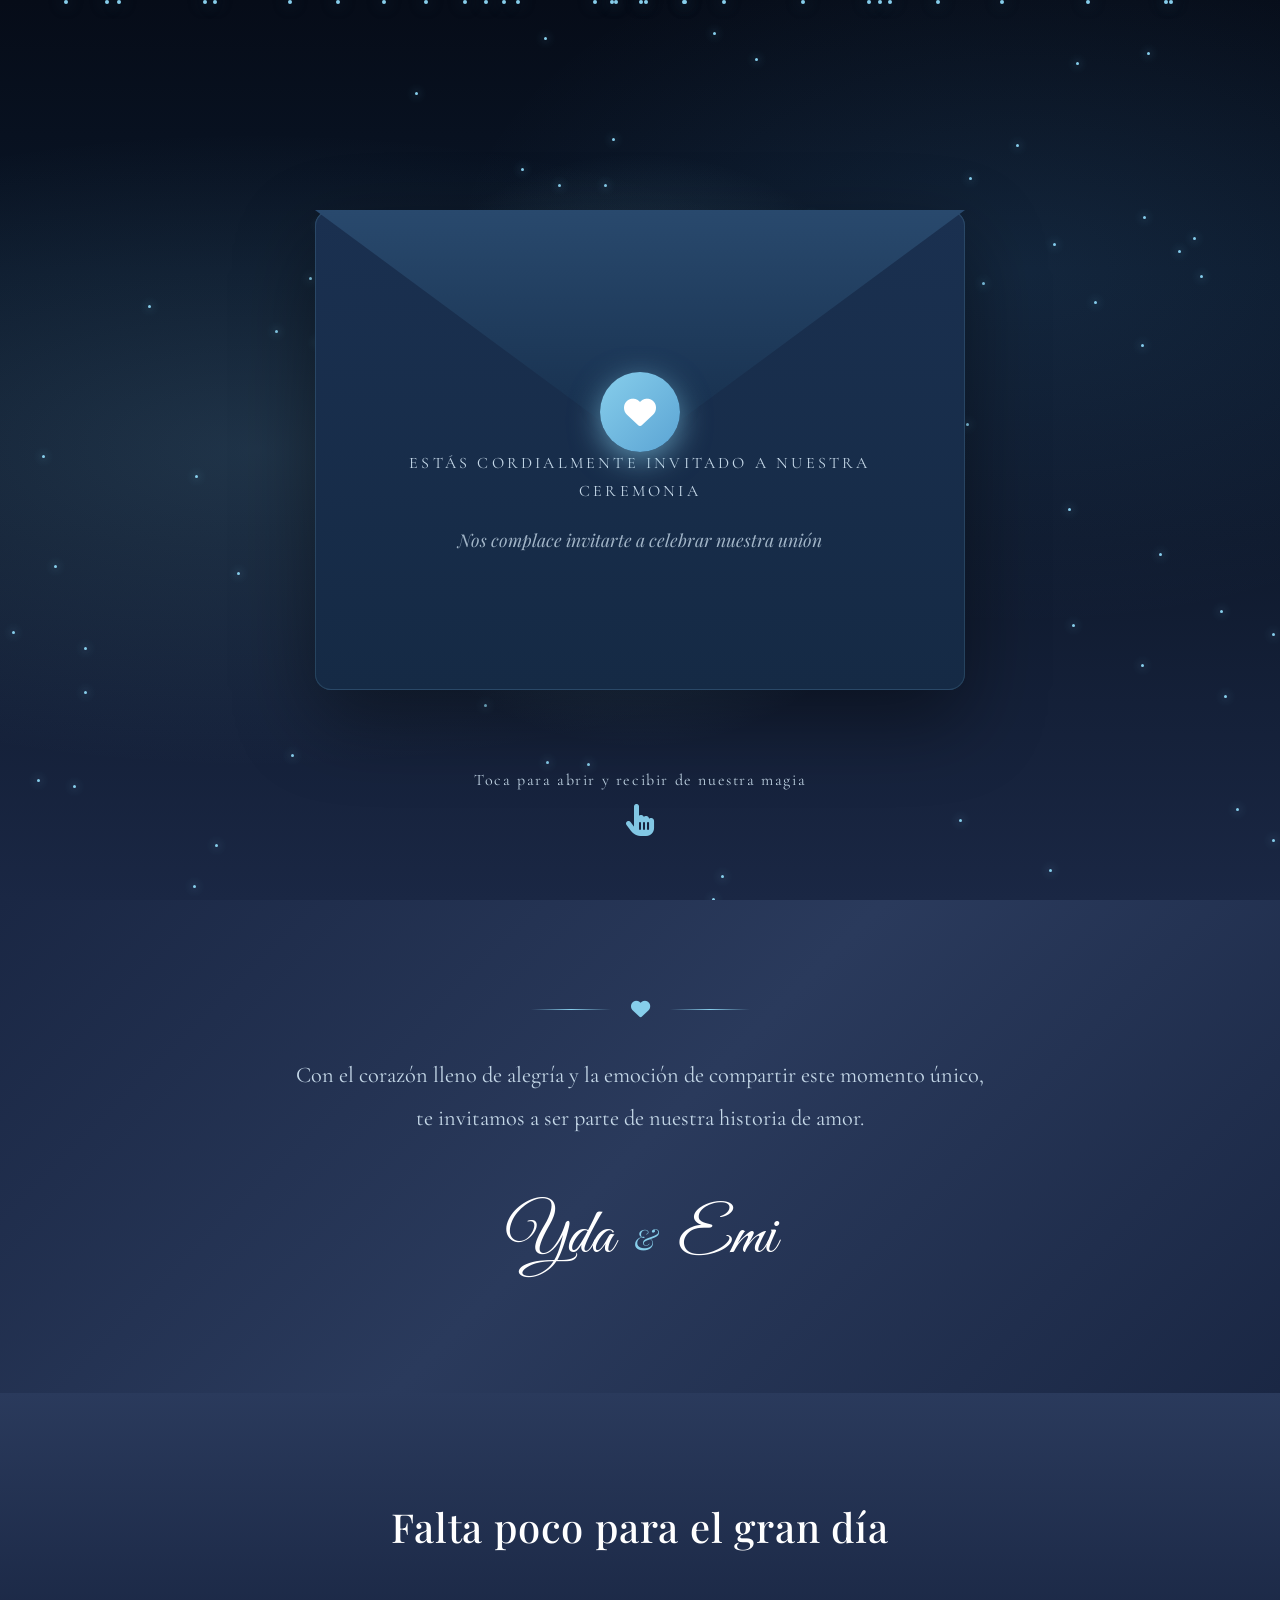
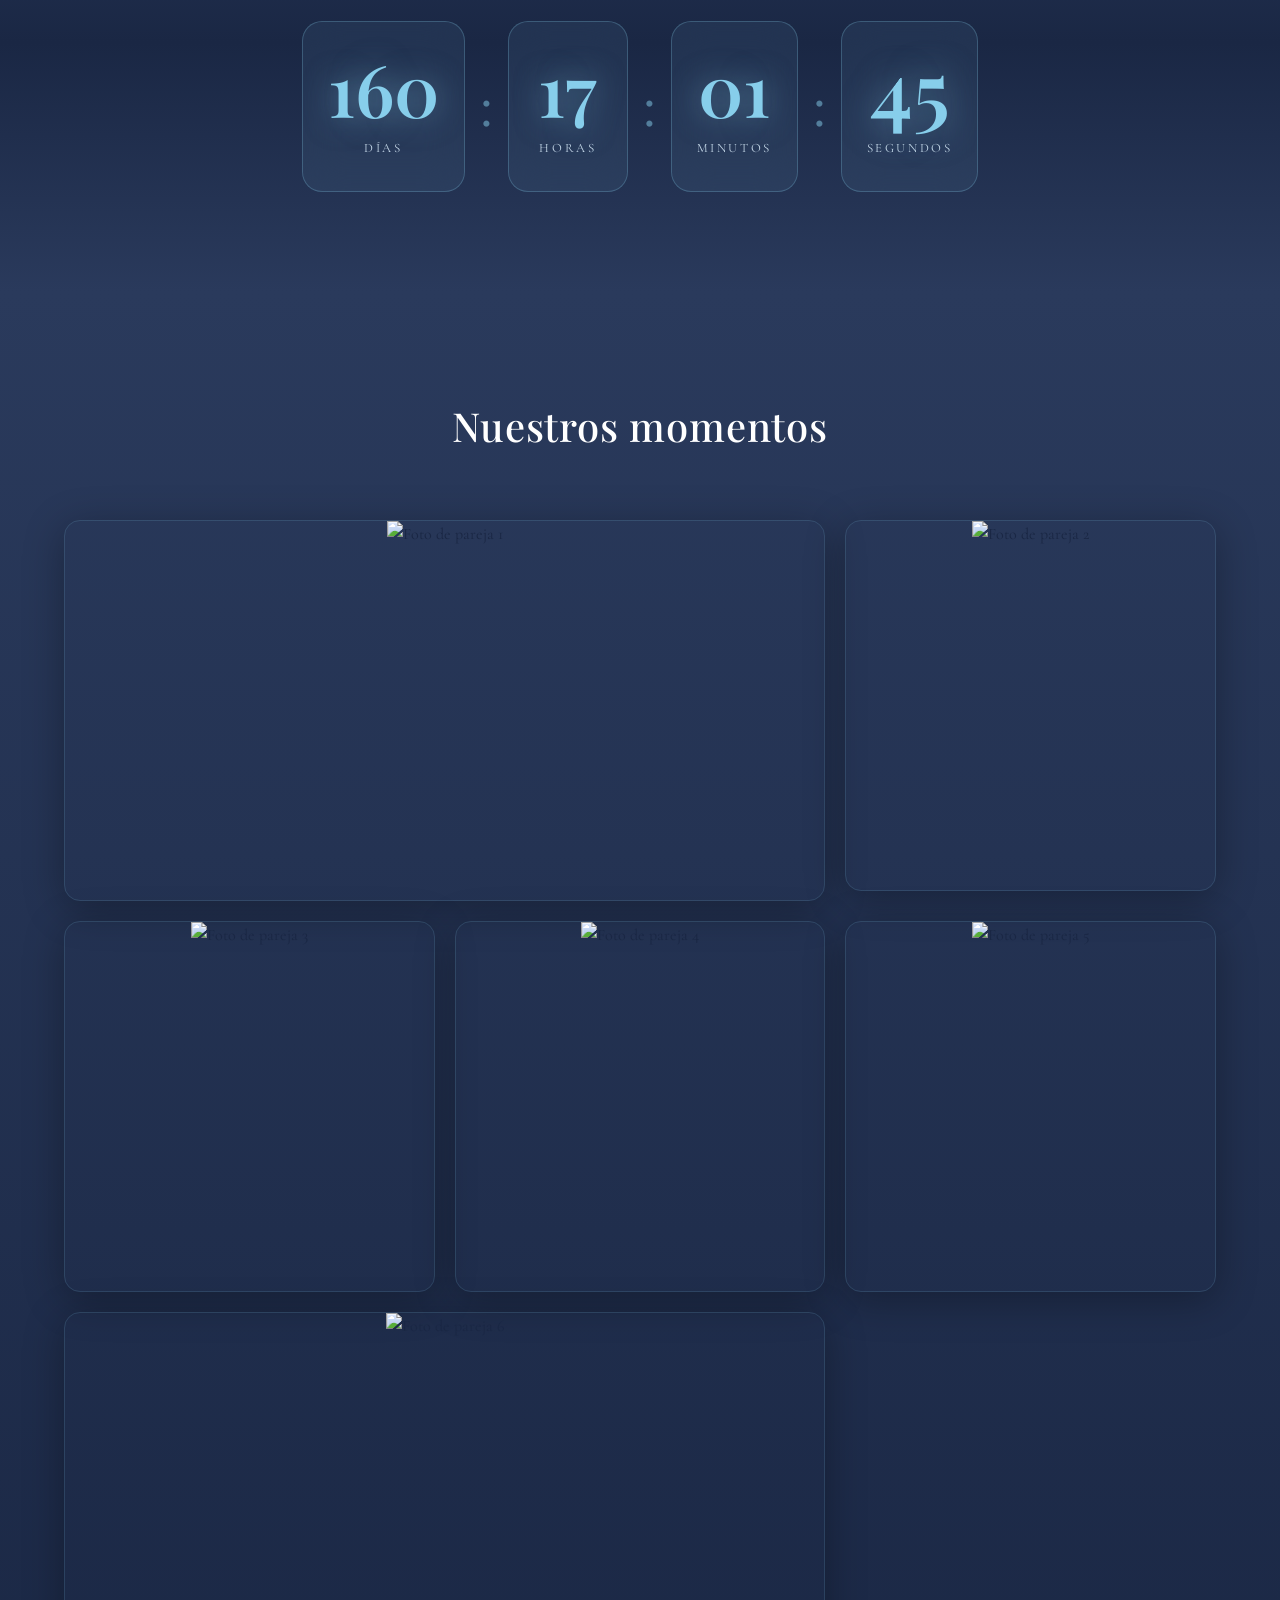
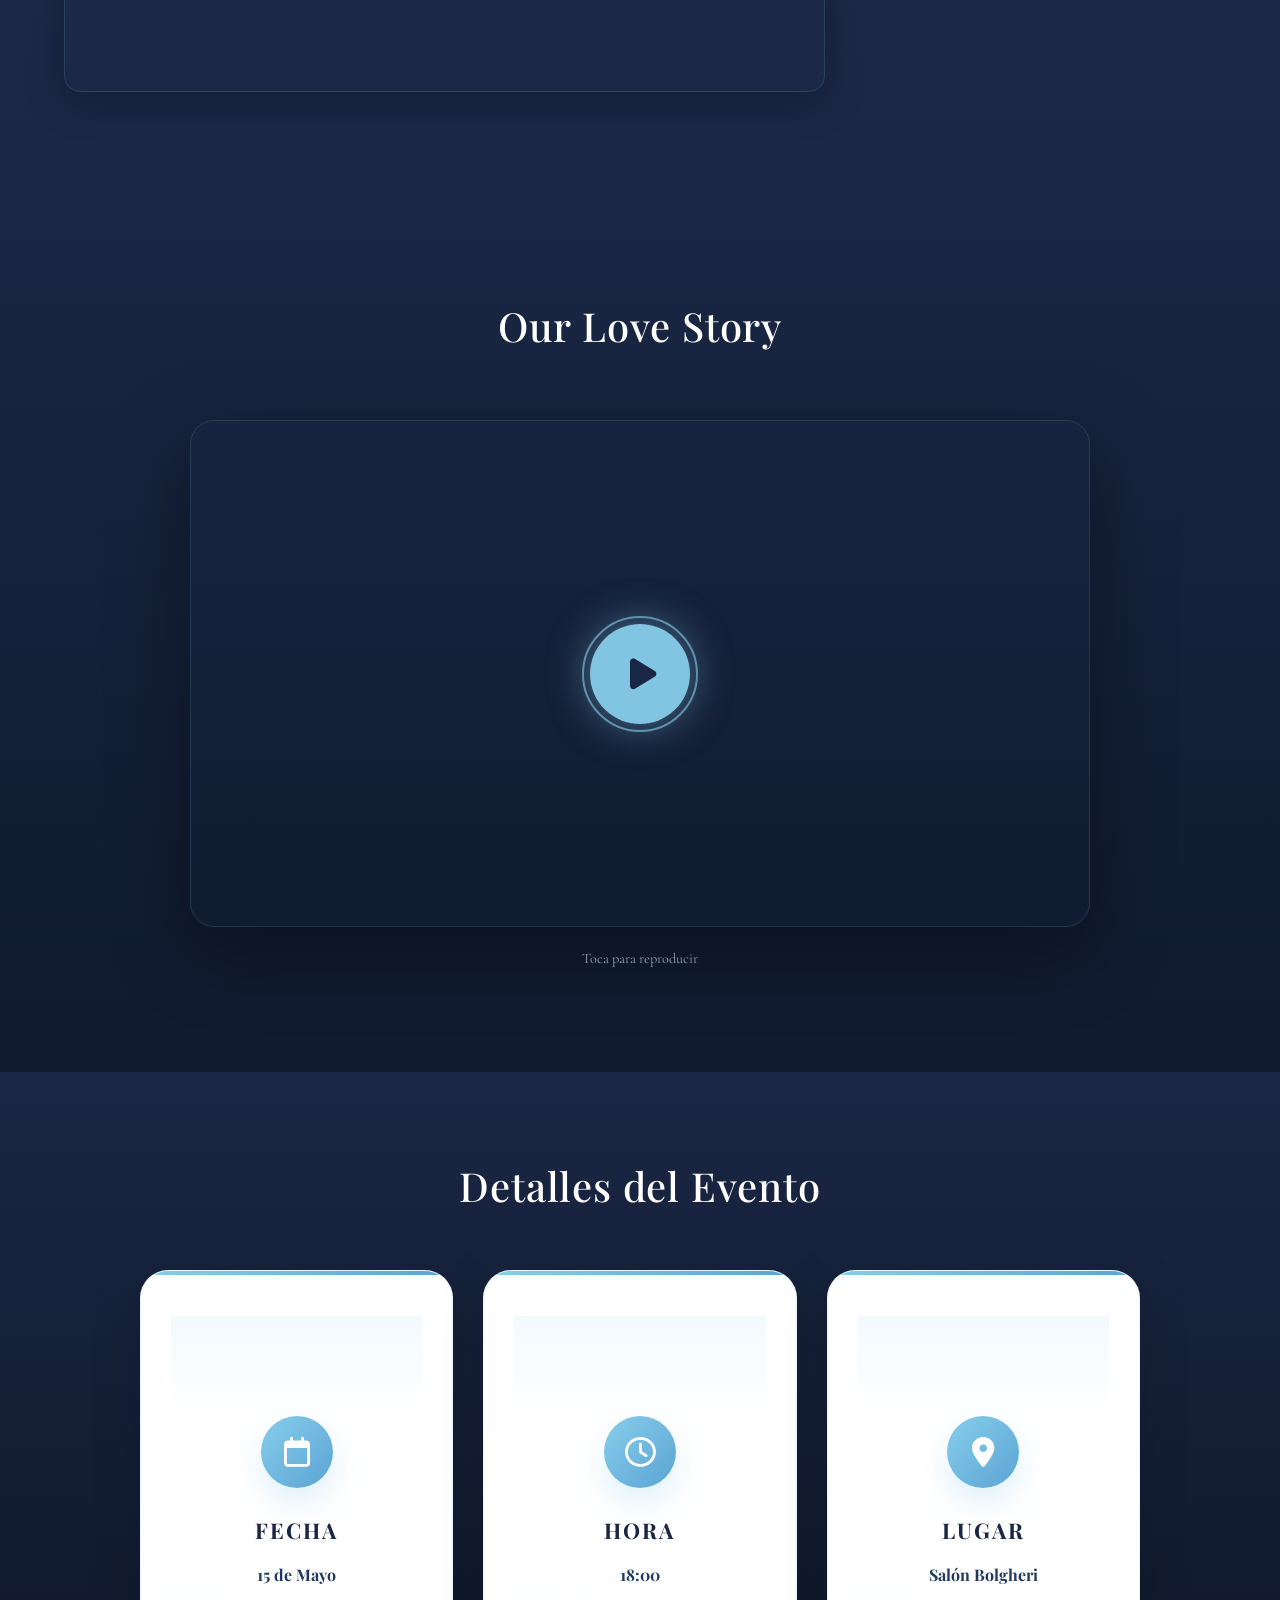
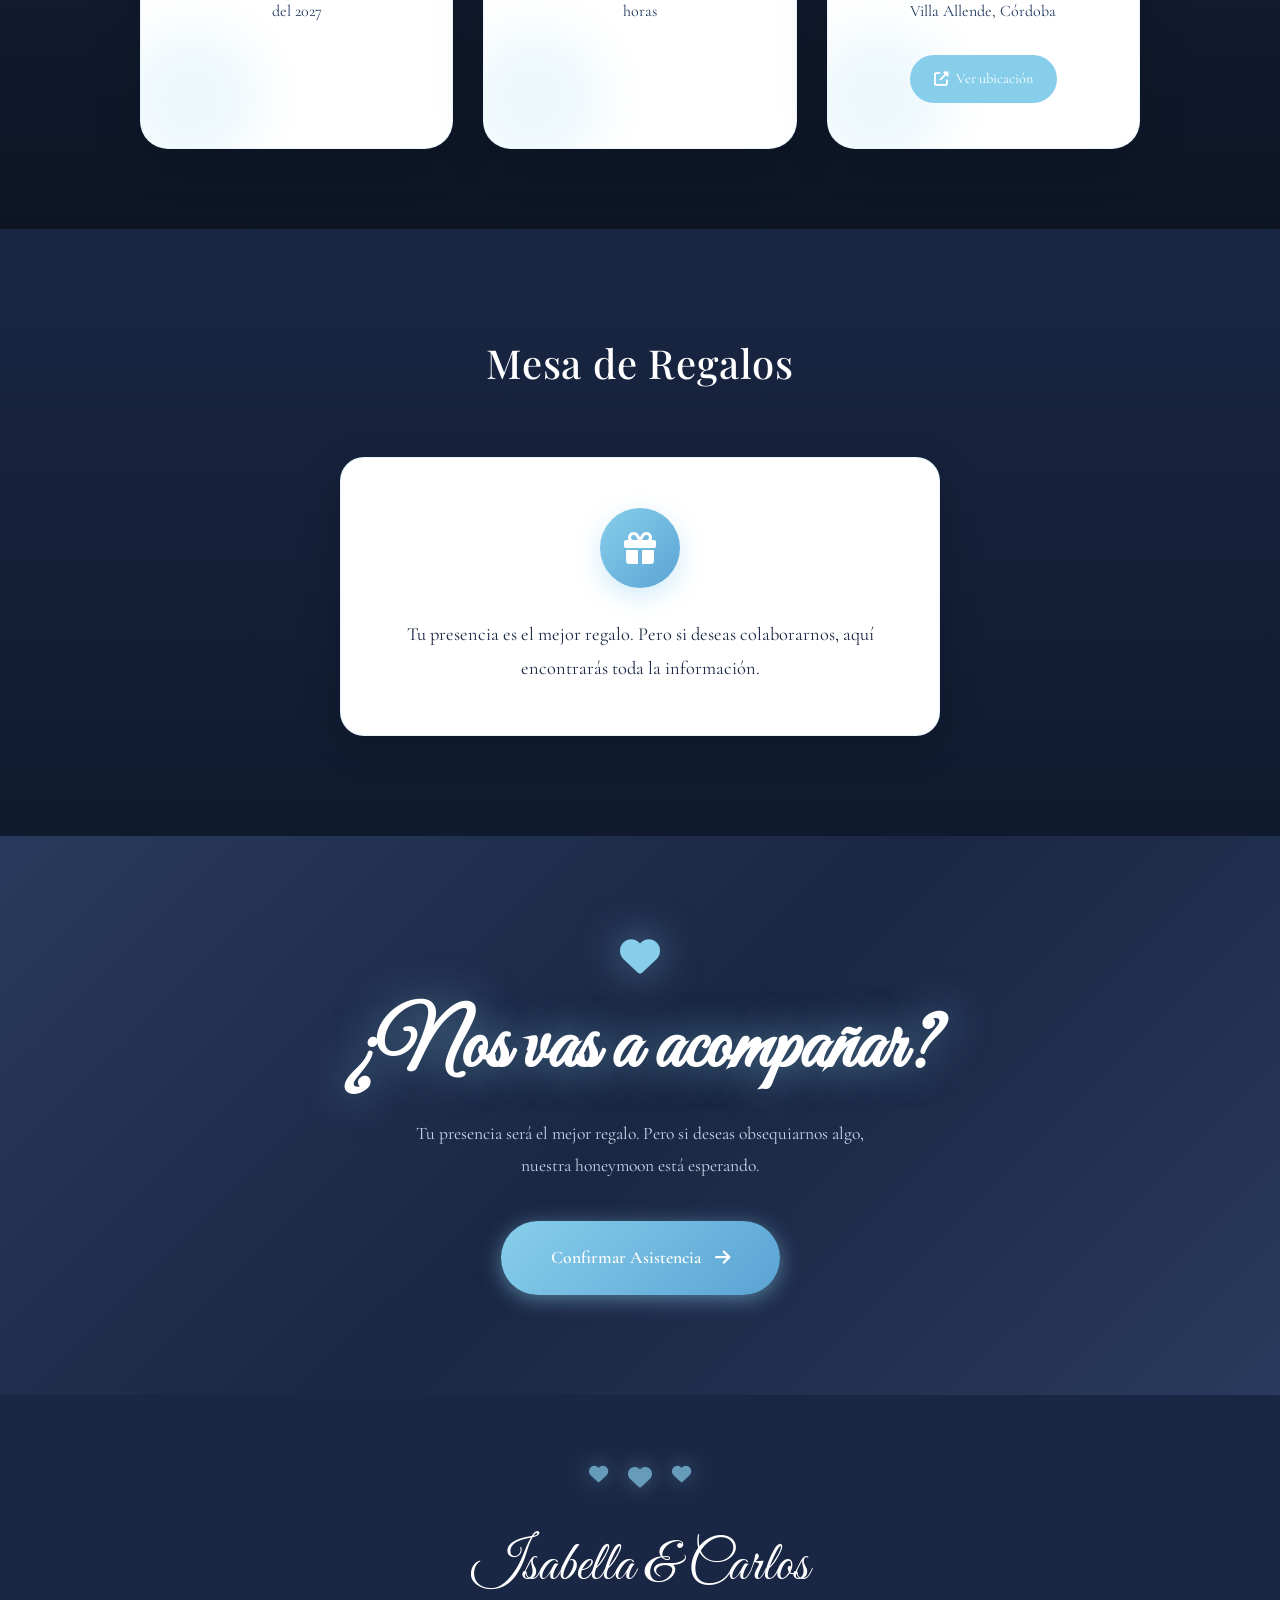
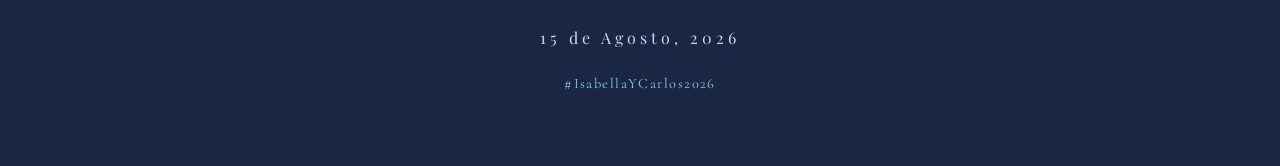
==== index.html @ 6e862e3d "Nueva version Boda" ====
<!DOCTYPE html>
<html lang="es">
<head>
    <meta charset="UTF-8">
    <meta name="viewport" content="width=device-width, initial-scale=1.0">
    <title>Invitación de Boda - Isabella & Carlos</title>
    <link rel="preconnect" href="https://fonts.googleapis.com">
    <link rel="preconnect" href="https://fonts.gstatic.com" crossorigin>
    <link href="https://fonts.googleapis.com/css2?family=Cormorant+Garamond:ital,wght@0,300;0,400;0,500;0,600;1,400&family=Great+Vibes&family=Playfair+Display:ital,wght@0,400;0,500;0,600;0,700;1,400&display=swap" rel="stylesheet">
    <link rel="stylesheet" href="https://cdnjs.cloudflare.com/ajax/libs/font-awesome/6.4.0/css/all.min.css">
    <link rel="stylesheet" href="styles.css">
</head>
<body>
    <audio id="bgMusic" loop>
        <source src="https://www.soundhelix.com/examples/mp3/SoundHelix-Song-1.mp3" type="audio/mpeg">
    </audio>

    <!-- Envelope Screen -->
    <div class="envelope-screen" id="envelopeScreen">
        <div class="env-bg">
            <div class="env-stars" id="envStars"></div>
            <div class="env-particles" id="envParticles"></div>
            <div class="env-aurora"></div>
        </div>

        <div class="envelope-wrapper">
            <div class="env-glow-bg"></div>
            
            <div class="envelope" id="envelope">
                <div class="envelope-body">
                    <div class="envelope-back"></div>
                    <div class="envelope-front">
                        <div class="letter-card" id="letterCard">
                            <div class="letter-header">
                                <div class="letter-icon">
                                    <i class="fas fa-heart"></i>
                                </div>
                                <p class="letter-subtitle">Estás Cordialmente Invitado a Nuestra Ceremonia</p>
                            <!-- </div>
                            <h1 class="letter-title">Isabella <span>&</span> Carlos</h1>
                            <div class="letter-info">
                                <div class="info-item">
                                    <i class="fas fa-calendar-day"></i>
                                    <span>15 de Agosto, 2026</span>
                                </div>
                                <div class="info-item">
                                    <i class="fas fa-map-marker-alt"></i>
                                    <span>Hacienda Los Alpes</span>
                                </div>
                                <div class="info-item">
                                    <i class="fas fa-clock"></i>
                                    <span>3:00 PM</span>
                                </div> -->
                            </div>
                            <p class="letter-message">Nos complace invitarte a celebrar nuestra unión</p>
                        </div>
                    </div>
                    <div class="envelope-flap" id="envelopeFlap"></div>
                    <div class="envelope-seal" id="envelopeSeal">
                        <i class="fas fa-heart"></i>
                    </div>
                </div>
            </div>
        </div>

        <div class="floating-elements" id="floatingElements"></div>

        <div class="tap-hint" id="tapHint">
            <span>Toca para abrir y recibir de nuestra magia</span>
            <i class="fas fa-hand-pointer"></i>
        </div>

        <div class="open-effects" id="openEffects">
            <div class="burst-effect" id="burstEffect"></div>
        </div>
    </div>

    <!-- Loading Screen -->
    <div class="loading-screen" id="loadingScreen">
        <div class="loading-spinner">
            <div class="spinner-ring"></div>
            <div class="spinner-ring"></div>
            <div class="spinner-heart">
                <i class="fas fa-heart"></i>
            </div>
        </div>
        <p class="loading-text">Acompañanos en este Momento Mágico...</p>
    </div>

    <main class="main-content" id="mainContent">
        <!-- Hero Section -->
        <section class="hero" id="hero">
            <div class="hero-bg">
                <div class="hero-overlay"></div>
                <div class="hero-image"></div>
                <div class="hero-particles" id="heroParticles"></div>
                <div class="hero-rays">
                    <div class="ray"></div>
                    <div class="ray"></div>
                    <div class="ray"></div>
                </div>
            </div>
            <div class="hero-content">
                <p class="hero-subtitle">Estamos preparando todo para recibirte</p>
                <div class="hero-names">
                    <span class="name">Yda</span>
                    <span class="amp">&</span>
                    <span class="name">Emi</span>
                </div>
                <div class="hero-date-row">
                    <span class="line"></span>
                    <span class="date">15 de Mayo, 2027</span>
                    <span class="line"></span>
                </div>
                <div class="hero-location">
                    <i class="fas fa-map-marker-alt"></i>
                    <span>Hacienda Los Alpes, Bogotá</span>
                </div>
                <a href="#rsvp" class="hero-btn">
                    <span>Ver Invitación</span>
                    <i class="fas fa-chevron-down"></i>
                </a>
            </div>
            <div class="scroll-hint">
                <div class="scroll-line"></div>
            </div>
        </section>

        <!-- Opening -->
        <section class="section opening" id="opening">
            <div class="section-particles" id="openingParticles"></div>
            <div class="container">
                <div class="opening-inner">
                    <div class="deco-line">
                        <span></span>
                        <i class="fas fa-heart"></i>
                        <span></span>
                    </div>
                    <p class="opening-text">
                        Con el corazón lleno de alegría y la emoción de compartir este momento único,<br>
                        te invitamos a ser parte de nuestra historia de amor.
                    </p>
                    <div class="names-line">
                        <span>Yda</span>
                        <span class="and">&</span>
                        <span>Emi</span>
                    </div>
                </div>
            </div>
        </section>

        <!-- Countdown -->
        <section class="section countdown" id="countdown">
            <div class="countdown-particles" id="countdownParticles"></div>
            <div class="container">
                <h2 class="section-title light">Falta poco para el gran día</h2>
                <div class="countdown-grid">
                    <div class="count-box">
                        <div class="count-glow"></div>
                        <span class="count-num" id="days">00</span>
                        <span class="count-label">Días</span>
                    </div>
                    <span class="count-sep">:</span>
                    <div class="count-box">
                        <div class="count-glow"></div>
                        <span class="count-num" id="hours">00</span>
                        <span class="count-label">Horas</span>
                    </div>
                    <span class="count-sep">:</span>
                    <div class="count-box">
                        <div class="count-glow"></div>
                        <span class="count-num" id="minutes">00</span>
                        <span class="count-label">Minutos</span>
                    </div>
                    <span class="count-sep">:</span>
                    <div class="count-box">
                        <div class="count-glow"></div>
                        <span class="count-num" id="seconds">00</span>
                        <span class="count-label">Segundos</span>
                    </div>
                </div>
            </div>
        </section>

        <!-- Parents -->
        <!-- <section class="section parents" id="parents">
            <div class="container">
                <h2 class="section-title light">Con la bendición de nuestros padres</h2>
                <div class="parents-grid">
                    <div class="parent-card">
                        <span class="parent-label">Padres de la Novia</span>
                        <div class="parent-names">
                            <p>María Elena Gutiérrez</p>
                            <p>Roberto Alejandro Mendoza</p>
                        </div>
                    </div>
                    <div class="parent-heart">
                        <i class="fas fa-heart"></i>
                    </div>
                    <div class="parent-card">
                        <span class="parent-label">Padres del Novio</span>
                        <div class="parent-names">
                            <p>Carmen Lucía Pérez</p>
                            <p>Andrés Felipe Ramírez</p>
                        </div>
                    </div>
                </div>
            </div>
        </section> -->

        <!-- Gallery -->
        <section class="section gallery" id="gallery">
            <div class="container">
                <h2 class="section-title light">Nuestros momentos</h2>
                <div class="gallery-grid">
                    <div class="gallery-item big">
                        <img src="https://images.unsplash.com/photo-1519741497674-611481863552?w=800&q=80" alt="Foto de pareja 1">
                        <div class="gallery-overlay">
                            <i class="fas fa-expand"></i>
                        </div>
                    </div>
                    <div class="gallery-item">
                        <img src="https://images.unsplash.com/photo-1529636798458-92182e662485?w=600&q=80" alt="Foto de pareja 2">
                        <div class="gallery-overlay">
                            <i class="fas fa-expand"></i>
                        </div>
                    </div>
                    <div class="gallery-item">
                        <img src="https://images.unsplash.com/photo-1522673607200-164d1b6ce486?w=600&q=80" alt="Foto de pareja 3">
                        <div class="gallery-overlay">
                            <i class="fas fa-expand"></i>
                        </div>
                    </div>
                    <div class="gallery-item">
                        <img src="https://images.unsplash.com/photo-1511285560929-80b456fea0bc?w=600&q=80" alt="Foto de pareja 4">
                        <div class="gallery-overlay">
                            <i class="fas fa-expand"></i>
                        </div>
                    </div>
                    <div class="gallery-item">
                        <img src="https://images.unsplash.com/photo-1465495976277-4387d4b0b4c6?w=600&q=80" alt="Foto de pareja 5">
                        <div class="gallery-overlay">
                            <i class="fas fa-expand"></i>
                        </div>
                    </div>
                    <div class="gallery-item big">
                        <img src="https://images.unsplash.com/photo-1519225421980-715cb0215aed?w=800&q=80" alt="Foto de pareja 6">
                        <div class="gallery-overlay">
                            <i class="fas fa-expand"></i>
                        </div>
                    </div>
                </div>
            </div>
        </section>

        <!-- Video -->
        <section class="section video-section" id="video">
            <div class="container">
                <h2 class="section-title light">Our Love Story</h2>
                <div class="video-box">
                    <video id="weddingVideo" poster="https://images.unsplash.com/photo-1519741497674-611481863552?w=1200&q=80" muted playsinline>
                        <source src="https://www.w3schools.com/html/mov_bbb.mp4" type="video/mp4">
                    </video>
                    <div class="play-btn" id="playBtn">
                        <div class="play-ring"></div>
                        <i class="fas fa-play"></i>
                    </div>
                </div>
                <p class="video-hint">Toca para reproducir</p>
            </div>
        </section>

        <!-- Details -->
        <!-- <section class="section details" id="details">
            <div class="container">
                <h2 class="section-title light">Detalles del Evento</h2>
                <div class="details-grid">
                    <div class="detail-card">
                        <div class="detail-icon">
                            <i class="fas fa-church"></i>
                        </div>
                        <h3>Ceremonia Religiosa</h3>
                        <div class="detail-time">3:00 PM</div>
                        <div class="detail-place">Capilla San Ignacio</div>
                        <div class="detail-address">Calle 72 #10-07, Bogotá</div>
                        <a href="https://maps.google.com/?q=Capilla+San+Ignacio+Bogota" target="_blank" class="detail-btn">
                            <i class="fas fa-directions"></i>
                            Cómo llegar
                        </a>
                    </div>
                    <div class="detail-card featured">
                        <div class="detail-badge">Principal</div>
                        <div class="detail-icon">
                            <i class="fas fa-champagne-glasses"></i>
                        </div>
                        <h3>Recepción</h3>
                        <div class="detail-time">6:00 PM</div>
                        <div class="detail-place">Hacienda Los Alpes</div>
                        <div class="detail-address">Km 12 Vía La Calera, Bogotá</div>
                        <a href="https://maps.google.com/?q=Hacienda+Los+Alpes+Bogota" target="_blank" class="detail-btn primary">
                            <i class="fas fa-directions"></i>
                            Cómo llegar
                        </a>
                    </div>
                    <div class="detail-card">
                        <div class="detail-icon">
                            <i class="fas fa-utensils"></i>
                        </div>
                        <h3>Cena & Celebración</h3>
                        <div class="detail-time">7:30 PM</div>
                        <div class="detail-place">Salón Principal</div>
                        <div class="detail-address">Traje formal elegante</div>
                        <span class="dress-code">
                            <i class="fas fa-tshirt"></i>
                            Código de vestimenta
                        </span>
                    </div>
                </div>
            </div>
        </section> -->

        <section id="detalles" class="section detalles">
            <div class="detalles-bg">
                <div class="detalles-particles" id="detallesParticles"></div>
            </div>
            <div class="container">
                <h2 class="section-title light reveal-up">Detalles del Evento</h2>
                
                <div class="detalles-grid">
                    <div class="detalle-card reveal-up delay-1">
                        <div class="detalle-icon-bg"></div>
                        <div class="detalle-icon">
                            <i class="far fa-calendar"></i>
                        </div>
                        <h3>Fecha</h3>
                        <p class="detalle-main">15 de Mayo</p>
                        <p class="detalle-sub">del 2027</p>
                    </div>

                    <div class="detalle-card reveal-up delay-2">
                        <div class="detalle-icon-bg"></div>
                        <div class="detalle-icon">
                            <i class="far fa-clock"></i>
                        </div>
                        <h3>Hora</h3>
                        <p class="detalle-main">18:00</p>
                        <p class="detalle-sub">horas</p>
                    </div>

                    <div class="detalle-card reveal-up delay-3">
                        <div class="detalle-icon-bg"></div>
                        <div class="detalle-icon">
                            <i class="fas fa-map-marker-alt"></i>
                        </div>
                        <h3>Lugar</h3>
                        <p class="detalle-main">Salón Bolgheri</p>
                        <p class="detalle-sub">Villa Allende, Córdoba</p>
                        <a href="https://maps.app.goo.gl/gf9b5vFtXw4Xs3hMA" target="_blank" class="detalle-link">
                            <i class="fas fa-external-link-alt"></i>
                            Ver ubicación
                        </a>
                    </div>
                </div>
            </div>
        </section>

        <!-- Regalos -->
        <section id="regalos" class="section regalos">
            <div class="container">
                <h2 class="section-title light">Mesa de Regalos</h2>
                <div class="regalo-card">
                    <div class="regalo-icon">
                        <i class="fas fa-gift"></i>
                    </div>
                    <p class="regalo-texto">Tu presencia es el mejor regalo. Pero si deseas colaborarnos, aquí encontrarás toda la información.</p>
                </div>
            </div>
        </section>

        <!-- RSVP -->
        <section class="section rsvp" id="rsvp">
            <div class="rsvp-particles" id="rsvpParticles"></div>
            <div class="container">
                <div class="rsvp-box">
                    <div class="rsvp-icon">
                        <i class="fas fa-heart"></i>
                    </div>
                    <h2 class="rsvp-question">¿Nos vas a acompañar?</h2>
                    <p class="rsvp-text">Tu presencia será el mejor regalo. Pero si deseas obsequiarnos algo, nuestra honeymoon está esperando.</p>
                    <a href="https://forms.google.com/rsvp-wedding" target="_blank" class="rsvp-btn">
                        <span>Confirmar Asistencia</span>
                        <i class="fas fa-arrow-right"></i>
                    </a>
                </div>
            </div>
        </section>

        <!-- Footer -->
        <footer class="footer">
            <div class="footer-particles" id="footerParticles"></div>
            <div class="footer-hearts">
                <i class="fas fa-heart"></i>
                <i class="fas fa-heart"></i>
                <i class="fas fa-heart"></i>
            </div>
            <p class="footer-names">Isabella & Carlos</p>
            <p class="footer-date">15 de Agosto, 2026</p>
            <p class="footer-tag">#IsabellaYCarlos2026</p>
        </footer>

        <!-- Floating Buttons -->
        <div class="float-btns">
            <button class="float-btn music-btn" id="musicBtn">
                <i class="fas fa-music" id="musicIcon"></i>
                <div class="btn-wave"></div>
            </button>
            <div class="float-dropdown">
                <button class="float-btn whatsapp-btn" id="whatsappBtn">
                    <i class="fab fa-whatsapp"></i>
                </button>
                <div class="dropdown-menu" id="dropdownMenu">
                    <p class="dropdown-title">Contactar a:</p>
                    <a href="https://wa.me/573001234567?text=Hola%2C%20confirmo%20mi%20asistencia%20a%20la%20boda" target="_blank" class="dropdown-item">
                        <i class="fas fa-female"></i>
                        <span>Yda</span>
                    </a>
                    <a href="https://wa.me/573009876543?text=Hola%2C%20confirmo%20mi%20asistencia%20a%20la%20boda" target="_blank" class="dropdown-item">
                        <i class="fas fa-male"></i>
                        <span>Emi</span>
                    </a>
                </div>
            </div>
        </div>
    </main>

    <!-- Lightbox -->
    <div class="lightbox" id="lightbox">
        <button class="lightbox-close" id="lightboxClose">
            <i class="fas fa-times"></i>
        </button>
        <img class="lightbox-img" id="lightboxImg" src="" alt="">
    </div>

    <script src="https://cdnjs.cloudflare.com/ajax/libs/gsap/3.12.2/gsap.min.js"></script>
    <script src="https://cdnjs.cloudflare.com/ajax/libs/gsap/3.12.2/ScrollTrigger.min.js"></script>
    <script src="script.js"></script>
</body>
</html>
---- styles.css ----
/* ================================
   VARIABLES & RESET
================================ */
:root {
    --navy: #1a2744;
    --navy-light: #2a3a5c;
    --sky: #a8c5d9;
    --sky-light: #c5d8e8;
    --sky-soft: #dce9f2;
    --sky-dark: #7ba3c4;
    --white: #fffef9;
    --cream: #f0f5fa;
    
    --sky-main: #87CEEB;
    --sky-bright: #5BA4D4;
    --sky-glow: rgba(135, 206, 235, 0.5);
    --sky-accent: #64B5F6;
    
    --text: #1a2744;
    --text-light: #5a6a7a;
    
    --font-script: 'Great Vibes', cursive;
    --font-display: 'Playfair Display', serif;
    --font-body: 'Cormorant Garamond', serif;
    
    --ease: cubic-bezier(0.4, 0, 0.2, 1);
    --shadow: 0 4px 20px rgba(26, 39, 68, 0.1);
    --shadow-lg: 0 8px 40px rgba(26, 39, 68, 0.15);
}

*, *::before, *::after {
    margin: 0;
    padding: 0;
    box-sizing: border-box;
}

html { scroll-behavior: smooth; }

body {
    font-family: var(--font-body);
    background: var(--navy);
    color: var(--text);
    overflow-x: hidden;
    line-height: 1.7;
    -webkit-font-smoothing: antialiased;
}

::selection {
    background: var(--sky-main);
    color: #fff;
}

.container {
    max-width: 1200px;
    margin: 0 auto;
    padding: 0 24px;
}

.section {
    padding: 100px 0;
    position: relative;
    overflow: hidden;
}

.section-title {
    font-family: var(--font-display);
    font-size: clamp(1.8rem, 4vw, 2.5rem);
    font-weight: 500;
    color: var(--navy);
    text-align: center;
    margin-bottom: 60px;
    letter-spacing: 0.02em;
    position: relative;
    z-index: 2;
}

.section-title.light {
    color: #fff;
}

/* ================================
   ENVELOPE SCREEN
================================ */
.envelope-screen {
    position: fixed;
    inset: 0;
    background: linear-gradient(180deg, #060c18 0%, #0a1628 30%, #0f1a2e 60%, #1a2744 100%);
    display: flex;
    align-items: center;
    justify-content: center;
    z-index: 9999;
}

.envelope-screen.hidden {
    opacity: 0;
    visibility: hidden;
    pointer-events: none;
    transition: all 1s var(--ease);
}

.env-bg { position: absolute; inset: 0; overflow: hidden; }

.env-stars { position: absolute; inset: 0; }

.env-star {
    position: absolute;
    width: 3px;
    height: 3px;
    background: var(--sky-main);
    border-radius: 50%;
    animation: twinkle 3s ease-in-out infinite;
    box-shadow: 0 0 10px var(--sky-main);
}

@keyframes twinkle {
    0%, 100% { opacity: 0.3; transform: scale(1); }
    50% { opacity: 1; transform: scale(1.5); }
}

.env-particles { position: absolute; inset: 0; }

.env-particle {
    position: absolute;
    width: 4px;
    height: 4px;
    background: var(--sky-main);
    border-radius: 50%;
    animation: floatUp 8s ease-in-out infinite;
    box-shadow: 0 0 15px var(--sky-glow);
}

@keyframes floatUp {
    0% { transform: translateY(100vh); opacity: 0; }
    10% { opacity: 0.9; }
    90% { opacity: 0.9; }
    100% { transform: translateY(-100px); opacity: 0; }
}

.env-aurora {
    position: absolute;
    inset: 0;
    background:
        radial-gradient(ellipse at 20% 50%, rgba(135, 206, 235, 0.15) 0%, transparent 50%),
        radial-gradient(ellipse at 80% 30%, rgba(100, 181, 246, 0.1) 0%, transparent 40%);
    animation: auroraMove 15s ease-in-out infinite;
}

@keyframes auroraMove {
    0%, 100% { opacity: 0.6; }
    50% { opacity: 1; }
}

.envelope-wrapper {
    position: relative;
    z-index: 10;
    display: flex;
    align-items: center;
    justify-content: center;
    padding: 40px;
}

.env-glow-bg {
    position: absolute;
    width: min(600px, 80vw);
    height: min(600px, 80vw);
    background: radial-gradient(circle, rgba(135, 206, 235, 0.35) 0%, transparent 70%);
    border-radius: 50%;
    animation: glowPulse 4s ease-in-out infinite;
}

@keyframes glowPulse {
    0%, 100% { transform: scale(1); opacity: 0.7; }
    50% { transform: scale(1.1); opacity: 1; }
}

.envelope {
    position: relative;
    width: min(650px, 90vw);
    height: min(480px, 70vh);
    min-height: 400px;
    cursor: pointer;
    animation: envelopeFloat 5s ease-in-out infinite;
}

.envelope:hover { animation-play-state: paused; }

@keyframes envelopeFloat {
    0%, 100% { transform: translateY(0); }
    50% { transform: translateY(-20px); }
}

.envelope-body {
    position: relative;
    width: 100%;
    height: 100%;
    perspective: 1500px;
}

.envelope-back {
    position: absolute;
    inset: 0;
    background: linear-gradient(145deg, #1e3a5f, #152d4a);
    border-radius: 16px;
    box-shadow: 0 30px 80px rgba(0, 0, 0, 0.4), inset 0 1px 0 rgba(135, 206, 235, 0.1);
}

.envelope-front {
    position: absolute;
    inset: 0;
    background: linear-gradient(180deg, #1a3050, #152a45);
    border-radius: 16px;
    display: flex;
    align-items: center;
    justify-content: center;
    overflow: hidden;
    border: 1px solid rgba(135, 206, 235, 0.15);
}

.letter-card {
    width: 100%;
    height: 100%;
    display: flex;
    flex-direction: column;
    align-items: center;
    justify-content: center;
    padding: 40px;
    text-align: center;
}

.letter-header { margin-bottom: 20px; }

.letter-icon {
    width: 60px;
    height: 60px;
    background: linear-gradient(135deg, var(--sky-main), var(--sky-bright));
    border-radius: 50%;
    display: flex;
    align-items: center;
    justify-content: center;
    margin: 0 auto 45px;
    animation: iconPulse 2s ease-in-out infinite;
    box-shadow: 0 8px 30px rgba(135, 206, 235, 0.5);
}

@keyframes iconPulse {
    0%, 100% { transform: scale(1); box-shadow: 0 0 20px rgba(135, 206, 235, 0.5); }
    50% { transform: scale(1.1); box-shadow: 0 0 40px rgba(135, 206, 235, 0.8); }
}

.letter-icon i {
    font-size: 1.5rem;
    color: #fff;
}

.letter-subtitle {
    font-family: var(--font-body);
    font-size: clamp(0.85rem, 2vw, 1rem);
    color: var(--sky-light);
    text-transform: uppercase;
    letter-spacing: 0.2em;
}

.letter-title {
    font-family: var(--font-script);
    font-size: clamp(2.5rem, 8vw, 5rem);
    color: #fff;
    line-height: 1.2;
    margin-bottom: 25px;
    text-shadow: 0 0 30px rgba(135, 206, 235, 0.3);
}

.letter-title span {
    font-family: var(--font-display);
    font-style: italic;
    font-size: 0.5em;
    color: var(--sky-main);
    display: block;
}

.letter-info {
    display: flex;
    flex-direction: column;
    gap: 10px;
    margin-bottom: 25px;
}

.info-item {
    display: flex;
    align-items: center;
    justify-content: center;
    gap: 10px;
    font-family: var(--font-body);
    font-size: clamp(1rem, 2.5vw, 1.25rem);
    color: var(--sky-light);
}

.info-item i { color: var(--sky-main); }

.letter-message {
    font-family: var(--font-display);
    font-style: italic;
    font-size: clamp(0.9rem, 2vw, 1.1rem);
    color: var(--sky-light);
    opacity: 0.8;
}

.envelope-flap {
    position: absolute;
    top: 0;
    left: 0;
    right: 0;
    height: 50%;
    background: linear-gradient(180deg, #1e3a5f, #152d4a);
    clip-path: polygon(0 0, 50% 100%, 100% 0);
    transform-origin: top center;
    transition: transform 1s var(--ease);
    z-index: 5;
    box-shadow: 0 5px 20px rgba(0, 0, 0, 0.2);
    border-bottom: 1px solid rgba(135, 206, 235, 0.1);
}

.envelope-flap::before {
    content: '';
    position: absolute;
    inset: 0;
    background: linear-gradient(180deg, rgba(135, 206, 235, 0.1), transparent);
}

.envelope-seal {
    position: absolute;
    top: 42%;
    left: 50%;
    transform: translate(-50%, -50%);
    width: 80px;
    height: 80px;
    background: linear-gradient(135deg, var(--sky-main), var(--sky-bright));
    border-radius: 50%;
    display: flex;
    align-items: center;
    justify-content: center;
    z-index: 10;
    transition: all 0.6s var(--ease);
    box-shadow: 0 8px 30px rgba(135, 206, 235, 0.6);
    cursor: pointer;
}

.envelope-seal i {
    font-size: 2rem;
    color: #fff;
    animation: heartbeat 2s ease-in-out infinite;
}

@keyframes heartbeat {
    0%, 100% { transform: scale(1); }
    10%, 30% { transform: scale(1.15); }
    20% { transform: scale(1); }
}

.envelope-seal:hover { transform: translate(-50%, -50%) scale(1.15); }

.envelope.opened .envelope-flap { transform: rotateX(-180deg); }
.envelope.opened .envelope-seal { transform: translate(-50%, -50%) scale(0); opacity: 0; }

.floating-elements {
    position: absolute;
    inset: 0;
    pointer-events: none;
    z-index: 5;
}

.floating-element {
    position: absolute;
    color: var(--sky-main);
    opacity: 0;
    animation: floatElement 6s ease-in-out infinite;
}

.floating-element i { font-size: 1.5rem; }

@keyframes floatElement {
    0% { transform: translateY(100px) scale(0); opacity: 0; }
    20% { opacity: 0.9; transform: scale(1); }
    80% { opacity: 0.9; }
    100% { transform: translateY(-150px) scale(0); opacity: 0; }
}

.tap-hint {
    position: absolute;
    bottom: 60px;
    left: 50%;
    transform: translateX(-50%);
    text-align: center;
    z-index: 15;
    animation: hintBounce 2s ease-in-out infinite;
}

@keyframes hintBounce {
    0%, 100% { transform: translateX(-50%) translateY(0); }
    50% { transform: translateX(-50%) translateY(-15px); }
}

.tap-hint span {
    display: block;
    font-family: var(--font-body);
    font-size: 1rem;
    color: var(--sky-light);
    letter-spacing: 0.1em;
    margin-bottom: 10px;
}

.tap-hint i {
    font-size: 2rem;
    color: var(--sky-main);
}

.open-effects {
    position: fixed;
    inset: 0;
    pointer-events: none;
    z-index: 9998;
    opacity: 0;
}

.open-effects.active { opacity: 1; }

.burst-effect {
    position: absolute;
    top: 50%;
    left: 50%;
    width: 0;
    height: 0;
    background: radial-gradient(circle, rgba(135, 206, 235, 1) 0%, transparent 70%);
    border-radius: 50%;
    transform: translate(-50%, -50%);
}

.burst-effect.active { animation: burst 1.5s ease-out forwards; }

@keyframes burst {
    0% { width: 0; height: 0; opacity: 1; }
    100% { width: 200vmax; height: 200vmax; opacity: 0; }
}

/* ================================
   LOADING SCREEN
================================ */
.loading-screen {
    position: fixed;
    inset: 0;
    background: var(--navy);
    display: flex;
    flex-direction: column;
    align-items: center;
    justify-content: center;
    z-index: 10000;
    opacity: 0;
    visibility: hidden;
    transition: all 0.8s var(--ease);
}

.loading-screen.active { opacity: 1; visibility: visible; }

.loading-spinner {
    position: relative;
    width: 100px;
    height: 100px;
    margin-bottom: 30px;
}

.spinner-ring {
    position: absolute;
    inset: 0;
    border: 2px solid transparent;
    border-radius: 50%;
}

.spinner-ring:nth-child(1) { border-top-color: var(--sky-main); animation: spin 1.5s linear infinite; }
.spinner-ring:nth-child(2) { inset: 10px; border-right-color: rgba(135, 206, 235, 0.5); animation: spin 2s linear infinite reverse; }

@keyframes spin { to { transform: rotate(360deg); } }

.spinner-heart {
    position: absolute;
    top: 50%;
    left: 50%;
    transform: translate(-50%, -50%);
    animation: heartPop 1s ease-in-out infinite;
}

.spinner-heart i { font-size: 1.5rem; color: var(--sky-main); }

@keyframes heartPop {
    0%, 100% { transform: translate(-50%, -50%) scale(1); }
    50% { transform: translate(-50%, -50%) scale(1.2); }
}

.loading-text {
    font-family: var(--font-body);
    font-size: 0.9rem;
    color: var(--sky-light);
    text-transform: uppercase;
    letter-spacing: 0.15em;
}

/* ================================
   HERO
================================ */
.hero {
    position: relative;
    min-height: 100vh;
    display: flex;
    align-items: center;
    justify-content: center;
    overflow: hidden;
}

.hero-bg { position: absolute; inset: 0; }

.hero-overlay {
    position: absolute;
    inset: 0;
    background: linear-gradient(180deg, rgba(26, 39, 68, 0.85) 0%, rgba(26, 39, 68, 0.7) 50%, rgba(26, 39, 68, 0.9) 100%);
    z-index: 1;
}

.hero-image {
    position: absolute;
    inset: -50px;
    background: url('https://images.unsplash.com/photo-1519741497674-611481863552?w=1920&q=80') center/cover;
    animation: heroZoom 25s ease-in-out infinite alternate;
}

@keyframes heroZoom {
    from { transform: scale(1); }
    to { transform: scale(1.1); }
}

.hero-particles { position: absolute; inset: 0; z-index: 2; }

.hero-particle {
    position: absolute;
    width: 3px;
    height: 3px;
    background: var(--sky-main);
    border-radius: 50%;
    animation: heroFloat 12s ease-in-out infinite;
    box-shadow: 0 0 10px var(--sky-glow);
}

@keyframes heroFloat {
    0%, 100% { transform: translateY(0); opacity: 0; }
    10% { opacity: 1; }
    90% { opacity: 1; }
    100% { transform: translateY(-100vh); opacity: 0; }
}

.hero-rays { position: absolute; inset: 0; z-index: 2; overflow: hidden; }

.ray {
    position: absolute;
    background: linear-gradient(180deg, rgba(135, 206, 235, 0.2), transparent);
    animation: raySway 10s ease-in-out infinite;
}

.ray:nth-child(1) { width: 200px; height: 500px; top: -100px; left: 15%; transform: rotate(10deg); }
.ray:nth-child(2) { width: 250px; height: 600px; top: -100px; right: 20%; transform: rotate(-15deg); animation-delay: 3s; }
.ray:nth-child(3) { width: 150px; height: 400px; top: -50px; left: 50%; transform: translateX(-50%); animation-delay: 6s; }

@keyframes raySway {
    0%, 100% { opacity: 0.3; }
    50% { opacity: 0.7; }
}

.hero-content { position: relative; z-index: 3; text-align: center; padding: 80px 24px; }

.hero-subtitle {
    font-family: var(--font-body);
    font-size: clamp(0.8rem, 2vw, 0.95rem);
    color: var(--sky-light);
    letter-spacing: 0.3em;
    text-transform: uppercase;
    margin-bottom: 40px;
}

.hero-names {
    display: flex;
    align-items: center;
    justify-content: center;
    gap: 20px;
    margin-bottom: 50px;
    flex-wrap: wrap;
}

.hero-names .name {
    font-family: var(--font-script);
    font-size: clamp(3.5rem, 12vw, 7rem);
    color: #fff;
    line-height: 1;
    text-shadow: 0 0 40px rgba(135, 206, 235, 0.4);
}

.hero-names .amp {
    font-family: var(--font-display);
    font-size: clamp(2rem, 5vw, 3rem);
    font-style: italic;
    color: var(--sky-main);
}

.hero-date-row { display: flex; align-items: center; justify-content: center; gap: 25px; margin-bottom: 35px; }

.hero-date-row .line {
    width: 100px;
    height: 1px;
    background: linear-gradient(90deg, transparent, var(--sky-main), transparent);
}

.hero-date-row .date {
    font-family: var(--font-display);
    font-size: clamp(1rem, 3vw, 1.4rem);
    color: var(--sky-light);
    letter-spacing: 0.2em;
}

.hero-location {
    display: flex;
    align-items: center;
    justify-content: center;
    gap: 10px;
    font-family: var(--font-body);
    font-size: clamp(0.9rem, 2vw, 1.1rem);
    color: var(--sky);
    margin-bottom: 60px;
}

.hero-location i { color: var(--sky-main); animation: locationPulse 2s ease-in-out infinite; }

@keyframes locationPulse {
    0%, 100% { transform: scale(1); }
    50% { transform: scale(1.2); }
}

.hero-btn {
    display: inline-flex;
    align-items: center;
    gap: 12px;
    padding: 16px 36px;
    background: transparent;
    border: 1px solid rgba(135, 206, 235, 0.5);
    color: var(--sky-light);
    font-family: var(--font-body);
    font-size: 1rem;
    letter-spacing: 0.15em;
    text-transform: uppercase;
    text-decoration: none;
    transition: all 0.4s var(--ease);
    position: relative;
    overflow: hidden;
}

.hero-btn::before {
    content: '';
    position: absolute;
    inset: 0;
    background: linear-gradient(90deg, transparent, rgba(135, 206, 235, 0.2), transparent);
    transform: translateX(-100%);
    transition: transform 0.6s var(--ease);
}

.hero-btn:hover::before { transform: translateX(100%); }
.hero-btn:hover { border-color: var(--sky-main); background: rgba(135, 206, 235, 0.1); transform: translateY(-3px); }
.hero-btn i { animation: chevronBounce 2s ease-in-out infinite; }

@keyframes chevronBounce {
    0%, 100% { transform: translateY(0); }
    50% { transform: translateY(5px); }
}

.scroll-hint { position: absolute; bottom: 40px; left: 50%; transform: translateX(-50%); z-index: 3; }

.scroll-line {
    width: 1px;
    height: 70px;
    background: linear-gradient(180deg, var(--sky-main), transparent);
    animation: scrollPulse 2.5s ease-in-out infinite;
    position: relative;
}

.scroll-line::before {
    content: '';
    position: absolute;
    top: 0;
    left: -3px;
    width: 7px;
    height: 7px;
    background: var(--sky-main);
    border-radius: 50%;
    animation: scrollDot 2.5s ease-in-out infinite;
}

@keyframes scrollPulse {
    0%, 100% { opacity: 0.3; transform: scaleY(0.5); }
    50% { opacity: 1; transform: scaleY(1); }
}

@keyframes scrollDot {
    0%, 100% { top: 0; opacity: 1; }
    80% { top: 100%; opacity: 0; }
    81%, 100% { top: 0; opacity: 0; }
}

/* ================================
   OPENING
================================ */
.opening {
    background: linear-gradient(135deg, var(--navy) 0%, var(--navy-light) 50%, var(--navy) 100%);
    text-align: center;
}

.section-particles { position: absolute; inset: 0; pointer-events: none; z-index: 1; }

.section-particle {
    position: absolute;
    width: 6px;
    height: 6px;
    background: var(--sky-main);
    border-radius: 50%;
    opacity: 0.15;
    animation: particleGlow 3s ease-in-out infinite;
}

@keyframes particleGlow {
    0%, 100% { box-shadow: 0 0 10px var(--sky-glow); }
    50% { box-shadow: 0 0 20px var(--sky-glow); }
}

.opening-inner { max-width: 800px; margin: 0 auto; position: relative; z-index: 2; }

.deco-line { display: flex; align-items: center; justify-content: center; gap: 20px; margin-bottom: 35px; }

.deco-line span { width: 80px; height: 1px; background: linear-gradient(90deg, transparent, var(--sky-main), transparent); }

.deco-line i { font-size: 1.2rem; color: var(--sky-main); animation: heartBeat 2s ease-in-out infinite; }

@keyframes heartBeat {
    0%, 100% { transform: scale(1); color: var(--sky-main); }
    15%, 35% { transform: scale(1.15); }
}

.opening-text {
    font-family: var(--font-body);
    font-size: clamp(1.1rem, 2.5vw, 1.4rem);
    color: var(--sky-light);
    line-height: 1.9;
    margin-bottom: 45px;
}

.names-line { display: flex; align-items: center; justify-content: center; gap: 20px; }

.names-line span:first-child, .names-line span:last-child {
    font-family: var(--font-script);
    font-size: clamp(2.5rem, 6vw, 4rem);
    color: #fff;
}

.names-line .and {
    font-family: var(--font-display);
    font-style: italic;
    font-size: clamp(1.2rem, 3vw, 1.8rem);
    color: var(--sky-main);
}

/* ================================
   COUNTDOWN
================================ */
.countdown {
    background: linear-gradient(180deg, var(--navy-light) 0%, var(--navy) 50%, var(--navy-light) 100%);
    text-align: center;
}

.countdown-particles { position: absolute; inset: 0; z-index: 1; pointer-events: none; }

.countdown-grid {
    display: flex;
    justify-content: center;
    align-items: center;
    gap: 15px;
    flex-wrap: wrap;
    position: relative;
    z-index: 2;
}

.count-box {
    position: relative;
    background: rgba(135, 206, 235, 0.08);
    backdrop-filter: blur(20px);
    border: 1px solid rgba(135, 206, 235, 0.25);
    border-radius: 20px;
    padding: 30px 25px;
    min-width: 120px;
    overflow: hidden;
    transition: transform 0.3s var(--ease), box-shadow 0.3s var(--ease);
}

.count-box:hover { transform: translateY(-5px); box-shadow: 0 15px 40px rgba(135, 206, 235, 0.3); }

.count-glow {
    position: absolute;
    inset: -2px;
    background: linear-gradient(135deg, rgba(135, 206, 235, 0.4), transparent);
    opacity: 0;
    transition: opacity 0.3s;
}

.count-box:hover .count-glow { opacity: 1; }

.count-num {
    display: block;
    font-family: var(--font-display);
    font-size: clamp(2.8rem, 7vw, 4.5rem);
    font-weight: 600;
    color: var(--sky-main);
    line-height: 1;
    margin-bottom: 10px;
    text-shadow: 0 0 30px rgba(135, 206, 235, 0.5);
}

.count-label {
    font-family: var(--font-body);
    font-size: 0.8rem;
    color: var(--sky-light);
    text-transform: uppercase;
    letter-spacing: 0.2em;
}

.count-sep {
    font-family: var(--font-display);
    font-size: clamp(2rem, 5vw, 3rem);
    color: var(--sky-main);
    opacity: 0.5;
}

/* ================================
   PARENTS
================================ */
.parents {
    background: linear-gradient(135deg, var(--navy) 0%, #1e3a5f 50%, var(--navy) 100%);
    text-align: center;
}

.parents-grid {
    display: grid;
    grid-template-columns: 1fr auto 1fr;
    gap: 40px;
    align-items: center;
    max-width: 900px;
    margin: 0 auto;
    position: relative;
    z-index: 2;
}

.parent-card {
    background: rgba(255, 255, 255, 0.95);
    border-radius: 20px;
    padding: 40px 30px;
    text-align: center;
    box-shadow: 0 4px 30px rgba(0, 0, 0, 0.2);
    transition: all 0.4s var(--ease);
    border: 1px solid rgba(135, 206, 235, 0.2);
}

.parent-card:hover { transform: translateY(-8px); box-shadow: 0 20px 60px rgba(135, 206, 235, 0.2); }

.parent-label {
    display: block;
    font-family: var(--font-body);
    font-size: 0.75rem;
    font-weight: 600;
    color: var(--sky-main);
    text-transform: uppercase;
    letter-spacing: 0.25em;
    margin-bottom: 20px;
    padding-bottom: 15px;
    border-bottom: 1px solid rgba(135, 206, 235, 0.3);
}

.parent-names p {
    font-family: var(--font-display);
    font-size: clamp(1.1rem, 2.5vw, 1.4rem);
    color: var(--navy);
    margin: 8px 0;
}

.parent-heart { display: flex; align-items: center; justify-content: center; }

.parent-heart i {
    font-size: 1.8rem;
    color: var(--sky-main);
    opacity: 0.6;
    animation: heartFloat 3s ease-in-out infinite;
}

@keyframes heartFloat {
    0%, 100% { transform: translateY(0) rotate(0); }
    50% { transform: translateY(-10px) rotate(5deg); }
}

/* ================================
   GALLERY
================================ */
.gallery {
    background: linear-gradient(180deg, var(--navy-light) 0%, var(--navy) 100%);
    text-align: center;
}

.gallery-grid {
    display: grid;
    grid-template-columns: repeat(3, 1fr);
    gap: 20px;
    position: relative;
    z-index: 2;
}

.gallery-item {
    position: relative;
    aspect-ratio: 1;
    overflow: hidden;
    border-radius: 16px;
    cursor: pointer;
    box-shadow: 0 8px 40px rgba(0, 0, 0, 0.3);
    border: 1px solid rgba(135, 206, 235, 0.15);
}

.gallery-item.big { grid-column: span 2; aspect-ratio: 2/1; }

.gallery-item img {
    width: 100%;
    height: 100%;
    object-fit: cover;
    transition: transform 0.6s var(--ease);
}

.gallery-item:hover img { transform: scale(1.08); }

.gallery-overlay {
    position: absolute;
    inset: 0;
    background: rgba(26, 39, 68, 0.5);
    display: flex;
    align-items: center;
    justify-content: center;
    opacity: 0;
    transition: opacity 0.4s var(--ease);
}

.gallery-item:hover .gallery-overlay { opacity: 1; }

.gallery-overlay i {
    font-size: 2rem;
    color: var(--sky-main);
    transform: scale(0.5);
    transition: transform 0.4s var(--ease);
    filter: drop-shadow(0 0 10px var(--sky-glow));
}

.gallery-item:hover .gallery-overlay i { transform: scale(1); }

/* ================================
   VIDEO
================================ */
.video-section {
    background: linear-gradient(180deg, var(--navy) 0%, #0f1a2e 100%);
    text-align: center;
}

.video-box {
    position: relative;
    max-width: 900px;
    margin: 0 auto;
    border-radius: 24px;
    overflow: hidden;
    box-shadow: 0 20px 80px rgba(0, 0, 0, 0.4);
    z-index: 2;
    border: 1px solid rgba(135, 206, 235, 0.15);
}

.video-box video { width: 100%; display: block; aspect-ratio: 16/9; object-fit: cover; }

.play-btn {
    position: absolute;
    top: 50%;
    left: 50%;
    transform: translate(-50%, -50%);
    width: 100px;
    height: 100px;
    background: rgba(135, 206, 235, 0.95);
    border-radius: 50%;
    display: flex;
    align-items: center;
    justify-content: center;
    cursor: pointer;
    transition: all 0.4s var(--ease);
    z-index: 2;
    box-shadow: 0 0 40px var(--sky-glow);
}

.play-btn:hover { transform: translate(-50%, -50%) scale(1.1); background: var(--sky-main); }

.play-btn i { font-size: 2.2rem; color: var(--navy); margin-left: 5px; }

.play-ring {
    position: absolute;
    inset: -8px;
    border: 2px solid var(--sky-main);
    border-radius: 50%;
    opacity: 0.6;
    animation: ringPulse 2s ease-out infinite;
}

@keyframes ringPulse {
    from { transform: scale(1); opacity: 0.6; }
    to { transform: scale(1.5); opacity: 0; }
}

.video-box.playing .play-btn { opacity: 0; pointer-events: none; transform: translate(-50%, -50%) scale(0.5); }

.video-hint {
    text-align: center;
    font-family: var(--font-body);
    font-size: 0.9rem;
    color: var(--sky-light);
    margin-top: 20px;
    opacity: 0.7;
    position: relative;
    z-index: 2;
}

/* ================================
   DETAILS
================================ */
/* .details {
    background: linear-gradient(135deg, var(--navy) 0%, #1e3a5f 50%, var(--navy) 100%);
    text-align: center;
    min-height: 400px;
    z-index: 1;
    display: block !important;
    visibility: visible !important;
    opacity: 1 !important;
    position: relative;
}

.details::before {
    content: '';
    position: absolute;
    inset: 0;
    background: radial-gradient(circle at 30% 40%, rgba(135, 206, 235, 0.08) 0%, transparent 50%),
                radial-gradient(circle at 70% 60%, rgba(91, 164, 212, 0.06) 0%, transparent 50%);
    pointer-events: none;
}

.details > * {
    position: relative;
    z-index: 2;
}

.details-grid {
    display: grid;
    grid-template-columns: repeat(3, 1fr);
    gap: 25px;
    position: relative;
    z-index: 2;
}

.detail-card {
    background: #ffffff;
    border-radius: 24px;
    padding: 45px 25px;
    text-align: center;
    box-shadow: 0 8px 40px rgba(0, 0, 0, 0.2);
    transition: all 0.5s var(--ease);
    position: relative;
    overflow: visible;
    border: 1px solid rgba(135, 206, 235, 0.2);
    display: block;
    visibility: visible;
}

.detail-card::before {
    content: '';
    position: absolute;
    top: 0;
    left: 0;
    right: 0;
    height: 4px;
    background: linear-gradient(90deg, var(--sky-main), var(--sky-bright));
    transform: scaleX(0);
    transition: transform 0.5s var(--ease);
}

.detail-card:hover::before { transform: scaleX(1); }
.detail-card:hover { transform: translateY(-10px); box-shadow: 0 20px 60px rgba(135, 206, 235, 0.25); }

.detail-card.featured { border: 2px solid var(--sky-main); background: linear-gradient(180deg, #fff, #f8fcff); }

.detail-badge {
    position: absolute;
    top: 15px;
    right: 15px;
    background: linear-gradient(135deg, var(--sky-main), var(--sky-bright));
    color: #fff;
    font-family: var(--font-body);
    font-size: 0.7rem;
    font-weight: 600;
    text-transform: uppercase;
    padding: 5px 12px;
    border-radius: 20px;
}

.detail-icon {
    width: 75px;
    height: 75px;
    background: linear-gradient(135deg, var(--sky-main), var(--sky-bright));
    border-radius: 50%;
    display: flex;
    align-items: center;
    justify-content: center;
    margin: 0 auto 25px;
    box-shadow: 0 8px 25px rgba(135, 206, 235, 0.4);
    transition: transform 0.4s var(--ease);
}

.detail-card:hover .detail-icon { transform: scale(1.1) rotate(5deg); box-shadow: 0 0 40px var(--sky-glow); }

.detail-icon i { font-size: 1.8rem; color: #fff; }

.detail-card h3 {
    font-family: var(--font-display);
    font-size: 1.4rem;
    color: var(--navy);
    margin-bottom: 15px;
}

.detail-time {
    font-family: var(--font-display);
    font-size: 2rem;
    font-weight: 600;
    color: var(--sky-main);
    margin-bottom: 8px;
    text-shadow: 0 0 20px var(--sky-glow);
}

.detail-place {
    font-family: var(--font-body);
    font-size: 1.15rem;
    font-weight: 500;
    color: var(--navy);
    margin-bottom: 5px;
}

.detail-address {
    font-family: var(--font-body);
    font-size: 0.95rem;
    color: #666;
    margin-bottom: 20px;
}

.detail-btn {
    display: inline-flex;
    align-items: center;
    gap: 8px;
    padding: 12px 24px;
    background: var(--navy);
    color: #fff;
    font-family: var(--font-body);
    font-size: 0.9rem;
    text-decoration: none;
    border-radius: 30px;
    transition: all 0.3s var(--ease);
    border: 1px solid var(--sky-main);
}

.detail-btn:hover { background: var(--sky-main); color: var(--navy); transform: translateY(-2px); }

.detail-btn.primary { background: linear-gradient(135deg, var(--sky-main), var(--sky-bright)); color: #fff; border: none; }

.detail-btn.primary:hover { box-shadow: 0 8px 30px var(--sky-glow); }

.dress-code {
    display: inline-flex;
    align-items: center;
    gap: 8px;
    padding: 10px 18px;
    background: rgba(135, 206, 235, 0.1);
    color: var(--sky-main);
    font-family: var(--font-body);
    font-size: 0.85rem;
    border-radius: 20px;
    border: 1px solid rgba(135, 206, 235, 0.2);
} */

/* ================================
   DETALLES SECTION
=============================== */
.detalles {
    background: linear-gradient(180deg, var(--navy) 0%, #0d1525 100%);
    padding: 80px 0;
    position: relative;
}

.detalles-bg {
    position: absolute;
    inset: 0;
    overflow: hidden;
}

.detalles-particles {
    position: absolute;
    inset: 0;
}

.detalles .section-title {
    color: #fff;
    margin-bottom: 50px;
}

.detalles-grid {
    display: grid;
    grid-template-columns: repeat(3, 1fr);
    gap: 30px;
    max-width: 1000px;
    margin: 0 auto;
}

.detalle-card {
    background: #fff;
    border-radius: 20px;
    padding: 40px 25px;
    text-align: center;
    box-shadow: 0 15px 40px rgba(0,0,0,0.2);
    transition: transform 0.4s ease, box-shadow 0.4s ease;
    position: relative;
    overflow: hidden;
}

.detalle-card:hover {
    transform: translateY(-10px);
    box-shadow: 0 25px 50px rgba(135, 206, 235, 0.3);
}

.detalle-icon-bg {
    position: absolute;
    top: 0;
    left: 0;
    right: 0;
    height: 100px;
    background: linear-gradient(180deg, rgba(135, 206, 235, 0.1) 0%, transparent 100%);
    pointer-events: none;
}

.detalle-icon {
    width: 70px;
    height: 70px;
    background: linear-gradient(135deg, var(--sky-main), var(--sky-bright));
    border-radius: 50%;
    display: flex;
    align-items: center;
    justify-content: center;
    margin: 0 auto 20px;
    box-shadow: 0 8px 25px rgba(135, 206, 235, 0.4);
    position: relative;
    z-index: 1;
}

.detalle-icon i {
    font-size: 28px;
    color: #fff;
}

.detalle-card h3 {
    font-family: var(--font-display);
    font-size: 1.1rem;
    color: var(--sky-main);
    text-transform: uppercase;
    letter-spacing: 2px;
    margin-bottom: 15px;
}

.detalle-main {
    font-family: var(--font-display);
    font-size: 2rem;
    font-weight: 700;
    color: var(--navy);
    margin-bottom: 5px;
}

.detalle-sub {
    font-size: 1rem;
    color: #666;
}

.detalle-link {
    display: inline-flex;
    align-items: center;
    gap: 8px;
    margin-top: 20px;
    padding: 12px 24px;
    background: var(--sky-main);
    color: #fff;
    text-decoration: none;
    border-radius: 25px;
    font-size: 0.9rem;
    transition: all 0.3s ease;
}

.detalle-link:hover {
    background: var(--sky-bright);
    transform: translateY(-3px);
}

.reveal-up {
    opacity: 1;
    transform: translateY(0);
}

.delay-1 { transition-delay: 0.1s; }
.delay-2 { transition-delay: 0.2s; }
.delay-3 { transition-delay: 0.3s; }

@media (max-width: 768px) {
    .detalles-grid {
        grid-template-columns: 1fr;
        max-width: 400px;
    }
}

.detalles-particles { position: absolute; inset: 0; z-index: 1; pointer-events: none; }

.detalles-glow {
    position: absolute;
    top: 50%;
    left: 50%;
    transform: translate(-50%, -50%);
    width: 800px;
    height: 800px;
    background: radial-gradient(circle, rgba(135, 206, 235, 0.1) 0%, transparent 60%);
    pointer-events: none;
    animation: glowRotate 20s linear infinite;
}

@keyframes glowRotate {
    0% { transform: translate(-50%, -50%) rotate(0deg); }
    100% { transform: translate(-50%, -50%) rotate(360deg); }
}

.detalles-header {
    margin-bottom: 50px;
    position: relative;
    z-index: 2;
}

.detalles-deco {
    display: flex;
    justify-content: center;
    gap: 20px;
    margin-bottom: 20px;
}

.detalles-deco i {
    color: var(--sky-main);
    font-size: 1rem;
    animation: starPulse 2s ease-in-out infinite;
}

.detalles-deco i:nth-child(1) { animation-delay: 0s; }
.detalles-deco i:nth-child(2) { animation-delay: 0.3s; font-size: 1.3rem; }
.detalles-deco i:nth-child(3) { animation-delay: 0.6s; }

@keyframes starPulse {
    0%, 100% { opacity: 0.5; transform: scale(1); }
    50% { opacity: 1; transform: scale(1.3); }
}

.detalles-subtitle {
    font-family: var(--font-body);
    font-size: 1.3rem;
    color: var(--sky-main);
    font-style: italic;
    margin-top: 15px;
    opacity: 0.9;
}

.detalles-grid {
    display: grid;
    grid-template-columns: repeat(3, 1fr);
    gap: 30px;
    position: relative;
    z-index: 2;
}

/* Additional detail-card styles - already defined above */

.detalle-card.featured {
    border: 2px solid var(--sky-main);
    background: linear-gradient(180deg, #fff 0%, #f0f9ff 100%);
}

.detalle-shine {
    position: absolute;
    top: -50%;
    left: -50%;
    width: 200%;
    height: 200%;
    background: radial-gradient(circle at 30% 30%, rgba(135,206,235,0.1) 0%, transparent 50%);
    pointer-events: none;
}

.detalle-badge {
    position: absolute;
    top: 15px;
    right: 15px;
    background: linear-gradient(135deg, var(--sky-main), var(--sky-bright));
    color: #fff;
    font-size: 0.75rem;
    font-weight: 600;
    text-transform: uppercase;
    padding: 8px 16px;
    border-radius: 25px;
    display: flex;
    align-items: center;
    gap: 6px;
    animation: badgePulse 2s ease-in-out infinite;
}

.detalle-badge i { font-size: 0.7rem; }

@keyframes badgePulse {
    0%, 100% { transform: scale(1); }
    50% { transform: scale(1.05); }
}

.detalle-icon {
    width: 80px;
    height: 80px;
    margin: 0 auto 25px;
    background: linear-gradient(135deg, var(--sky-main), var(--sky-bright));
    border-radius: 50%;
    display: flex;
    align-items: center;
    justify-content: center;
    box-shadow: 0 10px 35px rgba(135, 206, 235, 0.5);
    transition: all 0.5s cubic-bezier(0.4, 0, 0.2, 1);
    position: relative;
}

.icon-ring {
    position: absolute;
    inset: -8px;
    border: 2px solid var(--sky-main);
    border-radius: 50%;
    opacity: 0;
    animation: ringExpand 2s ease-out infinite;
}

@keyframes ringExpand {
    0% { transform: scale(0.8); opacity: 0.8; }
    100% { transform: scale(1.4); opacity: 0; }
}

.detalle-card:hover .detalle-icon {
    transform: scale(1.15) rotate(8deg);
    box-shadow: 0 0 60px rgba(135, 206, 235, 0.6);
}

.detalle-icon i {
    font-size: 32px;
    color: #fff;
    transition: transform 0.3s;
}

.detalle-card:hover .detalle-icon i {
    animation: iconBounce 0.6s ease;
}

@keyframes iconBounce {
    0%, 100% { transform: scale(1); }
    50% { transform: scale(1.2); }
}

.detalle-number {
    font-family: var(--font-display);
    font-size: 3.5rem;
    font-weight: 700;
    color: var(--sky-main);
    text-shadow: 0 0 30px var(--sky-glow);
    line-height: 1;
    margin-bottom: 10px;
}

.detalle-time-display {
    display: flex;
    justify-content: center;
    align-items: center;
    gap: 5px;
    margin-bottom: 10px;
}

.time-num {
    font-family: var(--font-display);
    font-size: 3rem;
    font-weight: 700;
    color: var(--sky-main);
    text-shadow: 0 0 30px var(--sky-glow);
}

.time-sep {
    font-family: var(--font-display);
    font-size: 2.5rem;
    color: var(--sky-main);
    animation: blink 1s infinite;
}

@keyframes blink {
    0%, 100% { opacity: 1; }
    50% { opacity: 0.3; }
}

.detalle-card h3 {
    font-family: var(--font-display);
    font-size: 1.3rem;
    color: var(--navy);
    margin-bottom: 8px;
}

.detalle-card p {
    font-size: 1.1rem;
    color: #555;
}

.detalle-lugar {
    font-family: var(--font-display);
    font-size: 1.4rem;
    font-weight: 600;
    color: var(--sky-main);
    margin-bottom: 5px;
}

.detalle-direccion {
    font-size: 0.95rem;
    color: #666;
    margin-bottom: 20px;
    display: flex;
    align-items: center;
    justify-content: center;
    gap: 8px;
}

.detalle-direccion i { color: var(--sky-main); font-size: 0.85rem; }

.detalle-btn {
    display: inline-flex;
    align-items: center;
    gap: 10px;
    padding: 14px 28px;
    font-size: 0.95rem;
    color: #fff;
    background: linear-gradient(135deg, var(--sky-main), var(--sky-bright));
    border: none;
    border-radius: 30px;
    text-decoration: none;
    transition: all 0.4s cubic-bezier(0.4, 0, 0.2, 1);
    overflow: hidden;
    position: relative;
}

.detalle-btn::before {
    content: '';
    position: absolute;
    top: 0;
    left: -100%;
    width: 100%;
    height: 100%;
    background: linear-gradient(90deg, transparent, rgba(255,255,255,0.3), transparent);
    transition: left 0.5s;
}

.detalle-btn:hover::before { left: 100%; }

.detalle-btn:hover {
    transform: translateY(-4px) scale(1.05);
    box-shadow: 0 15px 40px var(--sky-glow);
}

.btn-arrow {
    animation: arrowMove 1.5s ease-in-out infinite;
}

@keyframes arrowMove {
    0%, 100% { transform: translateX(0); }
    50% { transform: translateX(5px); }
}

.detalle-btn:hover .btn-arrow { animation-duration: 0.5s; }

.detalle-time-icon {
    display: flex;
    align-items: center;
    justify-content: center;
    gap: 10px;
    margin-top: 15px;
    padding: 10px 20px;
    background: rgba(135, 206, 235, 0.1);
    border-radius: 20px;
    color: var(--sky-main);
    font-size: 0.9rem;
}

.detalle-time-icon i { animation: moonGlow 3s ease-in-out infinite; }

@keyframes moonGlow {
    0%, 100% { opacity: 0.7; }
    50% { opacity: 1; text-shadow: 0 0 20px var(--sky-main); }
}

.detalle-weather {
    display: flex;
    align-items: center;
    justify-content: center;
    gap: 10px;
    margin-top: 20px;
    padding: 12px 20px;
    background: linear-gradient(135deg, rgba(255,200,100,0.1), rgba(255,180,80,0.1));
    border-radius: 20px;
    color: #f4a020;
    font-size: 0.9rem;
}

.detalle-weather i { animation: sunSpin 10s linear infinite; }

@keyframes sunSpin {
    0% { transform: rotate(0deg); }
    100% { transform: rotate(360deg); }
}

.detalle-countdown-mini {
    margin-top: 20px;
    padding: 15px;
    background: rgba(135, 206, 235, 0.08);
    border-radius: 15px;
}

.detalle-countdown-mini span {
    font-family: var(--font-display);
    font-size: 2.5rem;
    font-weight: 700;
    color: var(--sky-main);
    display: block;
}

.detalle-countdown-mini small {
    font-size: 0.85rem;
    color: #777;
}

.detalles-footer {
    margin-top: 60px;
    position: relative;
    z-index: 2;
}

.countdown-live {
    display: inline-flex;
    align-items: center;
    gap: 15px;
    padding: 25px 50px;
    background: rgba(255,255,255,0.05);
    backdrop-filter: blur(10px);
    border-radius: 20px;
    border: 1px solid rgba(135, 206, 235, 0.2);
}

.countdown-item {
    text-align: center;
}

.countdown-item .count-num {
    font-family: var(--font-display);
    font-size: 2.5rem;
    font-weight: 700;
    color: var(--sky-main);
    display: block;
    text-shadow: 0 0 20px var(--sky-glow);
}

.countdown-item .count-label {
    font-size: 0.8rem;
    color: rgba(255,255,255,0.7);
    text-transform: uppercase;
    letter-spacing: 0.1em;
}

.countdown-live .count-sep {
    font-family: var(--font-display);
    font-size: 2rem;
    color: var(--sky-main);
    animation: blink 1s infinite;
}

@keyframes floatParticle {
    0% { transform: translateY(100%) rotate(0deg); opacity: 0; }
    10% { opacity: 0.8; }
    90% { opacity: 0.8; }
    100% { transform: translateY(-100vh) rotate(360deg); opacity: 0; }
}

/* Responsive */
@media (max-width: 900px) {
    .detalles-grid { grid-template-columns: 1fr; gap: 25px; }
    .detalle-card { padding: 40px 25px; }
    .detalle-number { font-size: 3rem; }
    .time-num { font-size: 2.5rem; }
    .countdown-live { padding: 20px 30px; }
    .countdown-item .count-num { font-size: 2rem; }
}



.detalle-card {
    background: #fff;
    border-radius: 28px;
    padding: 45px 30px;
    text-align: center;
    box-shadow: 0 10px 50px rgba(0,0,0,0.15);
    transition: all 0.5s cubic-bezier(0.4, 0, 0.2, 1);
    position: relative;
    border: 1px solid rgba(135, 206, 235, 0.2);
}

.detalle-card::before {
    content: '';
    position: absolute;
    top: 0;
    left: 0;
    right: 0;
    height: 4px;
    background: linear-gradient(90deg, var(--sky-main), var(--sky-bright), var(--sky-main));
    background-size: 200% 100%;
    animation: shimmerGradient 3s linear infinite;
}

@keyframes shimmerGradient {
    0% { background-position: 0% 0%; }
    100% { background-position: 200% 0%; }
}

.detalle-card::after {
    content: '';
    position: absolute;
    bottom: -20px;
    left: -20px;
    width: 140px;
    height: 140px;
    background: rgba(135, 206, 235, 0.14);
    border-radius: 50%;
    filter: blur(24px);
    z-index: 0;
}

.detalle-card.featured {
    border-color: rgba(135, 206, 235, 0.3);
}

.detalle-card > * {
    position: relative;
    z-index: 1;
}

.detalle-badge {
    position: absolute;
    top: 18px;
    right: 18px;
    background: linear-gradient(135deg, var(--sky-main), var(--sky-bright));
    color: #fff;
    font-size: 0.75rem;
    font-weight: 700;
    text-transform: uppercase;
    padding: 6px 14px;
    border-radius: 22px;
}

.detalle-card:hover {
    transform: translateY(-12px);
    box-shadow: 0 28px 80px rgba(100, 181, 246, 0.22);
}

.detalle-icon {
    width: 72px;
    height: 72px;
    margin: 0 auto 24px;
    background: linear-gradient(135deg, var(--sky-main), var(--sky-bright));
    border-radius: 50%;
    display: flex;
    align-items: center;
    justify-content: center;
    box-shadow: 0 14px 30px rgba(135, 206, 235, 0.28);
    transition: transform 0.4s var(--ease), box-shadow 0.4s var(--ease);
}

.detalle-card:hover .detalle-icon {
    transform: scale(1.12) rotate(6deg);
    box-shadow: 0 0 44px rgba(100, 181, 246, 0.4);
}

.detalle-icon i {
    font-size: 30px;
    color: #fff;
}

.detalle-card h3 {
    font-family: var(--font-display);
    font-size: 1.35rem;
    color: var(--navy);
    margin-bottom: 12px;
}

.detalle-card p {
    font-size: 1rem;
    color: #1f385d;
    margin-bottom: 10px;
}

.detalle-lugar {
    font-family: var(--font-display);
    font-weight: 700;
    color: var(--sky-main);
}

.detalle-direccion {
    font-size: 0.95rem;
    color: #4c5c7d;
    margin-bottom: 22px;
    line-height: 1.6;
}

.detalle-btn {
    display: inline-flex;
    align-items: center;
    justify-content: center;
    gap: 10px;
    padding: 14px 26px;
    font-size: 0.95rem;
    color: #fff;
    background: linear-gradient(135deg, var(--sky-main), var(--sky-bright));
    border: none;
    border-radius: 999px;
    text-decoration: none;
    transition: transform 0.3s var(--ease), box-shadow 0.3s var(--ease);
}

.detalle-btn:hover {
    transform: translateY(-2px);
    box-shadow: 0 10px 30px rgba(100, 181, 246, 0.35);
}

/* ================================
   REGALOS
=============================== */
.regalos {
    background: linear-gradient(180deg, var(--navy) 0%, #0f1a2e 100%);
    text-align: center;
}

.regalo-card {
    background: #fff;
    border-radius: 24px;
    padding: 50px 40px;
    max-width: 600px;
    margin: 0 auto;
    box-shadow: 0 8px 40px rgba(0, 0, 0, 0.2);
    border: 1px solid rgba(135, 206, 235, 0.2);
}

.regalo-icon {
    width: 80px;
    height: 80px;
    background: linear-gradient(135deg, var(--sky-main), var(--sky-bright));
    border-radius: 50%;
    display: flex;
    align-items: center;
    justify-content: center;
    margin: 0 auto 30px;
    box-shadow: 0 8px 25px rgba(135, 206, 235, 0.4);
}

.regalo-icon i {
    font-size: 2rem;
    color: #fff;
}

.regalo-texto {
    font-family: var(--font-body);
    font-size: 1.15rem;
    color: var(--navy);
    line-height: 1.8;
}

/* ================================
   RSVP
=============================== */
.rsvp {
    background: linear-gradient(135deg, var(--navy-light) 0%, var(--navy) 50%, var(--navy-light) 100%);
    text-align: center;
}

.rsvp-particles { position: absolute; inset: 0; z-index: 1; pointer-events: none; }

.rsvp-box { position: relative; z-index: 2; }

.rsvp-icon { margin-bottom: 25px; }

.rsvp-icon i {
    font-size: 2.5rem;
    color: var(--sky-main);
    animation: rsvpHeart 2s ease-in-out infinite;
    filter: drop-shadow(0 0 20px var(--sky-glow));
}

@keyframes rsvpHeart {
    0%, 100% { transform: scale(1); }
    15%, 35% { transform: scale(1.2); }
}

.rsvp-question {
    font-family: var(--font-script);
    font-size: clamp(3rem, 8vw, 5rem);
    color: #fff;
    margin-bottom: 25px;
    line-height: 1.1;
    text-shadow: 0 0 40px var(--sky-glow);
}

.rsvp-text {
    font-family: var(--font-body);
    font-size: 1.1rem;
    color: var(--sky-light);
    max-width: 500px;
    margin: 0 auto 40px;
    line-height: 1.8;
}

.rsvp-btn {
    display: inline-flex;
    align-items: center;
    gap: 14px;
    padding: 22px 50px;
    background: linear-gradient(135deg, var(--sky-main), var(--sky-bright));
    color: #fff;
    font-family: var(--font-body);
    font-size: 1.1rem;
    font-weight: 600;
    text-decoration: none;
    border-radius: 50px;
    box-shadow: 0 4px 20px var(--sky-glow);
    transition: all 0.4s var(--ease);
}

.rsvp-btn:hover { transform: translateY(-5px); box-shadow: 0 15px 50px var(--sky-glow); }
.rsvp-btn i { transition: transform 0.3s var(--ease); }
.rsvp-btn:hover i { transform: translateX(5px); }

/* ================================
   FOOTER
================================ */
.footer {
    background: var(--navy);
    padding: 70px 0;
    text-align: center;
    position: relative;
    overflow: hidden;
}

.footer-particles { position: absolute; inset: 0; pointer-events: none; }

.footer-hearts { display: flex; justify-content: center; gap: 20px; margin-bottom: 30px; }

.footer-hearts i {
    font-size: 1.2rem;
    color: var(--sky-main);
    opacity: 0.7;
    animation: footerHeart 2s ease-in-out infinite;
    filter: drop-shadow(0 0 10px var(--sky-glow));
}

.footer-hearts i:nth-child(2) { font-size: 1.5rem; animation-delay: 0.3s; }

@keyframes footerHeart {
    0%, 100% { transform: scale(1); opacity: 0.5; }
    50% { transform: scale(1.3); opacity: 1; }
}

.footer-names {
    font-family: var(--font-script);
    font-size: clamp(2.5rem, 6vw, 3.5rem);
    color: #fff;
    margin-bottom: 10px;
}

.footer-date {
    font-family: var(--font-display);
    font-size: 1rem;
    color: var(--sky-light);
    letter-spacing: 0.25em;
    margin-bottom: 20px;
}

.footer-tag {
    font-family: var(--font-body);
    font-size: 0.9rem;
    color: var(--sky-main);
    letter-spacing: 0.1em;
}

/* ================================
   FLOATING BUTTONS
================================ */
.float-btns {
    position: fixed;
    top: 24px;
    right: 24px;
    display: flex;
    flex-direction: column;
    gap: 15px;
    z-index: 1000;
}

.float-btn {
    width: 56px;
    height: 56px;
    border-radius: 50%;
    border: none;
    display: flex;
    align-items: center;
    justify-content: center;
    cursor: pointer;
    box-shadow: 0 8px 30px rgba(0, 0, 0, 0.3);
    transition: all 0.3s var(--ease);
}

.float-btn i { font-size: 1.4rem; color: #fff; }

.music-btn {
    background: var(--navy);
    border: 2px solid rgba(135, 206, 235, 0.4);
}

.music-btn:hover { transform: scale(1.1); border-color: var(--sky-main); }

.music-btn.playing { border-color: var(--sky-main); }

.music-btn.playing i { color: var(--sky-main); animation: musicSpin 4s linear infinite; }

@keyframes musicSpin { to { transform: rotate(360deg); } }

.btn-wave {
    position: absolute;
    inset: -4px;
    border: 2px solid var(--sky-main);
    border-radius: 50%;
    opacity: 0;
}

.music-btn.playing .btn-wave { animation: waveExpand 2s ease-out infinite; }

@keyframes waveExpand {
    0% { transform: scale(1); opacity: 0.8; }
    100% { transform: scale(1.6); opacity: 0; }
}

.whatsapp-btn { background: #25D366; }

.whatsapp-btn:hover { transform: scale(1.1); box-shadow: 0 10px 40px rgba(37, 211, 102, 0.5); }

.float-dropdown { position: relative; }

.dropdown-menu {
    position: absolute;
    right: 70px;
    top: 50%;
    transform: translateY(-50%) translateX(20px);
    background: #fff;
    border-radius: 16px;
    padding: 16px;
    min-width: 190px;
    box-shadow: 0 8px 40px rgba(0, 0, 0, 0.3);
    opacity: 0;
    visibility: hidden;
    transition: all 0.3s var(--ease);
}

.dropdown-menu.active { opacity: 1; visibility: visible; transform: translateY(-50%) translateX(0); }

.dropdown-title {
    font-family: var(--font-body);
    font-size: 0.85rem;
    color: #666;
    margin-bottom: 12px;
    text-align: center;
}

.dropdown-item {
    display: flex;
    align-items: center;
    gap: 12px;
    padding: 12px;
    color: var(--navy);
    text-decoration: none;
    border-radius: 10px;
    transition: background 0.3s;
}

.dropdown-item:hover { background: rgba(135, 206, 235, 0.1); }

.dropdown-item i {
    width: 35px;
    height: 35px;
    background: linear-gradient(135deg, var(--sky-main), var(--sky-bright));
    border-radius: 50%;
    display: flex;
    align-items: center;
    justify-content: center;
    color: #fff;
    font-size: 0.9rem;
}

.dropdown-item span { font-family: var(--font-display); font-size: 1rem; }

/* ================================
   LIGHTBOX
================================ */
.lightbox {
    position: fixed;
    inset: 0;
    background: rgba(10, 22, 40, 0.98);
    display: flex;
    align-items: center;
    justify-content: center;
    z-index: 2000;
    opacity: 0;
    visibility: hidden;
    transition: all 0.4s var(--ease);
    padding: 40px;
}

.lightbox.active { opacity: 1; visibility: visible; }

.lightbox-img {
    max-width: 100%;
    max-height: 90vh;
    object-fit: contain;
    border-radius: 16px;
    transform: scale(0.8);
    transition: transform 0.4s var(--ease);
    box-shadow: 0 30px 100px rgba(0, 0, 0, 0.5);
    border: 1px solid rgba(135, 206, 235, 0.1);
}

.lightbox.active .lightbox-img { transform: scale(1); }

.lightbox-close {
    position: absolute;
    top: 25px;
    right: 25px;
    width: 50px;
    height: 50px;
    background: rgba(135, 206, 235, 0.1);
    border: 1px solid rgba(135, 206, 235, 0.2);
    border-radius: 50%;
    cursor: pointer;
    display: flex;
    align-items: center;
    justify-content: center;
    transition: all 0.3s;
}

.lightbox-close:hover { background: rgba(135, 206, 235, 0.2); transform: rotate(90deg); }

.lightbox-close i { font-size: 1.3rem; color: var(--sky-main); }

/* ================================
   RESPONSIVE
================================ */
@media (max-width: 992px) {
    .section { padding: 80px 0; }
    
    .envelope { width: min(550px, 95vw); height: min(420px, 65vh); }
    
    .details-grid { grid-template-columns: repeat(2, 1fr); }
    .details-grid .detail-card:last-child { grid-column: span 2; max-width: 400px; margin: 0 auto; }
    
    .gallery-grid { grid-template-columns: repeat(2, 1fr); }
    .gallery-item.big { grid-column: span 1; aspect-ratio: 1; }
}

@media (max-width: 768px) {
    .section { padding: 60px 0; }
    
    .envelope { width: min(480px, 95vw); height: min(380px, 60vh); min-height: 340px; }
    
    .letter-icon { width: 50px; height: 50px; }
    .letter-icon i { font-size: 1.2rem; }
    .letter-subtitle { font-size: 0.7rem; }
    .letter-title { font-size: clamp(2rem, 10vw, 3.5rem); margin-bottom: 20px; }
    .letter-info { gap: 8px; margin-bottom: 20px; }
    .info-item { font-size: 0.9rem; }
    .letter-message { font-size: 0.8rem; }
    
    .envelope-seal { width: 65px; height: 65px; }
    .envelope-seal i { font-size: 1.6rem; }
    
    .tap-hint { bottom: 40px; }
    .tap-hint span { font-size: 0.9rem; }
    
    .hero-names { gap: 10px; }
    .hero-names .amp { display: none; }
    
    .countdown-grid { gap: 10px; }
    .count-box { padding: 20px 15px; min-width: 70px; }
    .count-sep { display: none; }
    
    .parents-grid { grid-template-columns: 1fr; gap: 20px; }
    .parent-heart { padding: 10px 0; }
    .parent-heart i { transform: rotate(90deg); }
    
    .gallery-grid { grid-template-columns: 1fr; gap: 15px; }
    .gallery-item, .gallery-item.big { aspect-ratio: 4/3; }
    
    .details-grid { grid-template-columns: 1fr; }
    .details-grid .detail-card:last-child { grid-column: span 1; max-width: none; }
    
    .float-btns { top: 16px; right: 16px; gap: 12px; }
    .float-btn { width: 50px; height: 50px; }
    .float-btn i { font-size: 1.2rem; }
    .dropdown-menu { right: 60px; min-width: 170px; }
    
    .rsvp-btn { padding: 18px 36px; font-size: 1rem; }
    
    .lightbox { padding: 20px; }
    .lightbox-close { top: 15px; right: 15px; width: 45px; height: 45px; }
}

@media (max-width: 480px) {
    .container { padding: 0 16px; }
    
    .envelope { width: min(320px, 95vw); height: min(280px, 55vh); min-height: 260px; }
    
    .letter-card { padding: 20px 15px; }
    .letter-subtitle { font-size: 0.6rem; }
    .letter-title { font-size: clamp(1.5rem, 12vw, 2.5rem); }
    .letter-info { display: none; }
    .letter-message { font-size: 0.7rem; }
    
    .envelope-seal { width: 55px; height: 55px; }
    .envelope-seal i { font-size: 1.4rem; }
    
    .hero-subtitle { font-size: 0.65rem; letter-spacing: 0.2em; }
    
    .section-title { margin-bottom: 40px; }
    
    .count-box { min-width: 60px; padding: 15px 10px; }
    .count-num { font-size: 2rem; }
    .count-label { font-size: 0.6rem; }
    
    .rsvp-question { font-size: 2.5rem; }
}

/* ================================
   SCROLLBAR
================================ */
::-webkit-scrollbar { width: 8px; }
::-webkit-scrollbar-track { background: var(--navy); }
::-webkit-scrollbar-thumb { background: var(--sky-main); border-radius: 4px; }
::-webkit-scrollbar-thumb:hover { background: var(--sky-bright); }

/* Gallery Image Loading */
.gallery-item img { opacity: 0; transition: opacity 0.5s; }
.gallery-item img.loaded { opacity: 1; }
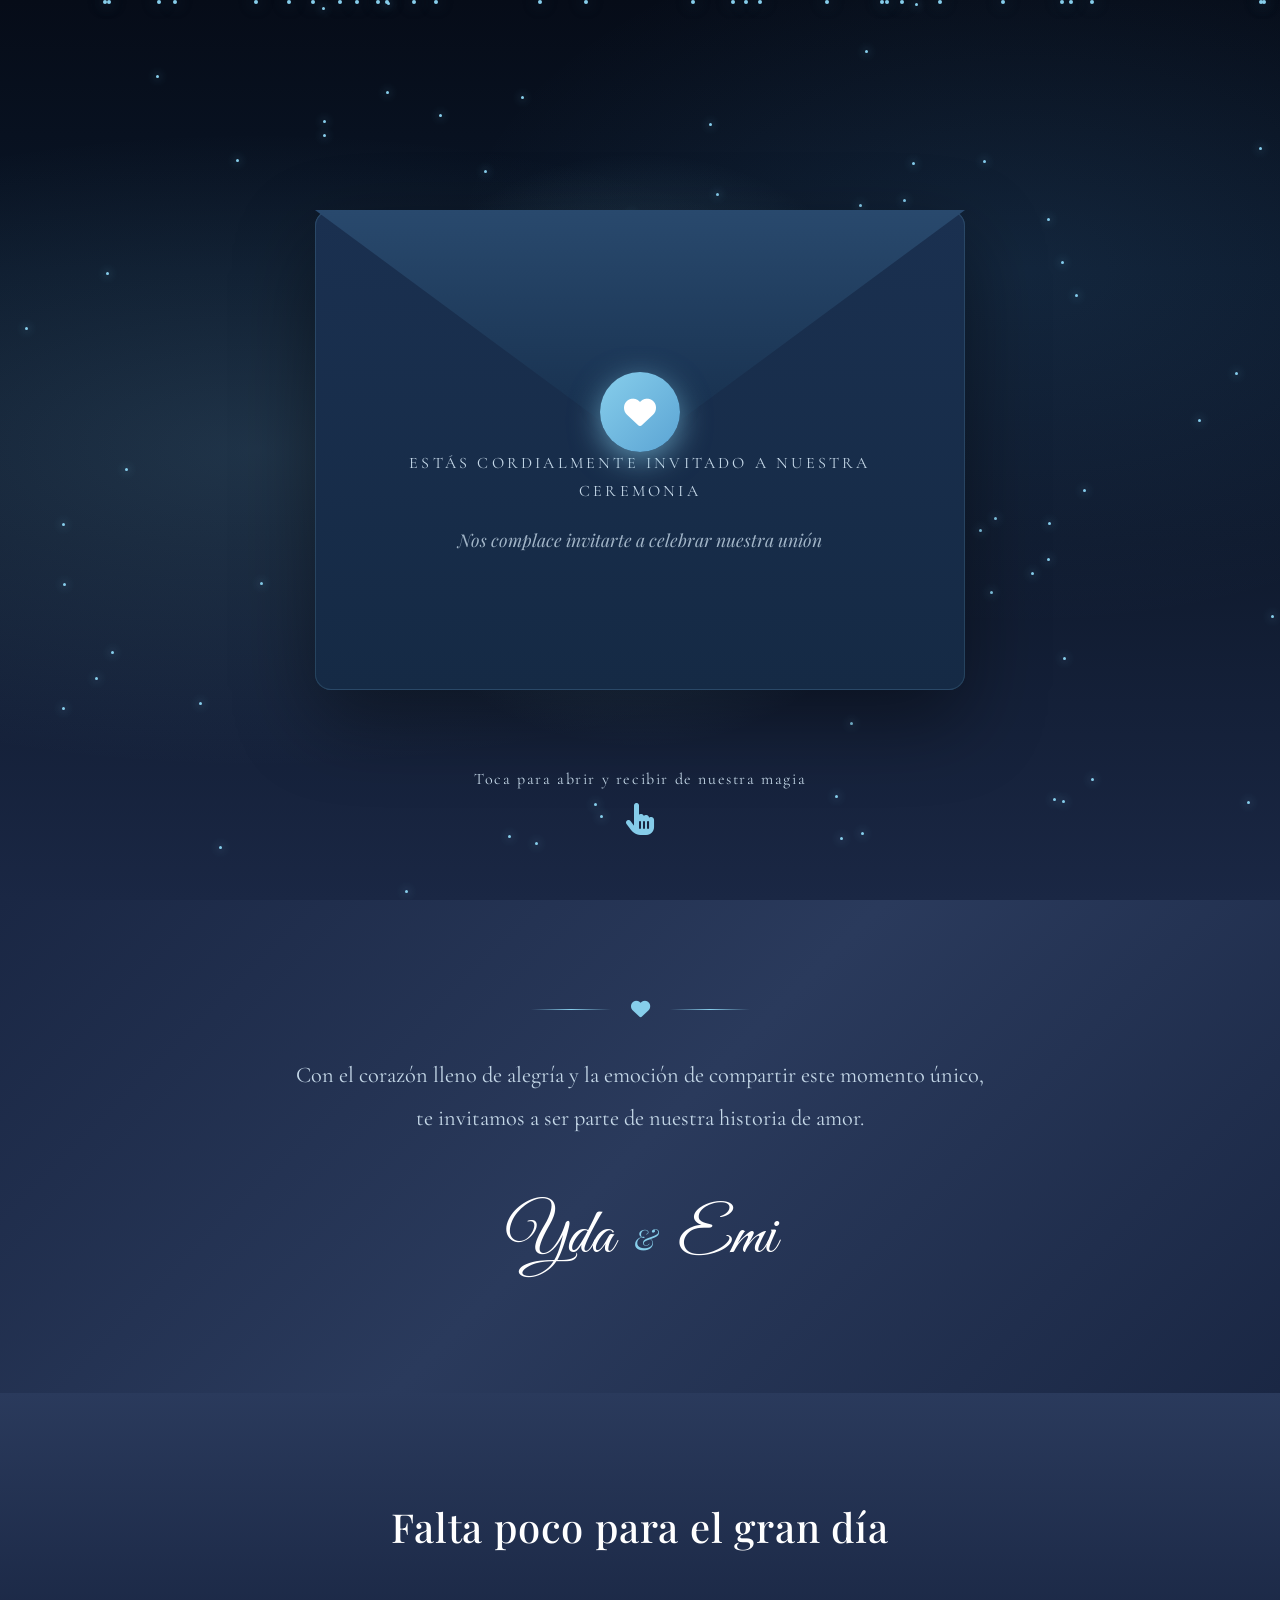
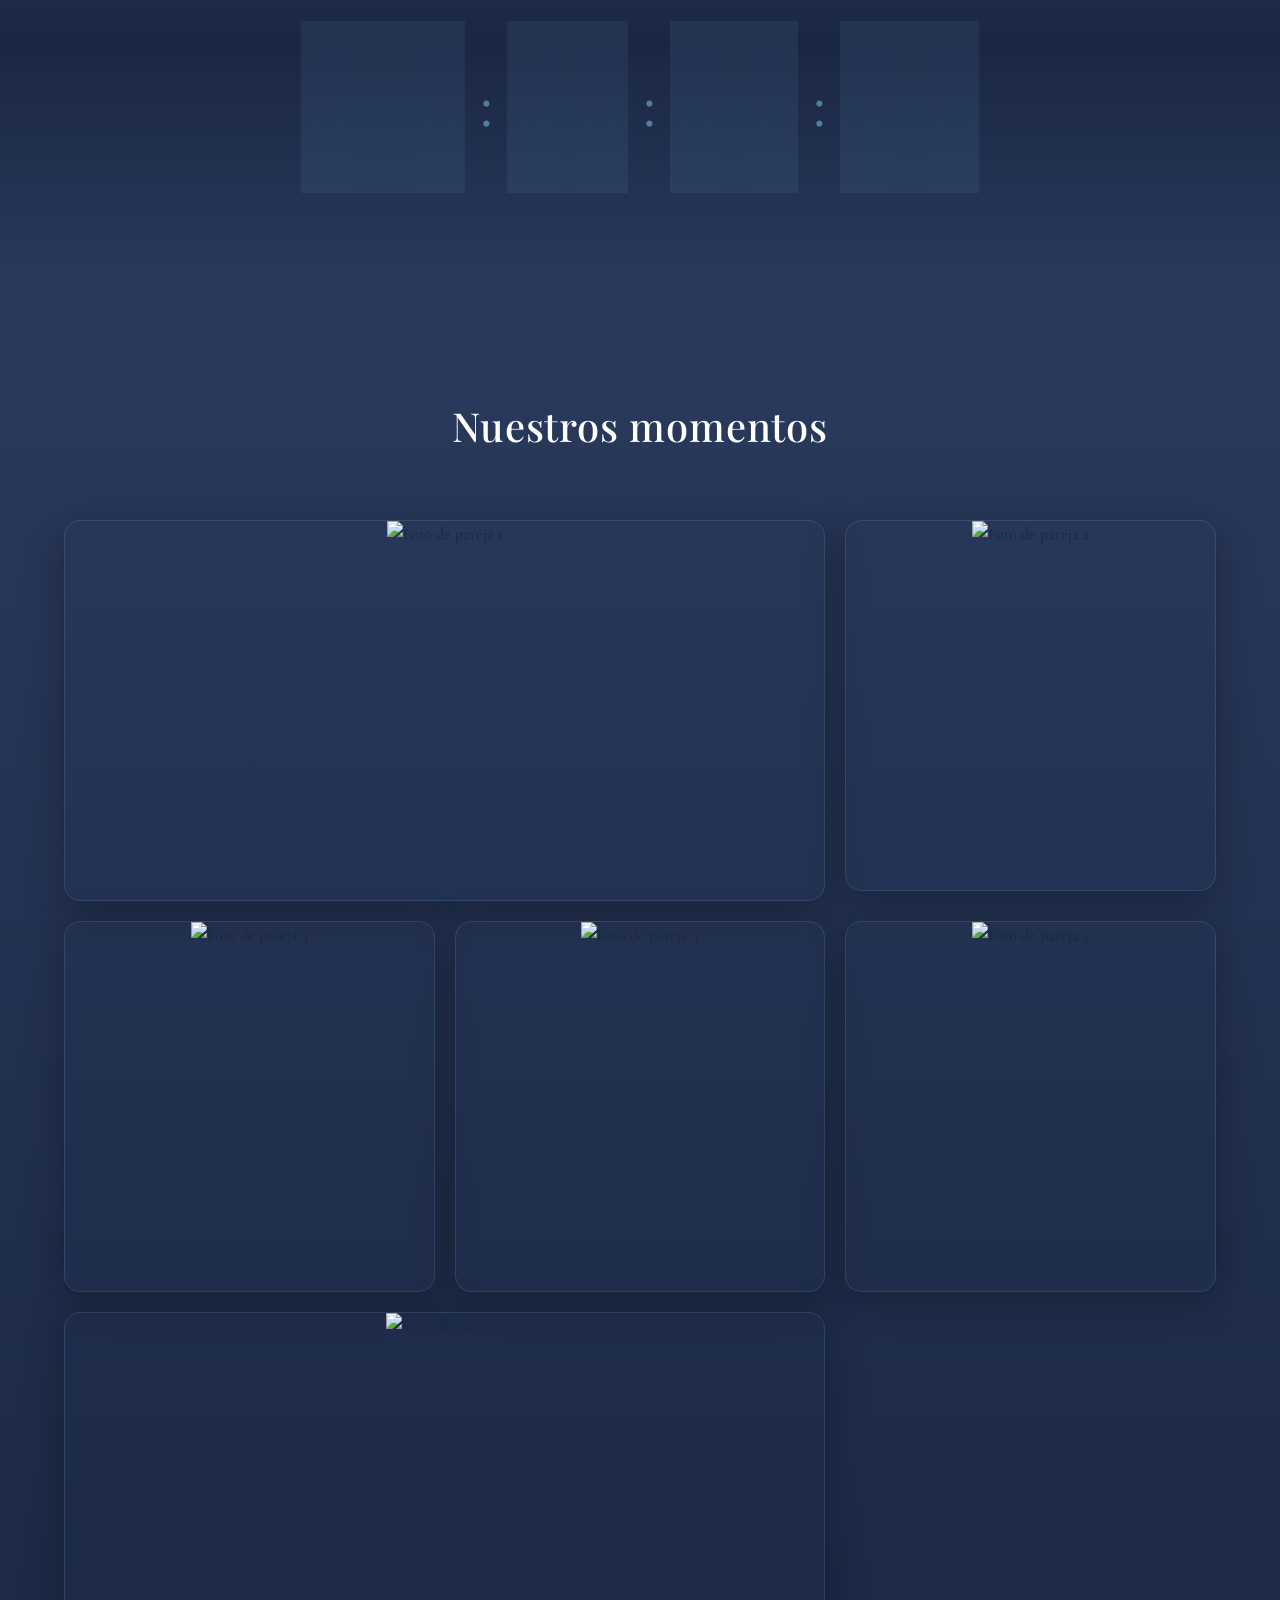
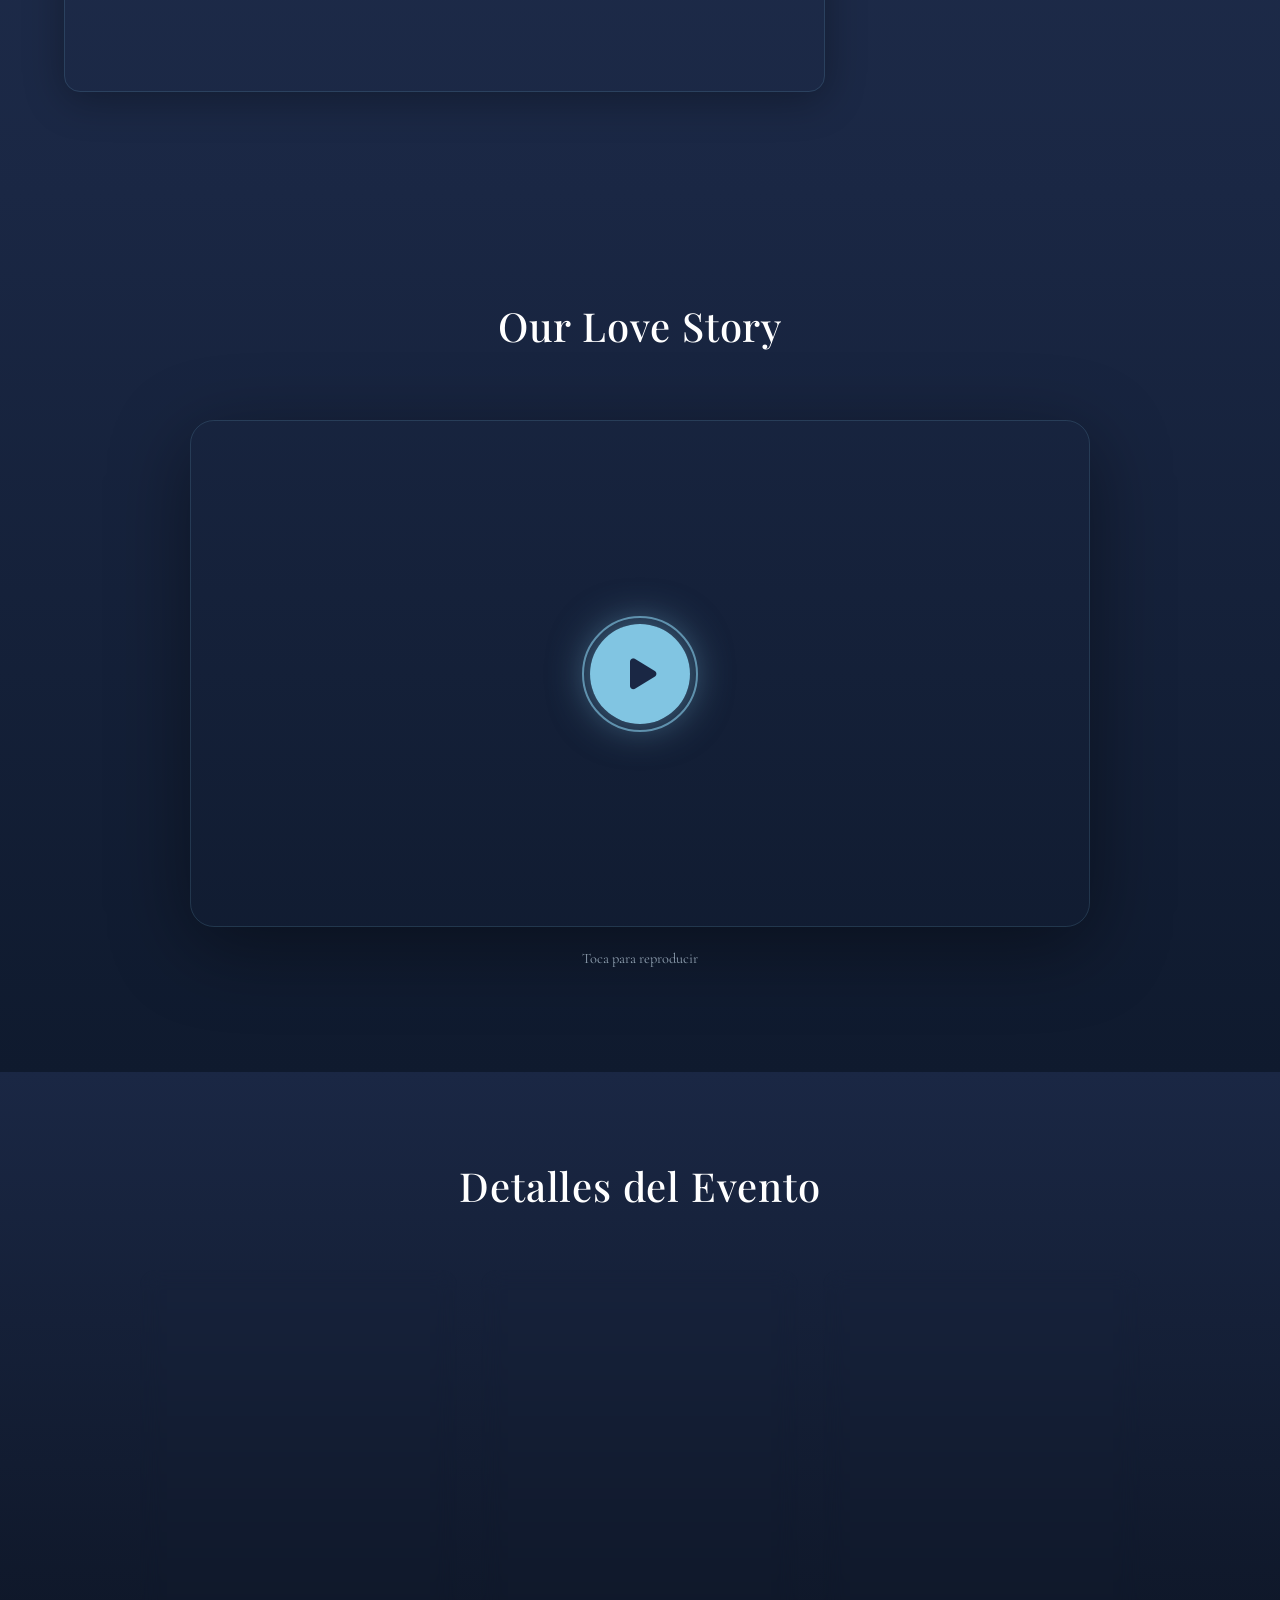
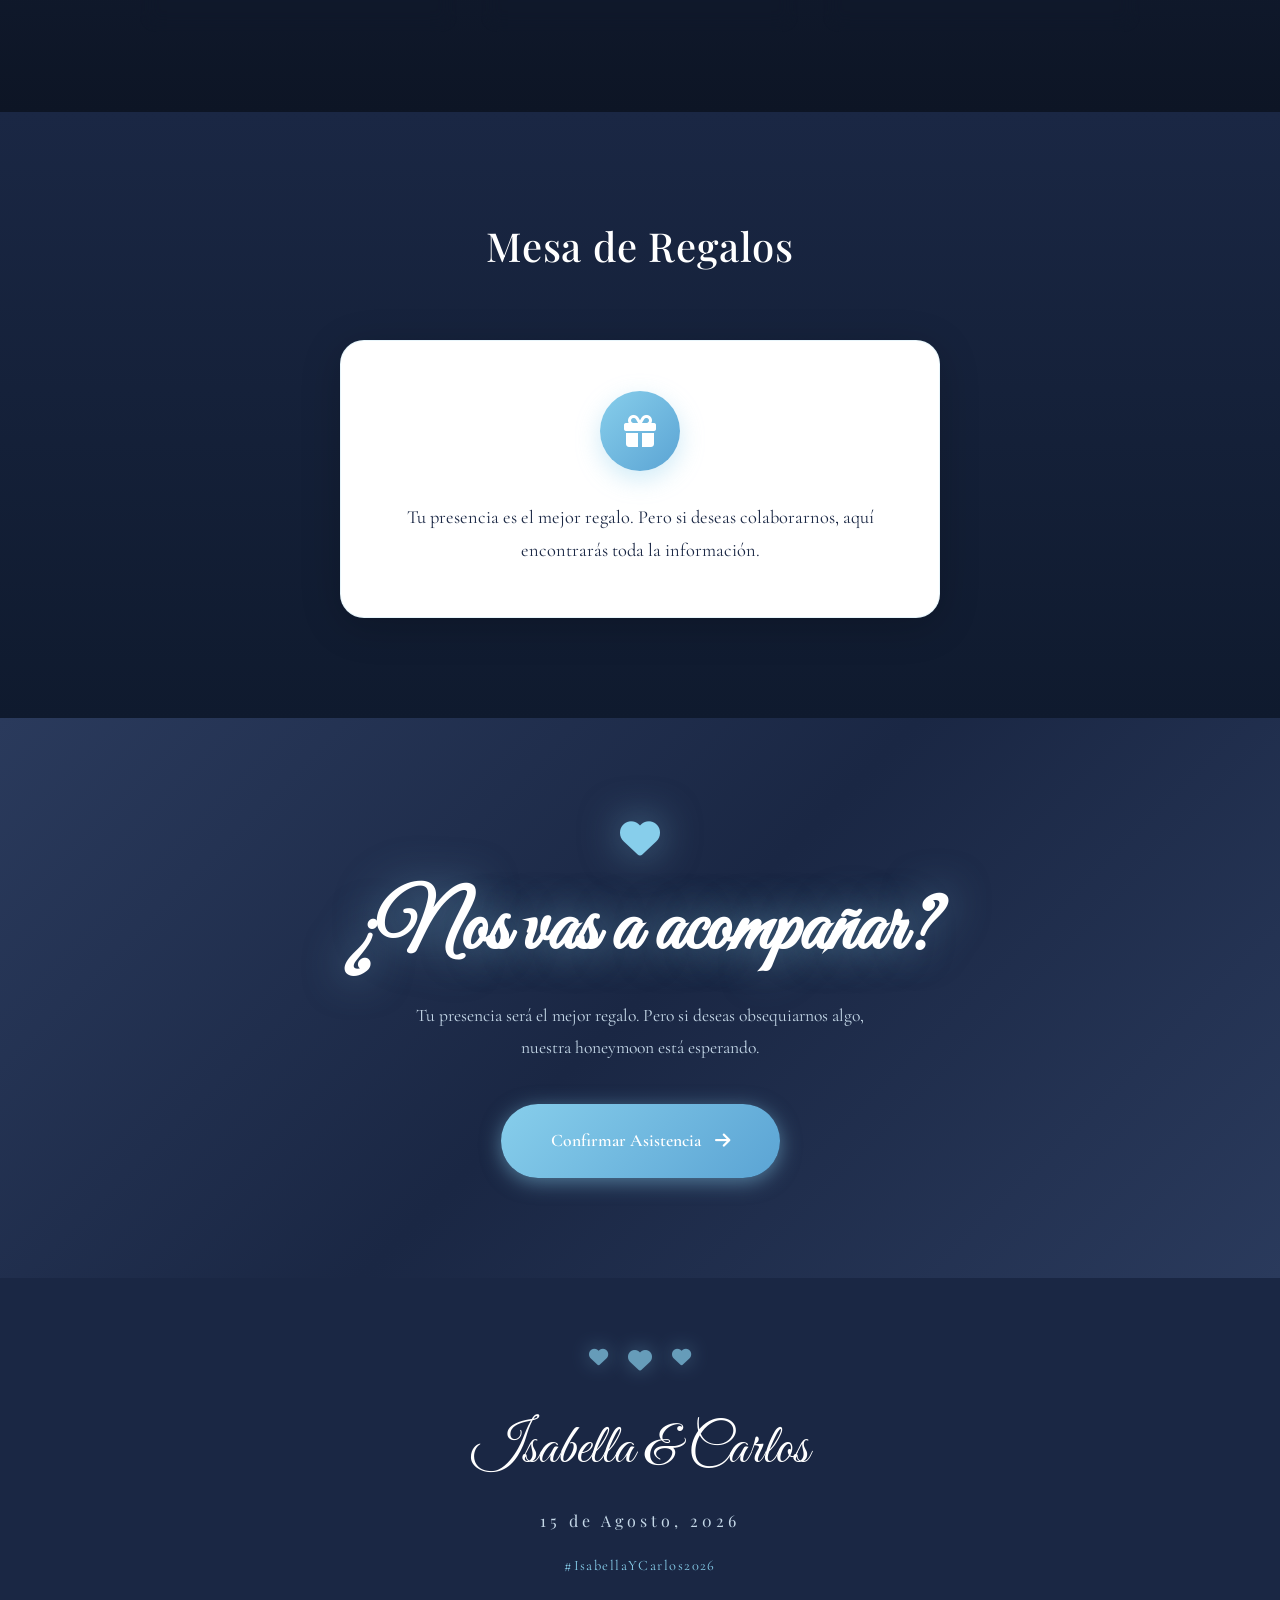
==== commit 733e5f7a: "Nueva version Boda 1.0 TARJETAS" ====
--- a/index.html
+++ b/index.html
@@ -319,45 +319,38 @@
             </div>
         </section> -->
 
-        <section id="detalles" class="section detalles">
-            <div class="detalles-bg">
-                <div class="detalles-particles" id="detallesParticles"></div>
-            </div>
-            <div class="container">
-                <h2 class="section-title light reveal-up">Detalles del Evento</h2>
-                
+        <section id="detalles" class="detalles section-padding">
+            <div class="section-background"></div>
+            <div class="container">
+                <h2 class="section-title reveal-fade">Detalles del Evento</h2>
+
                 <div class="detalles-grid">
-                    <div class="detalle-card reveal-up delay-1">
-                        <div class="detalle-icon-bg"></div>
+                    <div class="detalle-card reveal-fade" data-delay="0">
                         <div class="detalle-icon">
                             <i class="far fa-calendar"></i>
                         </div>
-                        <h3>Fecha</h3>
-                        <p class="detalle-main">15 de Mayo</p>
-                        <p class="detalle-sub">del 2027</p>
-                    </div>
-
-                    <div class="detalle-card reveal-up delay-2">
-                        <div class="detalle-icon-bg"></div>
+                        <h3>Fecha del Evento</h3>
+                        <p>15 de Mayo de 2027</p>
+                    </div>
+
+                    <div class="detalle-card reveal-fade" data-delay="100">
                         <div class="detalle-icon">
                             <i class="far fa-clock"></i>
                         </div>
-                        <h3>Hora</h3>
-                        <p class="detalle-main">18:00</p>
-                        <p class="detalle-sub">horas</p>
-                    </div>
-
-                    <div class="detalle-card reveal-up delay-3">
-                        <div class="detalle-icon-bg"></div>
+                        <h3>Hora del Evento</h3>
+                        <p>18:00 horas</p>
+                    </div>
+
+                    <div class="detalle-card reveal-fade" data-delay="200">
                         <div class="detalle-icon">
                             <i class="fas fa-map-marker-alt"></i>
                         </div>
-                        <h3>Lugar</h3>
-                        <p class="detalle-main">Salón Bolgheri</p>
-                        <p class="detalle-sub">Villa Allende, Córdoba</p>
-                        <a href="https://maps.app.goo.gl/gf9b5vFtXw4Xs3hMA" target="_blank" class="detalle-link">
+                        <h3>Lugar del Evento</h3>
+                        <p>Salón Bolgheri</p>
+                        <p class="direccion">Santiago Derqui 703, X5105 Villa Allende, Córdoba</p>
+                        <a href="https://maps.app.goo.gl/gf9b5vFtXw4Xs3hMA" target="_blank" class="detalle-btn">
                             <i class="fas fa-external-link-alt"></i>
-                            Ver ubicación
+                            Ver en Google Maps
                         </a>
                     </div>
                 </div>
--- a/styles.css
+++ b/styles.css
@@ -1197,24 +1197,23 @@
     border: 1px solid rgba(135, 206, 235, 0.2);
 } */
 
-/* ================================
-   DETALLES SECTION
-=============================== */
+/* ---------- Detalles Section ---------- */
 .detalles {
+    position: relative;
+    background: rgba(15, 23, 42, 0.85);
+    padding: 80px 0;
+}
+
+.section-background {
+    position: absolute;
+    inset: 0;
     background: linear-gradient(180deg, var(--navy) 0%, #0d1525 100%);
-    padding: 80px 0;
-    position: relative;
-}
-
-.detalles-bg {
-    position: absolute;
-    inset: 0;
-    overflow: hidden;
-}
-
-.detalles-particles {
-    position: absolute;
-    inset: 0;
+    z-index: 0;
+}
+
+.detalles .container {
+    position: relative;
+    z-index: 1;
 }
 
 .detalles .section-title {
@@ -1225,640 +1224,101 @@
 .detalles-grid {
     display: grid;
     grid-template-columns: repeat(3, 1fr);
-    gap: 30px;
+    gap: 24px;
     max-width: 1000px;
     margin: 0 auto;
 }
 
 .detalle-card {
-    background: #fff;
-    border-radius: 20px;
-    padding: 40px 25px;
+    background: #ffffff;
+    backdrop-filter: blur(10px);
+    border: 1px solid rgba(135, 206, 235, 0.3);
+    border-radius: 16px;
+    padding: 35px 25px;
     text-align: center;
-    box-shadow: 0 15px 40px rgba(0,0,0,0.2);
-    transition: transform 0.4s ease, box-shadow 0.4s ease;
-    position: relative;
-    overflow: hidden;
+    transition: all 0.4s ease;
 }
 
 .detalle-card:hover {
-    transform: translateY(-10px);
-    box-shadow: 0 25px 50px rgba(135, 206, 235, 0.3);
-}
-
-.detalle-icon-bg {
-    position: absolute;
-    top: 0;
-    left: 0;
-    right: 0;
-    height: 100px;
-    background: linear-gradient(180deg, rgba(135, 206, 235, 0.1) 0%, transparent 100%);
-    pointer-events: none;
+    transform: translateY(-8px);
+    border-color: var(--sky-main);
+    box-shadow: 0 20px 50px rgba(135, 206, 235, 0.3);
 }
 
 .detalle-icon {
     width: 70px;
     height: 70px;
-    background: linear-gradient(135deg, var(--sky-main), var(--sky-bright));
-    border-radius: 50%;
-    display: flex;
-    align-items: center;
-    justify-content: center;
     margin: 0 auto 20px;
+    background: linear-gradient(135deg, var(--sky-main) 0%, var(--sky-bright) 100%);
+    border-radius: 50%;
+    display: flex;
+    align-items: center;
+    justify-content: center;
     box-shadow: 0 8px 25px rgba(135, 206, 235, 0.4);
-    position: relative;
-    z-index: 1;
 }
 
 .detalle-icon i {
     font-size: 28px;
-    color: #fff;
+    color: #ffffff;
 }
 
 .detalle-card h3 {
+    color: var(--navy);
+    font-size: 20px;
     font-family: var(--font-display);
-    font-size: 1.1rem;
-    color: var(--sky-main);
-    text-transform: uppercase;
-    letter-spacing: 2px;
-    margin-bottom: 15px;
-}
-
-.detalle-main {
-    font-family: var(--font-display);
-    font-size: 2rem;
-    font-weight: 700;
-    color: var(--navy);
-    margin-bottom: 5px;
-}
-
-.detalle-sub {
-    font-size: 1rem;
-    color: #666;
-}
-
-.detalle-link {
+    margin-bottom: 12px;
+}
+
+.detalle-card p {
+    font-size: 18px;
+    color: #1a2744;
+    margin-bottom: 8px;
+}
+
+.detalle-card .direccion {
+    font-size: 14px;
+    color: #6b7c93;
+    margin-bottom: 20px;
+}
+
+.detalle-btn {
     display: inline-flex;
     align-items: center;
     gap: 8px;
-    margin-top: 20px;
     padding: 12px 24px;
+    font-size: 14px;
+    color: #ffffff;
     background: var(--sky-main);
-    color: #fff;
+    border: none;
+    border-radius: 30px;
     text-decoration: none;
-    border-radius: 25px;
-    font-size: 0.9rem;
     transition: all 0.3s ease;
 }
 
-.detalle-link:hover {
+.detalle-btn:hover {
     background: var(--sky-bright);
     transform: translateY(-3px);
-}
-
-.reveal-up {
+    box-shadow: 0 10px 30px rgba(135, 206, 235, 0.4);
+}
+
+.reveal-fade {
     opacity: 1;
     transform: translateY(0);
 }
-
-.delay-1 { transition-delay: 0.1s; }
-.delay-2 { transition-delay: 0.2s; }
-.delay-3 { transition-delay: 0.3s; }
 
 @media (max-width: 768px) {
     .detalles-grid {
         grid-template-columns: 1fr;
-        max-width: 400px;
+        gap: 20px;
     }
-}
-
-.detalles-particles { position: absolute; inset: 0; z-index: 1; pointer-events: none; }
-
-.detalles-glow {
-    position: absolute;
-    top: 50%;
-    left: 50%;
-    transform: translate(-50%, -50%);
-    width: 800px;
-    height: 800px;
-    background: radial-gradient(circle, rgba(135, 206, 235, 0.1) 0%, transparent 60%);
-    pointer-events: none;
-    animation: glowRotate 20s linear infinite;
-}
-
-@keyframes glowRotate {
-    0% { transform: translate(-50%, -50%) rotate(0deg); }
-    100% { transform: translate(-50%, -50%) rotate(360deg); }
-}
-
-.detalles-header {
-    margin-bottom: 50px;
-    position: relative;
-    z-index: 2;
-}
-
-.detalles-deco {
-    display: flex;
-    justify-content: center;
-    gap: 20px;
-    margin-bottom: 20px;
-}
-
-.detalles-deco i {
-    color: var(--sky-main);
-    font-size: 1rem;
-    animation: starPulse 2s ease-in-out infinite;
-}
-
-.detalles-deco i:nth-child(1) { animation-delay: 0s; }
-.detalles-deco i:nth-child(2) { animation-delay: 0.3s; font-size: 1.3rem; }
-.detalles-deco i:nth-child(3) { animation-delay: 0.6s; }
-
-@keyframes starPulse {
-    0%, 100% { opacity: 0.5; transform: scale(1); }
-    50% { opacity: 1; transform: scale(1.3); }
-}
-
-.detalles-subtitle {
-    font-family: var(--font-body);
-    font-size: 1.3rem;
-    color: var(--sky-main);
-    font-style: italic;
-    margin-top: 15px;
-    opacity: 0.9;
-}
-
-.detalles-grid {
-    display: grid;
-    grid-template-columns: repeat(3, 1fr);
-    gap: 30px;
-    position: relative;
-    z-index: 2;
-}
-
-/* Additional detail-card styles - already defined above */
-
-.detalle-card.featured {
-    border: 2px solid var(--sky-main);
-    background: linear-gradient(180deg, #fff 0%, #f0f9ff 100%);
-}
-
-.detalle-shine {
-    position: absolute;
-    top: -50%;
-    left: -50%;
-    width: 200%;
-    height: 200%;
-    background: radial-gradient(circle at 30% 30%, rgba(135,206,235,0.1) 0%, transparent 50%);
-    pointer-events: none;
-}
-
-.detalle-badge {
-    position: absolute;
-    top: 15px;
-    right: 15px;
-    background: linear-gradient(135deg, var(--sky-main), var(--sky-bright));
-    color: #fff;
-    font-size: 0.75rem;
-    font-weight: 600;
-    text-transform: uppercase;
-    padding: 8px 16px;
-    border-radius: 25px;
-    display: flex;
-    align-items: center;
-    gap: 6px;
-    animation: badgePulse 2s ease-in-out infinite;
-}
-
-.detalle-badge i { font-size: 0.7rem; }
-
-@keyframes badgePulse {
-    0%, 100% { transform: scale(1); }
-    50% { transform: scale(1.05); }
-}
-
-.detalle-icon {
-    width: 80px;
-    height: 80px;
-    margin: 0 auto 25px;
-    background: linear-gradient(135deg, var(--sky-main), var(--sky-bright));
-    border-radius: 50%;
-    display: flex;
-    align-items: center;
-    justify-content: center;
-    box-shadow: 0 10px 35px rgba(135, 206, 235, 0.5);
-    transition: all 0.5s cubic-bezier(0.4, 0, 0.2, 1);
-    position: relative;
-}
-
-.icon-ring {
-    position: absolute;
-    inset: -8px;
-    border: 2px solid var(--sky-main);
-    border-radius: 50%;
-    opacity: 0;
-    animation: ringExpand 2s ease-out infinite;
-}
-
-@keyframes ringExpand {
-    0% { transform: scale(0.8); opacity: 0.8; }
-    100% { transform: scale(1.4); opacity: 0; }
-}
-
-.detalle-card:hover .detalle-icon {
-    transform: scale(1.15) rotate(8deg);
-    box-shadow: 0 0 60px rgba(135, 206, 235, 0.6);
-}
-
-.detalle-icon i {
-    font-size: 32px;
-    color: #fff;
-    transition: transform 0.3s;
-}
-
-.detalle-card:hover .detalle-icon i {
-    animation: iconBounce 0.6s ease;
-}
-
-@keyframes iconBounce {
-    0%, 100% { transform: scale(1); }
-    50% { transform: scale(1.2); }
-}
-
-.detalle-number {
-    font-family: var(--font-display);
-    font-size: 3.5rem;
-    font-weight: 700;
-    color: var(--sky-main);
-    text-shadow: 0 0 30px var(--sky-glow);
-    line-height: 1;
-    margin-bottom: 10px;
-}
-
-.detalle-time-display {
-    display: flex;
-    justify-content: center;
-    align-items: center;
-    gap: 5px;
-    margin-bottom: 10px;
-}
-
-.time-num {
-    font-family: var(--font-display);
-    font-size: 3rem;
-    font-weight: 700;
-    color: var(--sky-main);
-    text-shadow: 0 0 30px var(--sky-glow);
-}
-
-.time-sep {
-    font-family: var(--font-display);
-    font-size: 2.5rem;
-    color: var(--sky-main);
-    animation: blink 1s infinite;
-}
-
-@keyframes blink {
-    0%, 100% { opacity: 1; }
-    50% { opacity: 0.3; }
-}
-
-.detalle-card h3 {
-    font-family: var(--font-display);
-    font-size: 1.3rem;
-    color: var(--navy);
-    margin-bottom: 8px;
-}
-
-.detalle-card p {
-    font-size: 1.1rem;
-    color: #555;
-}
-
-.detalle-lugar {
-    font-family: var(--font-display);
-    font-size: 1.4rem;
-    font-weight: 600;
-    color: var(--sky-main);
-    margin-bottom: 5px;
-}
-
-.detalle-direccion {
-    font-size: 0.95rem;
-    color: #666;
-    margin-bottom: 20px;
-    display: flex;
-    align-items: center;
-    justify-content: center;
-    gap: 8px;
-}
-
-.detalle-direccion i { color: var(--sky-main); font-size: 0.85rem; }
-
-.detalle-btn {
-    display: inline-flex;
-    align-items: center;
-    gap: 10px;
-    padding: 14px 28px;
-    font-size: 0.95rem;
-    color: #fff;
-    background: linear-gradient(135deg, var(--sky-main), var(--sky-bright));
-    border: none;
-    border-radius: 30px;
-    text-decoration: none;
-    transition: all 0.4s cubic-bezier(0.4, 0, 0.2, 1);
-    overflow: hidden;
-    position: relative;
-}
-
-.detalle-btn::before {
-    content: '';
-    position: absolute;
-    top: 0;
-    left: -100%;
-    width: 100%;
-    height: 100%;
-    background: linear-gradient(90deg, transparent, rgba(255,255,255,0.3), transparent);
-    transition: left 0.5s;
-}
-
-.detalle-btn:hover::before { left: 100%; }
-
-.detalle-btn:hover {
-    transform: translateY(-4px) scale(1.05);
-    box-shadow: 0 15px 40px var(--sky-glow);
-}
-
-.btn-arrow {
-    animation: arrowMove 1.5s ease-in-out infinite;
-}
-
-@keyframes arrowMove {
-    0%, 100% { transform: translateX(0); }
-    50% { transform: translateX(5px); }
-}
-
-.detalle-btn:hover .btn-arrow { animation-duration: 0.5s; }
-
-.detalle-time-icon {
-    display: flex;
-    align-items: center;
-    justify-content: center;
-    gap: 10px;
-    margin-top: 15px;
-    padding: 10px 20px;
-    background: rgba(135, 206, 235, 0.1);
-    border-radius: 20px;
-    color: var(--sky-main);
-    font-size: 0.9rem;
-}
-
-.detalle-time-icon i { animation: moonGlow 3s ease-in-out infinite; }
-
-@keyframes moonGlow {
-    0%, 100% { opacity: 0.7; }
-    50% { opacity: 1; text-shadow: 0 0 20px var(--sky-main); }
-}
-
-.detalle-weather {
-    display: flex;
-    align-items: center;
-    justify-content: center;
-    gap: 10px;
-    margin-top: 20px;
-    padding: 12px 20px;
-    background: linear-gradient(135deg, rgba(255,200,100,0.1), rgba(255,180,80,0.1));
-    border-radius: 20px;
-    color: #f4a020;
-    font-size: 0.9rem;
-}
-
-.detalle-weather i { animation: sunSpin 10s linear infinite; }
-
-@keyframes sunSpin {
-    0% { transform: rotate(0deg); }
-    100% { transform: rotate(360deg); }
-}
-
-.detalle-countdown-mini {
-    margin-top: 20px;
-    padding: 15px;
-    background: rgba(135, 206, 235, 0.08);
-    border-radius: 15px;
-}
-
-.detalle-countdown-mini span {
-    font-family: var(--font-display);
-    font-size: 2.5rem;
-    font-weight: 700;
-    color: var(--sky-main);
-    display: block;
-}
-
-.detalle-countdown-mini small {
-    font-size: 0.85rem;
-    color: #777;
-}
-
-.detalles-footer {
-    margin-top: 60px;
-    position: relative;
-    z-index: 2;
-}
-
-.countdown-live {
-    display: inline-flex;
-    align-items: center;
-    gap: 15px;
-    padding: 25px 50px;
-    background: rgba(255,255,255,0.05);
-    backdrop-filter: blur(10px);
-    border-radius: 20px;
-    border: 1px solid rgba(135, 206, 235, 0.2);
-}
-
-.countdown-item {
-    text-align: center;
-}
-
-.countdown-item .count-num {
-    font-family: var(--font-display);
-    font-size: 2.5rem;
-    font-weight: 700;
-    color: var(--sky-main);
-    display: block;
-    text-shadow: 0 0 20px var(--sky-glow);
-}
-
-.countdown-item .count-label {
-    font-size: 0.8rem;
-    color: rgba(255,255,255,0.7);
-    text-transform: uppercase;
-    letter-spacing: 0.1em;
-}
-
-.countdown-live .count-sep {
-    font-family: var(--font-display);
-    font-size: 2rem;
-    color: var(--sky-main);
-    animation: blink 1s infinite;
-}
-
-@keyframes floatParticle {
-    0% { transform: translateY(100%) rotate(0deg); opacity: 0; }
-    10% { opacity: 0.8; }
-    90% { opacity: 0.8; }
-    100% { transform: translateY(-100vh) rotate(360deg); opacity: 0; }
-}
-
-/* Responsive */
-@media (max-width: 900px) {
-    .detalles-grid { grid-template-columns: 1fr; gap: 25px; }
-    .detalle-card { padding: 40px 25px; }
-    .detalle-number { font-size: 3rem; }
-    .time-num { font-size: 2.5rem; }
-    .countdown-live { padding: 20px 30px; }
-    .countdown-item .count-num { font-size: 2rem; }
-}
-
-
-
-.detalle-card {
-    background: #fff;
-    border-radius: 28px;
-    padding: 45px 30px;
-    text-align: center;
-    box-shadow: 0 10px 50px rgba(0,0,0,0.15);
-    transition: all 0.5s cubic-bezier(0.4, 0, 0.2, 1);
-    position: relative;
-    border: 1px solid rgba(135, 206, 235, 0.2);
-}
-
-.detalle-card::before {
-    content: '';
-    position: absolute;
-    top: 0;
-    left: 0;
-    right: 0;
-    height: 4px;
-    background: linear-gradient(90deg, var(--sky-main), var(--sky-bright), var(--sky-main));
-    background-size: 200% 100%;
-    animation: shimmerGradient 3s linear infinite;
-}
-
-@keyframes shimmerGradient {
-    0% { background-position: 0% 0%; }
-    100% { background-position: 200% 0%; }
-}
-
-.detalle-card::after {
-    content: '';
-    position: absolute;
-    bottom: -20px;
-    left: -20px;
-    width: 140px;
-    height: 140px;
-    background: rgba(135, 206, 235, 0.14);
-    border-radius: 50%;
-    filter: blur(24px);
-    z-index: 0;
-}
-
-.detalle-card.featured {
-    border-color: rgba(135, 206, 235, 0.3);
-}
-
-.detalle-card > * {
-    position: relative;
-    z-index: 1;
-}
-
-.detalle-badge {
-    position: absolute;
-    top: 18px;
-    right: 18px;
-    background: linear-gradient(135deg, var(--sky-main), var(--sky-bright));
-    color: #fff;
-    font-size: 0.75rem;
-    font-weight: 700;
-    text-transform: uppercase;
-    padding: 6px 14px;
-    border-radius: 22px;
-}
-
-.detalle-card:hover {
-    transform: translateY(-12px);
-    box-shadow: 0 28px 80px rgba(100, 181, 246, 0.22);
-}
-
-.detalle-icon {
-    width: 72px;
-    height: 72px;
-    margin: 0 auto 24px;
-    background: linear-gradient(135deg, var(--sky-main), var(--sky-bright));
-    border-radius: 50%;
-    display: flex;
-    align-items: center;
-    justify-content: center;
-    box-shadow: 0 14px 30px rgba(135, 206, 235, 0.28);
-    transition: transform 0.4s var(--ease), box-shadow 0.4s var(--ease);
-}
-
-.detalle-card:hover .detalle-icon {
-    transform: scale(1.12) rotate(6deg);
-    box-shadow: 0 0 44px rgba(100, 181, 246, 0.4);
-}
-
-.detalle-icon i {
-    font-size: 30px;
-    color: #fff;
-}
-
-.detalle-card h3 {
-    font-family: var(--font-display);
-    font-size: 1.35rem;
-    color: var(--navy);
-    margin-bottom: 12px;
-}
-
-.detalle-card p {
-    font-size: 1rem;
-    color: #1f385d;
-    margin-bottom: 10px;
-}
-
-.detalle-lugar {
-    font-family: var(--font-display);
-    font-weight: 700;
-    color: var(--sky-main);
-}
-
-.detalle-direccion {
-    font-size: 0.95rem;
-    color: #4c5c7d;
-    margin-bottom: 22px;
-    line-height: 1.6;
-}
-
-.detalle-btn {
-    display: inline-flex;
-    align-items: center;
-    justify-content: center;
-    gap: 10px;
-    padding: 14px 26px;
-    font-size: 0.95rem;
-    color: #fff;
-    background: linear-gradient(135deg, var(--sky-main), var(--sky-bright));
-    border: none;
-    border-radius: 999px;
-    text-decoration: none;
-    transition: transform 0.3s var(--ease), box-shadow 0.3s var(--ease);
-}
-
-.detalle-btn:hover {
-    transform: translateY(-2px);
-    box-shadow: 0 10px 30px rgba(100, 181, 246, 0.35);
-}
+    
+    .detalle-card {
+        padding: 30px 20px;
+    }
+}
+
+#detalles.detalle-card { display: block !important; opacity: 1 !important; }
+#detalles .detalle-card { display: block !important; opacity: 1 !important; }
 
 /* ================================
    REGALOS
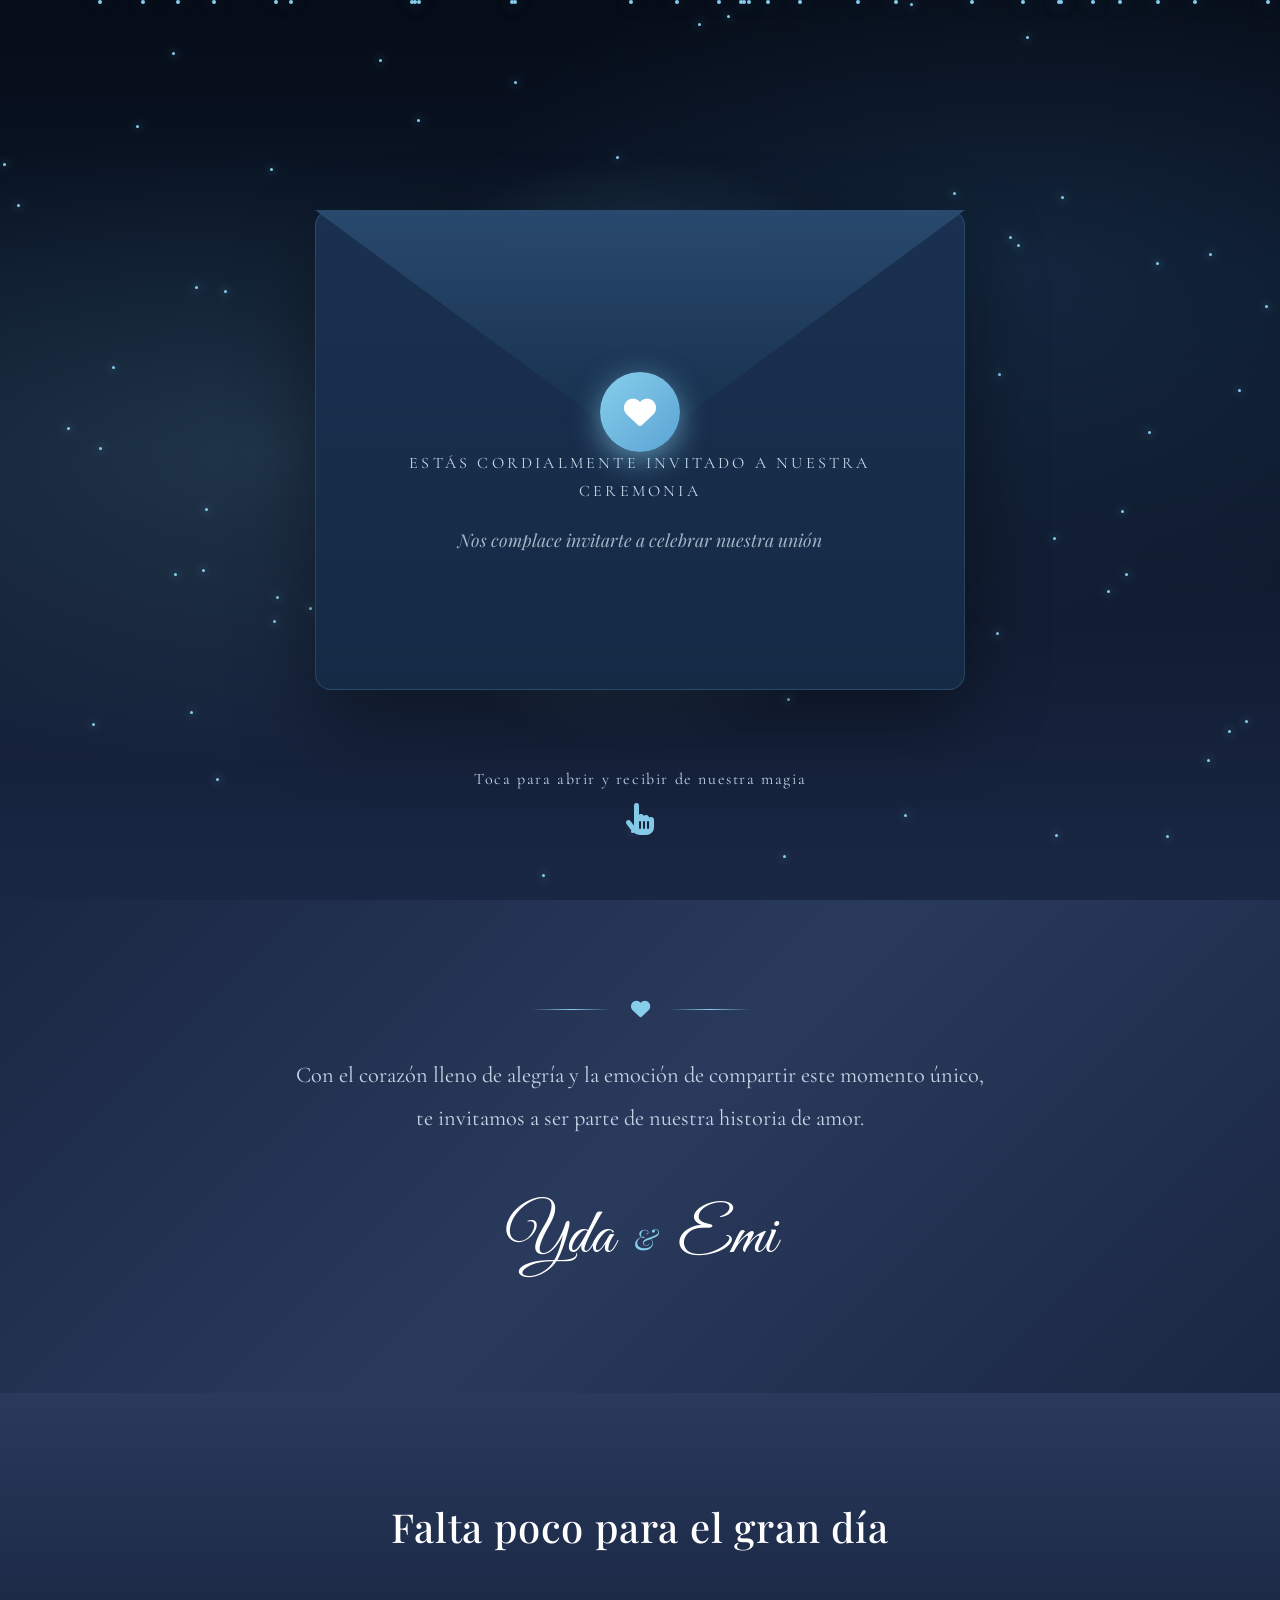
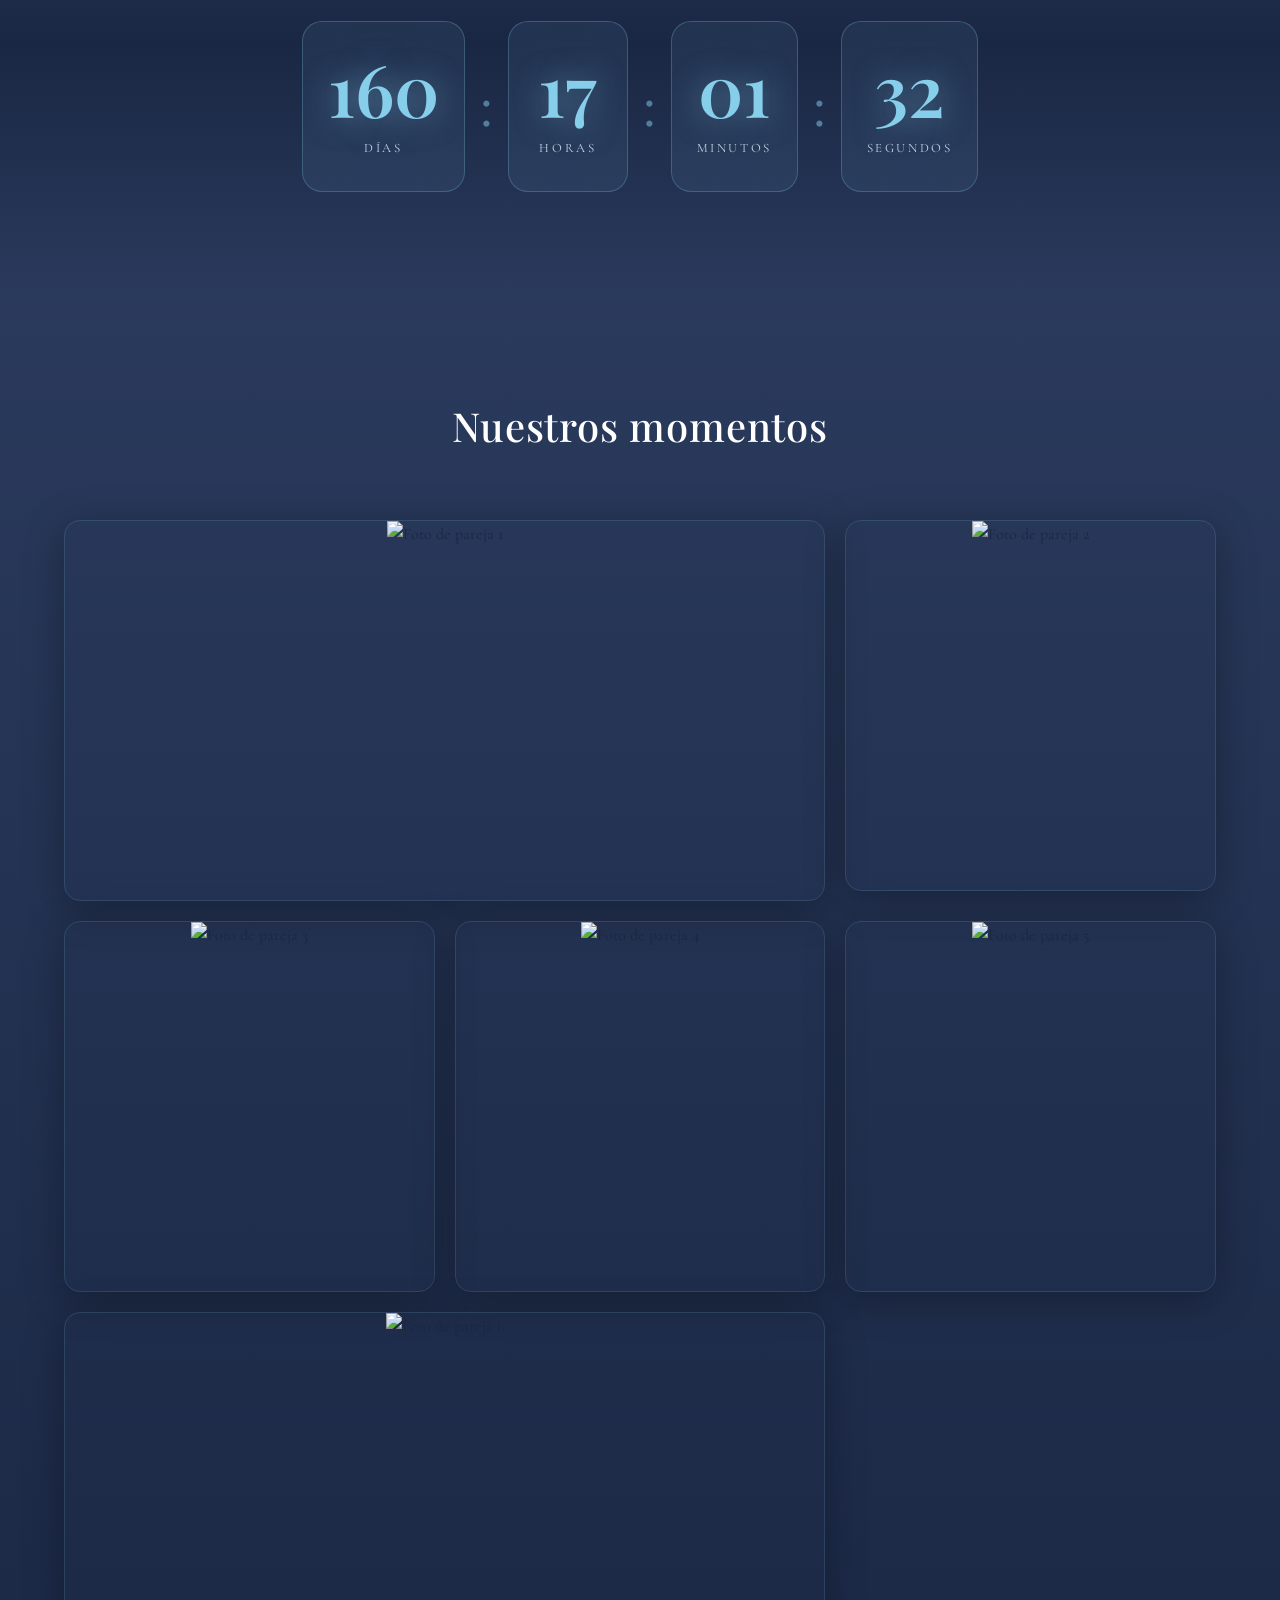
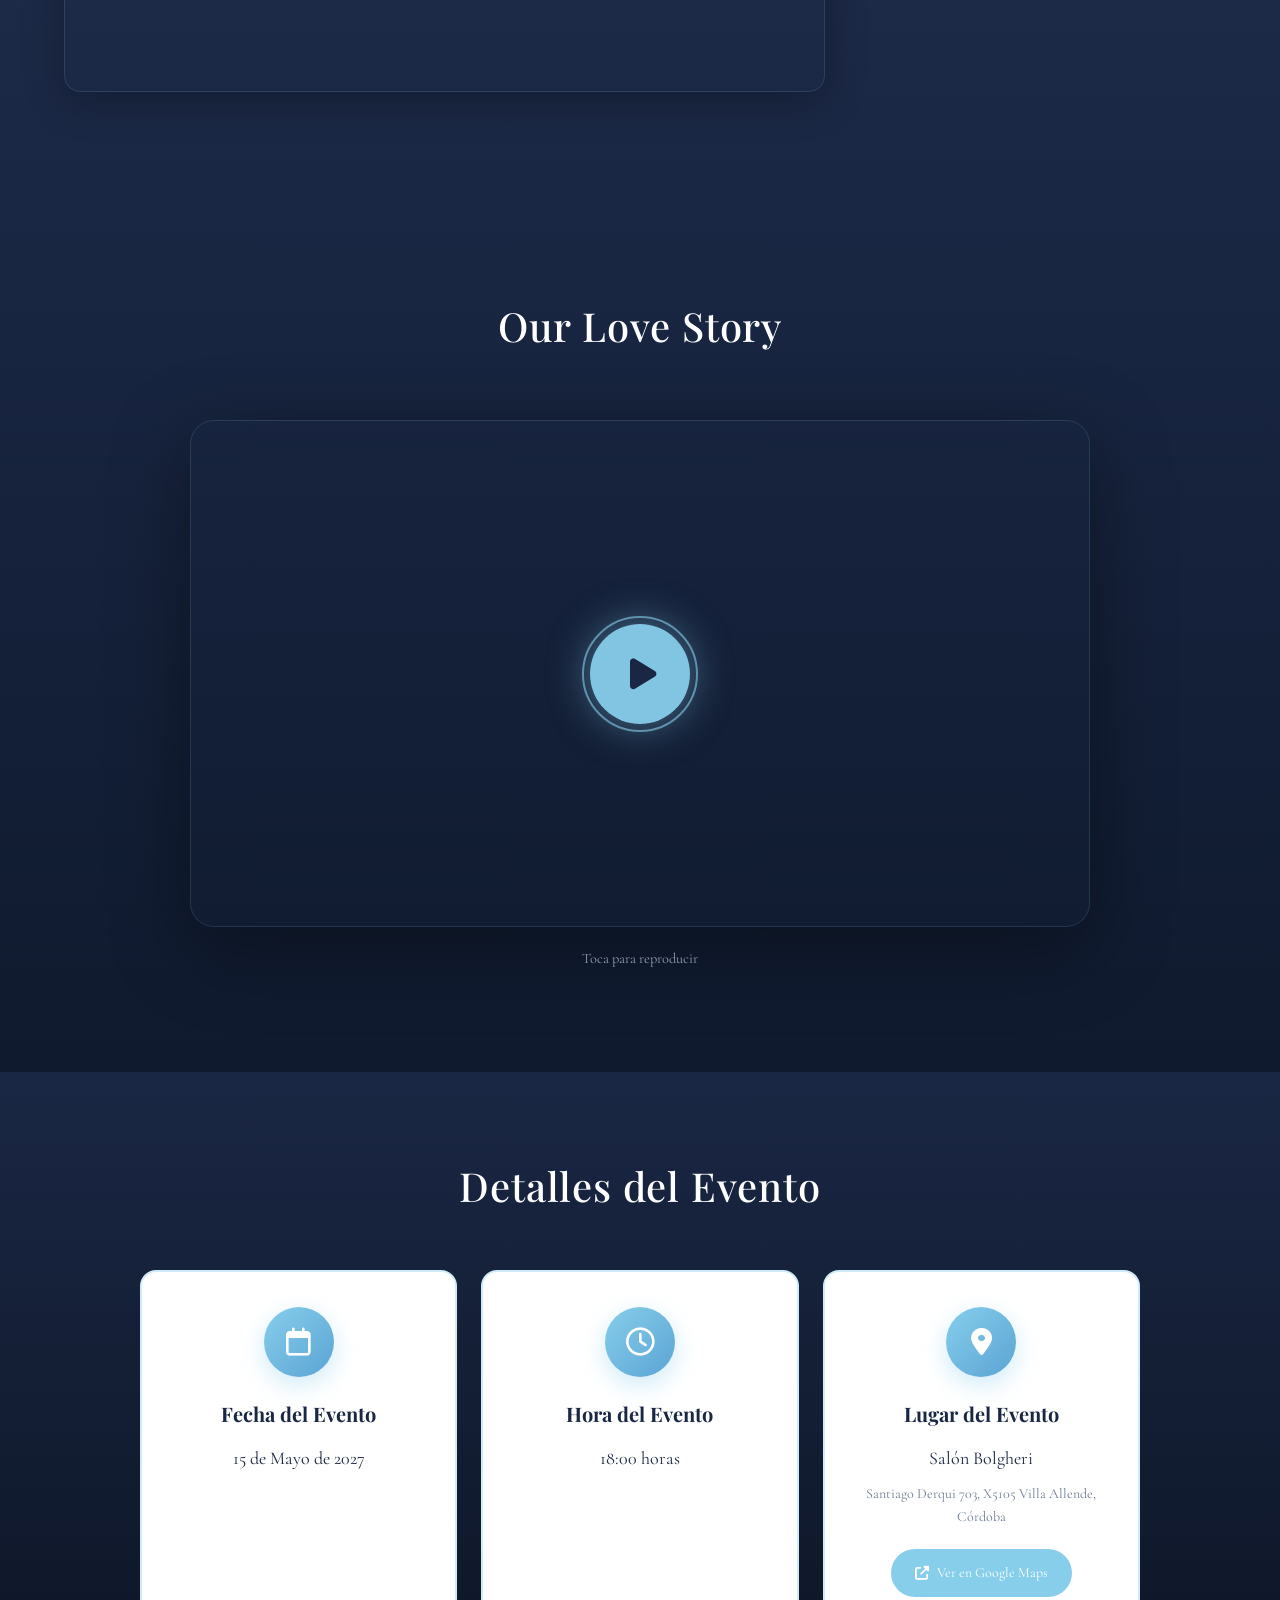
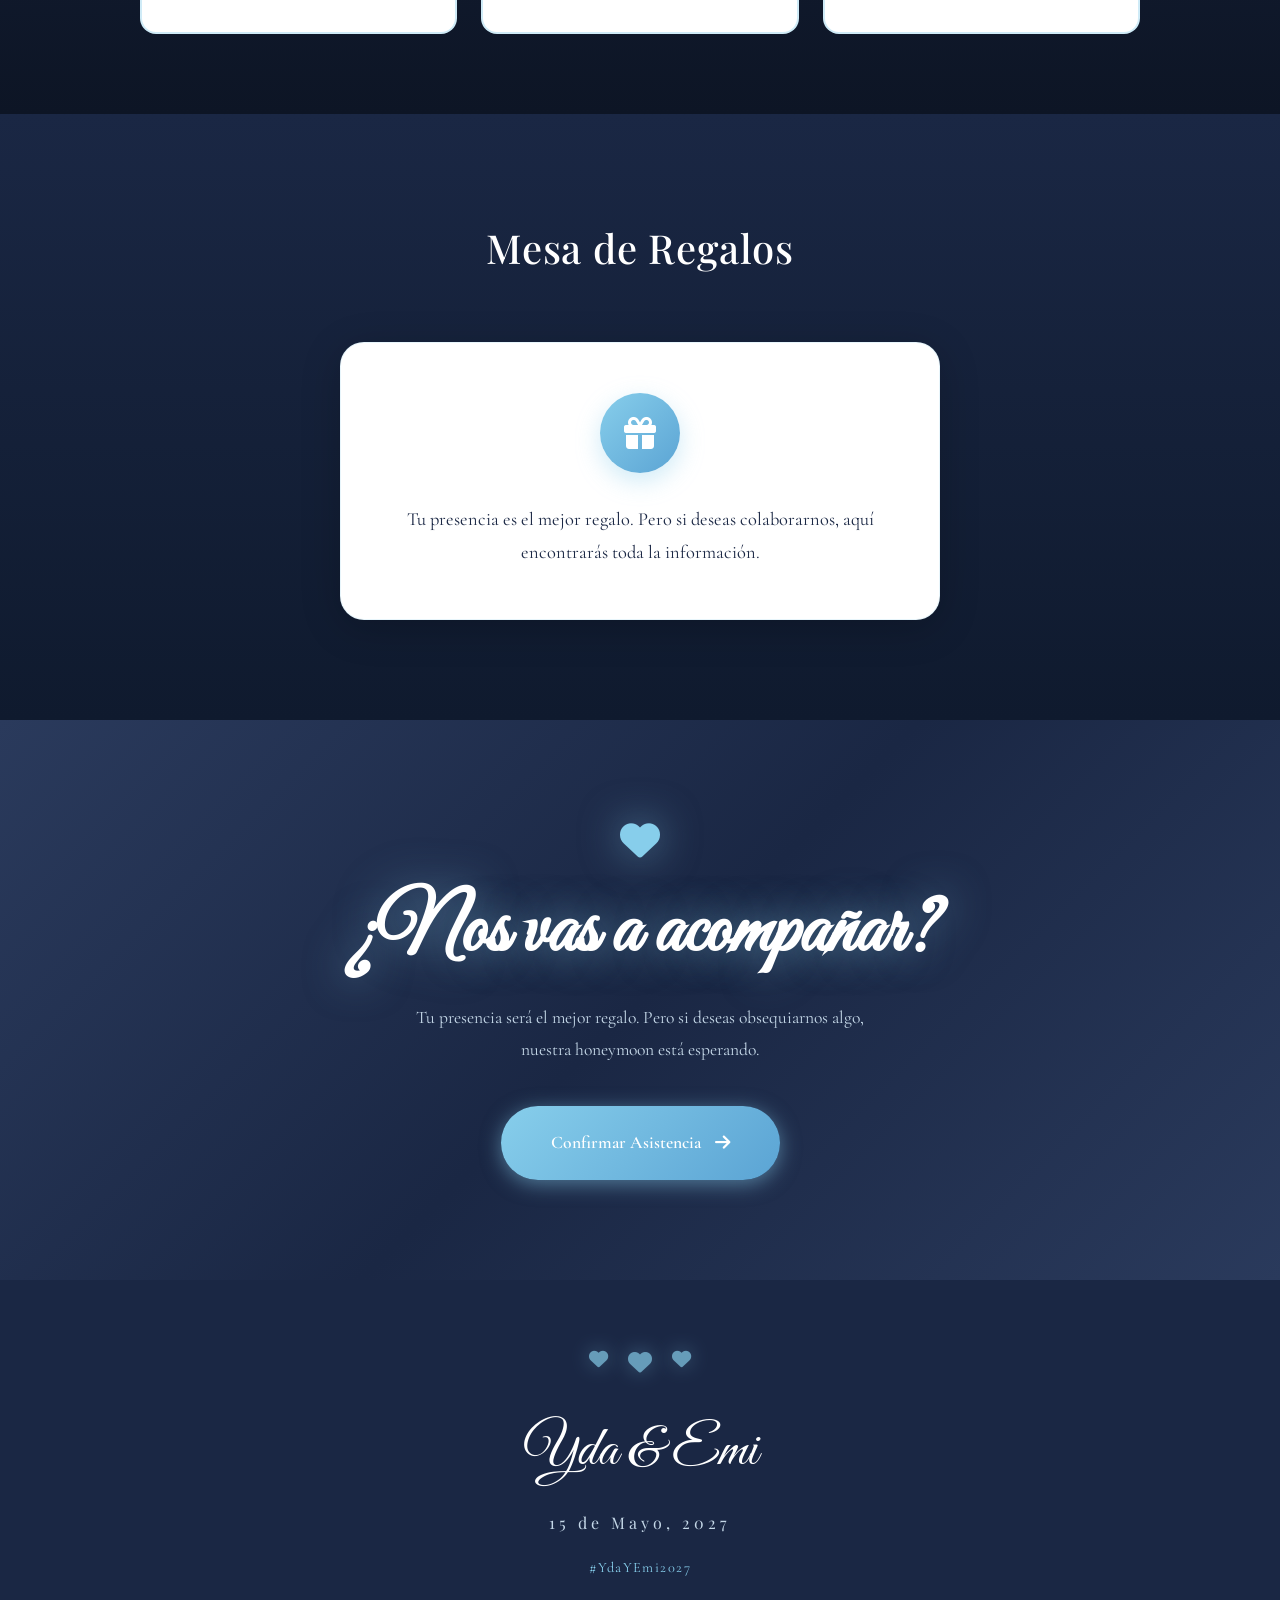
==== commit 46c8e6bf: "Nueva version Boda 2.0 antes de cambio del sobre" ====
--- a/index.html
+++ b/index.html
@@ -319,13 +319,13 @@
             </div>
         </section> -->
 
-        <section id="detalles" class="detalles section-padding">
+        <section id="detalles" class="detalles" style="display: block !important; visibility: visible !important; opacity: 1 !important;">
             <div class="section-background"></div>
-            <div class="container">
+            <div class="container" style="display: block !important; visibility: visible !important; opacity: 1 !important;">
                 <h2 class="section-title reveal-fade">Detalles del Evento</h2>
 
                 <div class="detalles-grid">
-                    <div class="detalle-card reveal-fade" data-delay="0">
+                    <div class="detalle-card reveal-fade" data-delay="0" style="display: block !important; visibility: visible !important; opacity: 1 !important; background: #ffffff;">
                         <div class="detalle-icon">
                             <i class="far fa-calendar"></i>
                         </div>
@@ -333,7 +333,7 @@
                         <p>15 de Mayo de 2027</p>
                     </div>
 
-                    <div class="detalle-card reveal-fade" data-delay="100">
+                    <div class="detalle-card reveal-fade" data-delay="100" style="display: block !important; visibility: visible !important; opacity: 1 !important; background: #ffffff;">
                         <div class="detalle-icon">
                             <i class="far fa-clock"></i>
                         </div>
@@ -341,7 +341,7 @@
                         <p>18:00 horas</p>
                     </div>
 
-                    <div class="detalle-card reveal-fade" data-delay="200">
+                    <div class="detalle-card reveal-fade" data-delay="200" style="display: block !important; visibility: visible !important; opacity: 1 !important; background: #ffffff;">
                         <div class="detalle-icon">
                             <i class="fas fa-map-marker-alt"></i>
                         </div>
@@ -396,9 +396,9 @@
                 <i class="fas fa-heart"></i>
                 <i class="fas fa-heart"></i>
             </div>
-            <p class="footer-names">Isabella & Carlos</p>
-            <p class="footer-date">15 de Agosto, 2026</p>
-            <p class="footer-tag">#IsabellaYCarlos2026</p>
+            <p class="footer-names">Yda & Emi</p>
+            <p class="footer-date">15 de Mayo, 2027</p>
+            <p class="footer-tag">#YdaYEmi2027</p>
         </footer>
 
         <!-- Floating Buttons -->
--- a/styles.css
+++ b/styles.css
@@ -1200,14 +1200,13 @@
 /* ---------- Detalles Section ---------- */
 .detalles {
     position: relative;
-    background: rgba(15, 23, 42, 0.85);
+    background: linear-gradient(180deg, var(--navy) 0%, #0d1525 100%);
     padding: 80px 0;
 }
 
 .section-background {
     position: absolute;
     inset: 0;
-    background: linear-gradient(180deg, var(--navy) 0%, #0d1525 100%);
     z-index: 0;
 }
 
@@ -1231,12 +1230,16 @@
 
 .detalle-card {
     background: #ffffff;
-    backdrop-filter: blur(10px);
-    border: 1px solid rgba(135, 206, 235, 0.3);
+    border: 2px solid rgba(135, 206, 235, 0.4);
     border-radius: 16px;
     padding: 35px 25px;
     text-align: center;
     transition: all 0.4s ease;
+    display: block !important;
+    opacity: 1 !important;
+    visibility: visible !important;
+    position: relative;
+    z-index: 2;
 }
 
 .detalle-card:hover {
@@ -1317,8 +1320,26 @@
     }
 }
 
-#detalles.detalle-card { display: block !important; opacity: 1 !important; }
-#detalles .detalle-card { display: block !important; opacity: 1 !important; }
+#detalles {
+    display: block !important;
+    visibility: visible !important;
+    opacity: 1 !important;
+}
+
+.detalles .container {
+    display: block !important;
+    visibility: visible !important;
+    opacity: 1 !important;
+}
+
+.detalles .detalle-card,
+.detalles-grid .detalle-card {
+    display: block !important;
+    opacity: 1 !important;
+    visibility: visible !important;
+    background: #ffffff !important;
+    position: relative !important;
+}
 
 /* ================================
    REGALOS
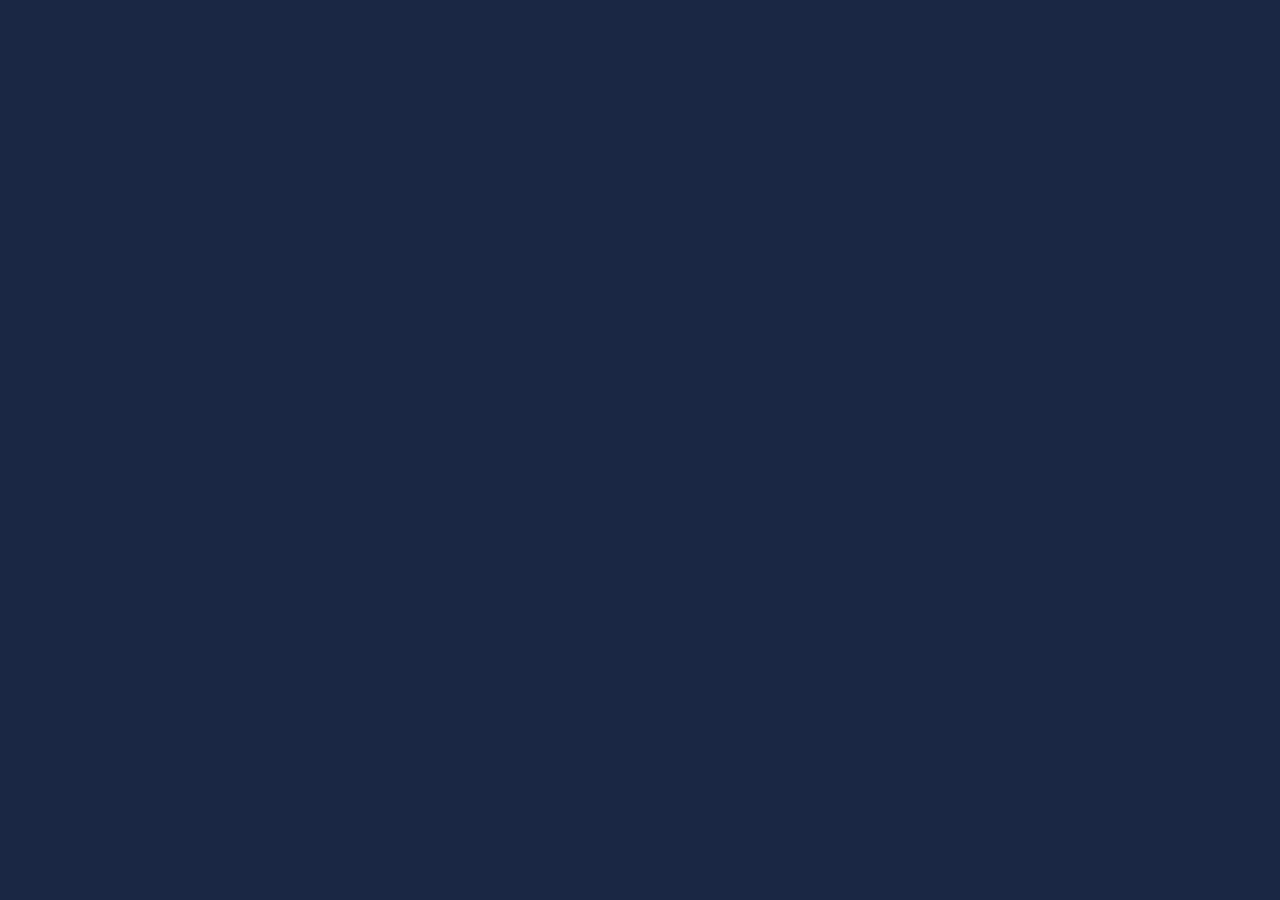
==== commit 76757fa8: "Nueva version Boda 2.0 antes de cambio del sobre 2.0" ====
--- a/index.html
+++ b/index.html
@@ -12,67 +12,19 @@
 </head>
 <body>
     <audio id="bgMusic" loop>
-        <source src="https://www.soundhelix.com/examples/mp3/SoundHelix-Song-1.mp3" type="audio/mpeg">
+        <source src="https://www.soundhelix.com/examples/mp3/SoundHelix-Song-3.mp3" type="audio/mpeg">
     </audio>
 
-    <!-- Envelope Screen -->
-    <div class="envelope-screen" id="envelopeScreen">
-        <div class="env-bg">
-            <div class="env-stars" id="envStars"></div>
-            <div class="env-particles" id="envParticles"></div>
-            <div class="env-aurora"></div>
+    <!-- Loading Screen -->
+    <div class="loading-screen" id="loadingScreen">
+        <div class="loading-spinner">
+            <div class="spinner-ring"></div>
+            <div class="spinner-ring"></div>
+            <div class="spinner-heart">
+                <i class="fas fa-heart"></i>
+            </div>
         </div>
-
-        <div class="envelope-wrapper">
-            <div class="env-glow-bg"></div>
-            
-            <div class="envelope" id="envelope">
-                <div class="envelope-body">
-                    <div class="envelope-back"></div>
-                    <div class="envelope-front">
-                        <div class="letter-card" id="letterCard">
-                            <div class="letter-header">
-                                <div class="letter-icon">
-                                    <i class="fas fa-heart"></i>
-                                </div>
-                                <p class="letter-subtitle">Estás Cordialmente Invitado a Nuestra Ceremonia</p>
-                            <!-- </div>
-                            <h1 class="letter-title">Isabella <span>&</span> Carlos</h1>
-                            <div class="letter-info">
-                                <div class="info-item">
-                                    <i class="fas fa-calendar-day"></i>
-                                    <span>15 de Agosto, 2026</span>
-                                </div>
-                                <div class="info-item">
-                                    <i class="fas fa-map-marker-alt"></i>
-                                    <span>Hacienda Los Alpes</span>
-                                </div>
-                                <div class="info-item">
-                                    <i class="fas fa-clock"></i>
-                                    <span>3:00 PM</span>
-                                </div> -->
-                            </div>
-                            <p class="letter-message">Nos complace invitarte a celebrar nuestra unión</p>
-                        </div>
-                    </div>
-                    <div class="envelope-flap" id="envelopeFlap"></div>
-                    <div class="envelope-seal" id="envelopeSeal">
-                        <i class="fas fa-heart"></i>
-                    </div>
-                </div>
-            </div>
-        </div>
-
-        <div class="floating-elements" id="floatingElements"></div>
-
-        <div class="tap-hint" id="tapHint">
-            <span>Toca para abrir y recibir de nuestra magia</span>
-            <i class="fas fa-hand-pointer"></i>
-        </div>
-
-        <div class="open-effects" id="openEffects">
-            <div class="burst-effect" id="burstEffect"></div>
-        </div>
+        <p class="loading-text">Acompañanos en este Momento Mágico...</p>
     </div>
 
     <!-- Loading Screen -->
@@ -413,11 +365,11 @@
                 </button>
                 <div class="dropdown-menu" id="dropdownMenu">
                     <p class="dropdown-title">Contactar a:</p>
-                    <a href="https://wa.me/573001234567?text=Hola%2C%20confirmo%20mi%20asistencia%20a%20la%20boda" target="_blank" class="dropdown-item">
+                    <a href="https://wa.me/573001234567?text=Hola%20Yda%2C%20quiero%20consultarte%20algo%20sobre%20la%20boda" target="_blank" class="dropdown-item">
                         <i class="fas fa-female"></i>
                         <span>Yda</span>
                     </a>
-                    <a href="https://wa.me/573009876543?text=Hola%2C%20confirmo%20mi%20asistencia%20a%20la%20boda" target="_blank" class="dropdown-item">
+                    <a href="https://wa.me/5493516177173?text=Hola%20Emi%2C%20quiero%20consultarte%20algo%20sobre%20la%20boda" target="_blank" class="dropdown-item">
                         <i class="fas fa-male"></i>
                         <span>Emi</span>
                     </a>
--- a/styles.css
+++ b/styles.css
@@ -1,6 +1,6 @@
 /* ================================
    VARIABLES & RESET
-================================ */
+=============================== */
 :root {
     --navy: #1a2744;
     --navy-light: #2a3a5c;
@@ -79,93 +79,73 @@
 }
 
 /* ================================
-   ENVELOPE SCREEN
-================================ */
-.envelope-screen {
+    LOADING SCREEN
+    ================================ */
+.loading-screen {
     position: fixed;
     inset: 0;
-    background: linear-gradient(180deg, #060c18 0%, #0a1628 30%, #0f1a2e 60%, #1a2744 100%);
-    display: flex;
-    align-items: center;
-    justify-content: center;
-    z-index: 9999;
-}
-
-.envelope-screen.hidden {
+    background: var(--navy);
+    display: flex;
+    flex-direction: column;
+    align-items: center;
+    justify-content: center;
+    z-index: 10000;
+    transition: all 0.8s var(--ease);
+}
+
+.loading-screen.active {
     opacity: 0;
     visibility: hidden;
-    pointer-events: none;
-    transition: all 1s var(--ease);
-}
-
-.env-bg { position: absolute; inset: 0; overflow: hidden; }
-
-.env-stars { position: absolute; inset: 0; }
-
-.env-star {
-    position: absolute;
-    width: 3px;
-    height: 3px;
-    background: var(--sky-main);
+}
+
+.loading-spinner {
+    position: relative;
+    width: 100px;
+    height: 100px;
+    margin-bottom: 30px;
+}
+
+.spinner-ring {
+    position: absolute;
+    inset: 0;
+    border: 2px solid transparent;
     border-radius: 50%;
-    animation: twinkle 3s ease-in-out infinite;
-    box-shadow: 0 0 10px var(--sky-main);
-}
-
-@keyframes twinkle {
-    0%, 100% { opacity: 0.3; transform: scale(1); }
-    50% { opacity: 1; transform: scale(1.5); }
-}
-
-.env-particles { position: absolute; inset: 0; }
-
-.env-particle {
-    position: absolute;
-    width: 4px;
-    height: 4px;
-    background: var(--sky-main);
-    border-radius: 50%;
-    animation: floatUp 8s ease-in-out infinite;
-    box-shadow: 0 0 15px var(--sky-glow);
-}
-
-@keyframes floatUp {
-    0% { transform: translateY(100vh); opacity: 0; }
-    10% { opacity: 0.9; }
-    90% { opacity: 0.9; }
-    100% { transform: translateY(-100px); opacity: 0; }
-}
-
-.env-aurora {
-    position: absolute;
-    inset: 0;
-    background:
-        radial-gradient(ellipse at 20% 50%, rgba(135, 206, 235, 0.15) 0%, transparent 50%),
-        radial-gradient(ellipse at 80% 30%, rgba(100, 181, 246, 0.1) 0%, transparent 40%);
-    animation: auroraMove 15s ease-in-out infinite;
-}
-
-@keyframes auroraMove {
-    0%, 100% { opacity: 0.6; }
-    50% { opacity: 1; }
-}
-
-.envelope-wrapper {
-    position: relative;
-    z-index: 10;
-    display: flex;
-    align-items: center;
-    justify-content: center;
-    padding: 40px;
-}
-
-.env-glow-bg {
-    position: absolute;
-    width: min(600px, 80vw);
-    height: min(600px, 80vw);
-    background: radial-gradient(circle, rgba(135, 206, 235, 0.35) 0%, transparent 70%);
-    border-radius: 50%;
-    animation: glowPulse 4s ease-in-out infinite;
+}
+
+.spinner-ring:nth-child(1) { border-top-color: var(--sky-main); animation: spin 1.5s linear infinite; }
+.spinner-ring:nth-child(2) { inset: 10px; border-right-color: rgba(135, 206, 235, 0.5); animation: spin 2s linear infinite reverse; }
+
+@keyframes spin { to { transform: rotate(360deg); } }
+
+.spinner-heart {
+    position: absolute;
+    top: 50%;
+    left: 50%;
+    transform: translate(-50%, -50%);
+    animation: heartPop 1s ease-in-out infinite;
+}
+
+.spinner-heart i { font-size: 1.5rem; color: var(--sky-main); }
+
+@keyframes heartPop {
+    0%, 100% { transform: translate(-50%, -50%) scale(1); }
+    50% { transform: translate(-50%, -50%) scale(1.2); }
+}
+
+.loading-text {
+    font-family: var(--font-body);
+    font-size: 0.9rem;
+    color: var(--sky-light);
+    text-transform: uppercase;
+    letter-spacing: 0.15em;
+}
+
+/* ================================
+    MAIN CONTENT
+    ================================ */
+.main-content {
+    display: none;
+    opacity: 0;
 }
 
 @keyframes glowPulse {
@@ -173,20 +153,29 @@
     50% { transform: scale(1.1); opacity: 1; }
 }
 
-.envelope {
-    position: relative;
-    width: min(650px, 90vw);
-    height: min(480px, 70vh);
-    min-height: 400px;
+/* .envelope {
+    position: relative;
+    width: clamp(280px, 80vw, 650px);
+    height: clamp(200px, 55vh, 480px);
     cursor: pointer;
     animation: envelopeFloat 5s ease-in-out infinite;
+} */
+
+.envelope {
+    position: relative;
+    width: 100vw;
+    height: 100vh;
+    max-width: 1800px;
+    max-height: 1600px;
+    cursor: pointer;
+    animation: envelopeFloat 5s ease-in-out infinite;
 }
 
 .envelope:hover { animation-play-state: paused; }
 
 @keyframes envelopeFloat {
     0%, 100% { transform: translateY(0); }
-    50% { transform: translateY(-20px); }
+    50% { transform: translateY(-15px); }
 }
 
 .envelope-body {
@@ -200,7 +189,7 @@
     position: absolute;
     inset: 0;
     background: linear-gradient(145deg, #1e3a5f, #152d4a);
-    border-radius: 16px;
+    border-radius: clamp(8px, 2vw, 16px);
     box-shadow: 0 30px 80px rgba(0, 0, 0, 0.4), inset 0 1px 0 rgba(135, 206, 235, 0.1);
 }
 
@@ -208,7 +197,7 @@
     position: absolute;
     inset: 0;
     background: linear-gradient(180deg, #1a3050, #152a45);
-    border-radius: 16px;
+    border-radius: clamp(8px, 2vw, 16px);
     display: flex;
     align-items: center;
     justify-content: center;
@@ -223,21 +212,22 @@
     flex-direction: column;
     align-items: center;
     justify-content: center;
-    padding: 40px;
+    padding: clamp(0.5rem, 3vw, 40px);
     text-align: center;
-}
-
-.letter-header { margin-bottom: 20px; }
+    box-sizing: border-box;
+}
+
+.letter-header { margin-bottom: clamp(5px, 1.5vh, 20px); }
 
 .letter-icon {
-    width: 60px;
-    height: 60px;
+    width: clamp(28px, 8vw, 60px);
+    height: clamp(28px, 8vw, 60px);
     background: linear-gradient(135deg, var(--sky-main), var(--sky-bright));
     border-radius: 50%;
     display: flex;
     align-items: center;
     justify-content: center;
-    margin: 0 auto 45px;
+    margin: 0 auto clamp(12px, 2.5vh, 45px);
     animation: iconPulse 2s ease-in-out infinite;
     box-shadow: 0 8px 30px rgba(135, 206, 235, 0.5);
 }
@@ -248,13 +238,52 @@
 }
 
 .letter-icon i {
-    font-size: 1.5rem;
+    font-size: clamp(0.7rem, 2vw, 1.5rem);
     color: #fff;
 }
 
 .letter-subtitle {
     font-family: var(--font-body);
-    font-size: clamp(0.85rem, 2vw, 1rem);
+    font-size: clamp(0.5rem, 1.5vw, 1rem);
+    color: var(--sky-light);
+    text-transform: uppercase;
+    letter-spacing: 0.15em;
+}
+
+.letter-message {
+    font-family: var(--font-display);
+    font-style: italic;
+    font-size: clamp(0.6rem, 1.5vw, 1.1rem);
+    color: var(--sky-light);
+    opacity: 0.8;
+}
+
+.envelope-seal {
+    position: absolute;
+    top: 42%;
+    left: 50%;
+    transform: translate(-50%, -50%);
+    width: clamp(35px, 10vw, 80px);
+    height: clamp(35px, 10vw, 80px);
+    background: linear-gradient(135deg, var(--sky-main), var(--sky-bright));
+    border-radius: 50%;
+    display: flex;
+    align-items: center;
+    justify-content: center;
+    z-index: 10;
+    transition: all 0.6s var(--ease);
+    box-shadow: 0 8px 30px rgba(135, 206, 235, 0.6);
+    cursor: pointer;
+}
+
+.envelope-seal i {
+    font-size: clamp(0.8rem, 2.5vw, 2rem);
+    color: #fff;
+}
+
+.letter-subtitle {
+    font-family: var(--font-body);
+    font-size: clamp(0.6rem, 1.8vw, 1rem);
     color: var(--sky-light);
     text-transform: uppercase;
     letter-spacing: 0.2em;
@@ -262,10 +291,10 @@
 
 .letter-title {
     font-family: var(--font-script);
-    font-size: clamp(2.5rem, 8vw, 5rem);
+    font-size: clamp(2rem, 7vw, 5rem);
     color: #fff;
     line-height: 1.2;
-    margin-bottom: 25px;
+    margin-bottom: clamp(15px, 3vh, 25px);
     text-shadow: 0 0 30px rgba(135, 206, 235, 0.3);
 }
 
@@ -290,7 +319,7 @@
     justify-content: center;
     gap: 10px;
     font-family: var(--font-body);
-    font-size: clamp(1rem, 2.5vw, 1.25rem);
+    font-size: clamp(0.8rem, 2vw, 1.25rem);
     color: var(--sky-light);
 }
 
@@ -299,7 +328,7 @@
 .letter-message {
     font-family: var(--font-display);
     font-style: italic;
-    font-size: clamp(0.9rem, 2vw, 1.1rem);
+    font-size: clamp(0.7rem, 1.8vw, 1.1rem);
     color: var(--sky-light);
     opacity: 0.8;
 }
@@ -331,8 +360,8 @@
     top: 42%;
     left: 50%;
     transform: translate(-50%, -50%);
-    width: 80px;
-    height: 80px;
+    width: clamp(45px, 12vw, 80px);
+    height: clamp(45px, 12vw, 80px);
     background: linear-gradient(135deg, var(--sky-main), var(--sky-bright));
     border-radius: 50%;
     display: flex;
@@ -345,7 +374,7 @@
 }
 
 .envelope-seal i {
-    font-size: 2rem;
+    font-size: clamp(1.1rem, 3vw, 2rem);
     color: #fff;
     animation: heartbeat 2s ease-in-out infinite;
 }
@@ -370,48 +399,56 @@
 
 .floating-element {
     position: absolute;
-    color: var(--sky-main);
+    color: #ff8cff;
     opacity: 0;
     animation: floatElement 6s ease-in-out infinite;
-}
-
-.floating-element i { font-size: 1.5rem; }
+    text-shadow: 0 0 12px rgba(255, 115, 255, 0.75);
+}
+
+.floating-element i {
+    font-size: 1.5rem;
+    background: linear-gradient(135deg, #ff8cff, #ff40d1, #ff72f6);
+    -webkit-background-clip: text;
+    -webkit-text-fill-color: transparent;
+    filter: drop-shadow(0 0 10px rgba(255, 95, 235, 0.9));
+}
 
 @keyframes floatElement {
     0% { transform: translateY(100px) scale(0); opacity: 0; }
-    20% { opacity: 0.9; transform: scale(1); }
+    20% { opacity: 0.95; transform: scale(1); }
     80% { opacity: 0.9; }
     100% { transform: translateY(-150px) scale(0); opacity: 0; }
 }
 
 .tap-hint {
-    position: absolute;
-    bottom: 60px;
-    left: 50%;
-    transform: translateX(-50%);
+    position: relative;
+    margin-top: clamp(10px, 3vh, 60px);
     text-align: center;
     z-index: 15;
     animation: hintBounce 2s ease-in-out infinite;
 }
 
 @keyframes hintBounce {
-    0%, 100% { transform: translateX(-50%) translateY(0); }
-    50% { transform: translateX(-50%) translateY(-15px); }
+    0%, 100% { transform: translateY(0); }
+    50% { transform: translateY(-10px); }
 }
 
 .tap-hint span {
     display: block;
     font-family: var(--font-body);
-    font-size: 1rem;
-    color: var(--sky-light);
-    letter-spacing: 0.1em;
-    margin-bottom: 10px;
+    font-size: clamp(0.65rem, 1.8vw, 1rem);
+    color: #ffb2ff;
+    letter-spacing: 0.08em;
+    margin-bottom: clamp(4px, 1vh, 10px);
+    text-shadow: 0 0 10px rgba(255, 150, 255, 0.4);
 }
 
 .tap-hint i {
-    font-size: 2rem;
-    color: var(--sky-main);
-}
+    font-size: clamp(1.2rem, 3.5vw, 2rem);
+    color: #ff8eff;
+    filter: drop-shadow(0 0 12px rgba(255, 105, 255, 0.85));
+}
+
 
 .open-effects {
     position: fixed;
@@ -1320,6 +1357,59 @@
     }
 }
 
+@media (max-width: 480px) {
+    .envelope {
+        width: 90vw;
+        min-height: 260px;
+    }
+
+    .env-glow-bg {
+        width: 90vw;
+        height: 90vw;
+    }
+
+    .letter-icon {
+        width: 32px;
+        height: 32px;
+    }
+
+    .letter-icon i {
+        font-size: 0.8rem;
+    }
+
+    .envelope-seal {
+        width: 42px;
+        height: 42px;
+    }
+
+    .envelope-seal i {
+        font-size: 1rem;
+    }
+}
+
+@media (min-width: 1920px) {
+    .envelope {
+        height: min(480px, 55vh);
+    }
+
+    .env-glow-bg {
+        width: 600px;
+        height: 600px;
+    }
+}
+
+@media (min-width: 2560px) {
+    .envelope {
+        max-width: 700px;
+        max-height: 500px;
+    }
+
+    .env-glow-bg {
+        width: 650px;
+        height: 650px;
+    }
+}
+
 #detalles {
     display: block !important;
     visibility: visible !important;
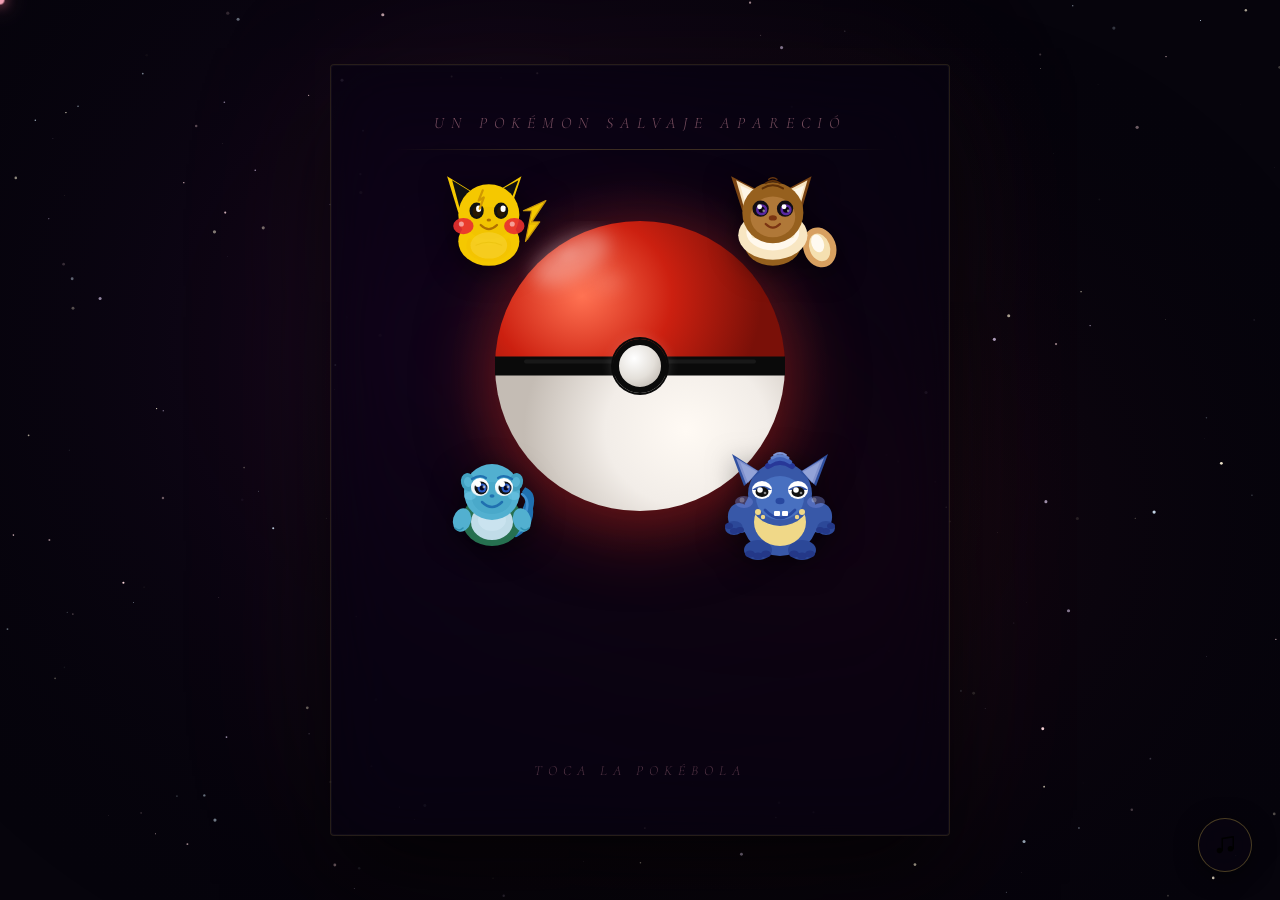
==== commit 7b68fbc4: "arreglo del pantallazo azul" ====
--- a/index.html
+++ b/index.html
@@ -1,393 +1,1801 @@
 <!DOCTYPE html>
 <html lang="es">
+
 <head>
     <meta charset="UTF-8">
     <meta name="viewport" content="width=device-width, initial-scale=1.0">
-    <title>Invitación de Boda - Isabella & Carlos</title>
-    <link rel="preconnect" href="https://fonts.googleapis.com">
-    <link rel="preconnect" href="https://fonts.gstatic.com" crossorigin>
-    <link href="https://fonts.googleapis.com/css2?family=Cormorant+Garamond:ital,wght@0,300;0,400;0,500;0,600;1,400&family=Great+Vibes&family=Playfair+Display:ital,wght@0,400;0,500;0,600;0,700;1,400&display=swap" rel="stylesheet">
-    <link rel="stylesheet" href="https://cdnjs.cloudflare.com/ajax/libs/font-awesome/6.4.0/css/all.min.css">
-    <link rel="stylesheet" href="styles.css">
+    <title>¿Quieres casarte conmigo?</title>
+    <style>
+        @import url('https://fonts.googleapis.com/css2?family=Cormorant+Garamond:ital,wght@0,300;0,400;1,300;1,400;1,600&display=swap');
+
+        :root {
+            --bg: #06040c;
+            --gold: #c9a84c;
+            --gold-lt: #f0d98a;
+            --rose: #d4607a;
+            --rose-lt: #f0a0b4;
+            --cream: #fdf6ee;
+            --ball-r: #cc2010;
+            --ball-rd: #7a1008;
+            --ball-w: #f2ede8;
+            --ball-wd: #c4bcb4;
+            --expo: cubic-bezier(0.16, 1, 0.3, 1);
+            --spring: cubic-bezier(0.34, 1.4, 0.64, 1);
+            --smooth: cubic-bezier(0.4, 0, 0.2, 1);
+        }
+
+        *,
+        *::before,
+        *::after {
+            margin: 0;
+            padding: 0;
+            box-sizing: border-box
+        }
+
+        html,
+        body {
+            width: 100%;
+            height: 100%;
+            overflow: hidden;
+            background: var(--bg);
+            font-family: 'Cormorant Garamond', serif;
+            -webkit-font-smoothing: antialiased
+        }
+
+        body {
+            cursor: none
+        }
+
+        #cur {
+            position: fixed;
+            z-index: 9999;
+            pointer-events: none;
+            width: 9px;
+            height: 9px;
+            border-radius: 50%;
+            background: var(--rose-lt);
+            box-shadow: 0 0 12px var(--rose), 0 0 26px var(--rose-lt);
+            transform: translate(-50%, -50%);
+            will-change: left, top
+        }
+
+        #sky,
+        #hearts {
+            position: fixed;
+            inset: 0;
+            pointer-events: none
+        }
+
+        #sky {
+            z-index: 0
+        }
+
+        #hearts {
+            z-index: 1
+        }
+
+        /* ── floating bg objects (pokeballs + pokemon) ── */
+        .bg-layer {
+            position: fixed;
+            inset: 0;
+            z-index: 2;
+            pointer-events: none;
+            overflow: hidden
+        }
+
+        .bg-obj {
+            position: absolute;
+            opacity: 0;
+            animation: bg-float var(--bd) var(--bdel) ease-in-out infinite
+        }
+
+        @keyframes bg-float {
+            0% {
+                opacity: 0;
+                transform: translateY(0) rotate(0deg) scale(1)
+            }
+
+            8% {
+                opacity: var(--ba)
+            }
+
+            92% {
+                opacity: var(--ba)
+            }
+
+            100% {
+                opacity: 0;
+                transform: translateY(var(--bty)) rotate(var(--br)) scale(.85)
+            }
+        }
+
+        .scene {
+            position: relative;
+            z-index: 10;
+            width: 100vw;
+            height: 100vh;
+            display: grid;
+            place-items: center
+        }
+
+        .card {
+            display: flex;
+            flex-direction: column;
+            align-items: center;
+            padding: 48px 64px 56px;
+            background: rgba(8, 4, 16, 0.68);
+            backdrop-filter: blur(34px) saturate(2);
+            -webkit-backdrop-filter: blur(34px) saturate(2);
+            border: 1px solid rgba(201, 168, 76, 0.16);
+            border-radius: 4px;
+            box-shadow: 0 0 0 1px rgba(255, 255, 255, 0.03) inset,
+                0 48px 100px rgba(0, 0, 0, 0.72),
+                0 0 180px rgba(212, 96, 122, 0.09);
+            opacity: 0;
+            transform: translateY(20px);
+            animation: card-in 1.2s 0.3s var(--expo) forwards;
+            width: min(620px, 94vw);
+        }
+
+        @keyframes card-in {
+            to {
+                opacity: 1;
+                transform: translateY(0)
+            }
+        }
+
+        /* ── TEXT (bigger, Spanish) ── */
+        .eyebrow {
+            font-style: italic;
+            font-weight: 300;
+            font-size: clamp(13px, 1.8vw, 16px);
+            letter-spacing: 7px;
+            text-transform: uppercase;
+            color: rgba(240, 160, 180, 0.48);
+            margin-bottom: 16px;
+            opacity: 0;
+            animation: fade-up .8s .9s var(--expo) forwards
+        }
+
+        .rule {
+            width: 100%;
+            height: 1px;
+            background: linear-gradient(90deg, transparent, rgba(201, 168, 76, .26) 30%, rgba(201, 168, 76, .26) 70%, transparent);
+            margin-bottom: 36px;
+            opacity: 0;
+            animation: fade-in .8s 1s ease forwards
+        }
+
+        .stage {
+            position: relative;
+            width: 360px;
+            height: 360px;
+            flex-shrink: 0
+        }
+
+        .halo {
+            position: absolute;
+            top: 50%;
+            left: 50%;
+            transform: translate(-50%, -50%);
+            width: 380px;
+            height: 380px;
+            border-radius: 50%;
+            background: radial-gradient(circle, rgba(204, 32, 16, .18) 0%, rgba(212, 96, 122, .07) 48%, transparent 70%);
+            animation: halo-breathe 3.2s ease-in-out infinite;
+            pointer-events: none
+        }
+
+        @keyframes halo-breathe {
+
+            0%,
+            100% {
+                transform: translate(-50%, -50%) scale(.86);
+                opacity: .5
+            }
+
+            50% {
+                transform: translate(-50%, -50%) scale(1.14);
+                opacity: 1
+            }
+        }
+
+        /* ── POKEBALL ── */
+        .ball-wrap {
+            position: absolute;
+            top: 50%;
+            left: 50%;
+            transform: translate(-50%, -50%);
+            width: 290px;
+            height: 290px;
+            cursor: pointer;
+            filter: drop-shadow(0 14px 38px rgba(204, 32, 16, .54));
+            transition: filter .35s ease;
+            will-change: filter
+        }
+
+        .ball-wrap:hover:not(.opened) {
+            filter: drop-shadow(0 16px 48px rgba(204, 32, 16, .88)) drop-shadow(0 0 88px rgba(212, 96, 122, .45))
+        }
+
+        .ball {
+            width: 290px;
+            height: 290px;
+            position: relative
+        }
+
+        .ball-wrap:not(.opened) .ball {
+            animation: idle-float 4s ease-in-out infinite
+        }
+
+        @keyframes idle-float {
+
+            0%,
+            100% {
+                transform: translateY(0) rotate(0deg)
+            }
+
+            30% {
+                transform: translateY(-10px) rotate(-2deg)
+            }
+
+            70% {
+                transform: translateY(-5px) rotate(1.4deg)
+            }
+        }
+
+        .ball-wrap:not(.opened):hover .ball {
+            animation: hover-shake .55s ease-in-out
+        }
+
+        @keyframes hover-shake {
+
+            0%,
+            100% {
+                transform: rotate(0deg) scale(1.04)
+            }
+
+            20% {
+                transform: rotate(-11deg) scale(1.04)
+            }
+
+            40% {
+                transform: rotate(11deg) scale(1.05)
+            }
+
+            60% {
+                transform: rotate(-6deg) scale(1.04)
+            }
+
+            80% {
+                transform: rotate(5deg) scale(1.04)
+            }
+        }
+
+        .half {
+            position: absolute;
+            left: 0;
+            width: 290px;
+            height: 145px;
+            overflow: hidden
+        }
+
+        .h-top {
+            top: 0;
+            transform-origin: 50% 100%
+        }
+
+        .h-bot {
+            bottom: 0;
+            transform-origin: 50% 0
+        }
+
+        .h-top .fill {
+            width: 290px;
+            height: 290px;
+            border-radius: 50%;
+            position: absolute;
+            top: 0;
+            left: 0;
+            background: radial-gradient(ellipse 62% 56% at 30% 26%, #ff7252 0%, var(--ball-r) 50%, var(--ball-rd) 100%)
+        }
+
+        .h-bot .fill {
+            width: 290px;
+            height: 290px;
+            border-radius: 50%;
+            position: absolute;
+            bottom: 0;
+            left: 0;
+            background: radial-gradient(ellipse 56% 52% at 66% 72%, #fffaf4 0%, var(--ball-w) 50%, var(--ball-wd) 100%)
+        }
+
+        .spec {
+            position: absolute;
+            pointer-events: none;
+            border-radius: 50%;
+            background: rgba(255, 255, 255, .32);
+            filter: blur(9px)
+        }
+
+        .spec-a {
+            top: 18px;
+            left: 34px;
+            width: 84px;
+            height: 40px;
+            transform: rotate(-28deg)
+        }
+
+        .spec-b {
+            top: 54px;
+            left: 96px;
+            width: 34px;
+            height: 15px;
+            transform: rotate(-14deg);
+            opacity: .52
+        }
+
+        .spec-c {
+            top: 28px;
+            left: 62px;
+            width: 22px;
+            height: 10px;
+            transform: rotate(-20deg);
+            opacity: .36;
+            filter: blur(5px)
+        }
+
+        .band {
+            position: absolute;
+            top: 50%;
+            left: 0;
+            transform: translateY(-50%);
+            width: 100%;
+            height: 19px;
+            background: #0a0a0a;
+            z-index: 5
+        }
+
+        .band::after {
+            content: '';
+            position: absolute;
+            top: 3px;
+            left: 10%;
+            width: 80%;
+            height: 4px;
+            background: rgba(255, 255, 255, .06);
+            border-radius: 2px
+        }
+
+        .btn {
+            position: absolute;
+            top: 50%;
+            left: 50%;
+            transform: translate(-50%, -50%);
+            width: 54px;
+            height: 54px;
+            border-radius: 50%;
+            background: radial-gradient(circle at 36% 32%, #fff 0%, #e4e0da 52%, #b0a8a0 100%);
+            border: 6px solid #0a0a0a;
+            z-index: 10;
+            box-shadow: 0 0 0 2px #0a0a0a, 0 0 14px rgba(255, 255, 255, .2);
+            animation: btn-pulse 2.8s 2s ease-in-out infinite
+        }
+
+        @keyframes btn-pulse {
+
+            0%,
+            100% {
+                box-shadow: 0 0 0 2px #0a0a0a, 0 0 12px rgba(255, 255, 255, .2), 0 0 28px rgba(201, 168, 76, .14)
+            }
+
+            50% {
+                box-shadow: 0 0 0 2px #0a0a0a, 0 0 28px rgba(255, 255, 255, .62), 0 0 58px rgba(201, 168, 76, .5), 0 0 80px rgba(212, 96, 122, .26)
+            }
+        }
+
+        /* open */
+        .ball-wrap.opened .ball {
+            animation: ball-pop .25s var(--spring) forwards
+        }
+
+        @keyframes ball-pop {
+            0% {
+                transform: scale(1)
+            }
+
+            50% {
+                transform: scale(.87)
+            }
+
+            100% {
+                transform: scale(1.08)
+            }
+        }
+
+        .ball-wrap.opened .h-top {
+            animation: split-t .95s .15s var(--smooth) forwards
+        }
+
+        .ball-wrap.opened .h-bot {
+            animation: split-b .95s .15s var(--smooth) forwards
+        }
+
+        @keyframes split-t {
+            0% {
+                transform: translateY(0) rotateX(0deg);
+                opacity: 1
+            }
+
+            62% {
+                transform: translateY(-104px) rotateX(-24deg);
+                opacity: 1
+            }
+
+            100% {
+                transform: translateY(-220px) rotateX(-52deg);
+                opacity: 0
+            }
+        }
+
+        @keyframes split-b {
+            0% {
+                transform: translateY(0) rotateX(0deg);
+                opacity: 1
+            }
+
+            62% {
+                transform: translateY(104px) rotateX(24deg);
+                opacity: 1
+            }
+
+            100% {
+                transform: translateY(220px) rotateX(52deg);
+                opacity: 0
+            }
+        }
+
+        .ball-wrap.opened .band,
+        .ball-wrap.opened .btn {
+            animation: fade0 .2s .1s ease forwards
+        }
+
+        @keyframes fade0 {
+            to {
+                opacity: 0
+            }
+        }
+
+        .e-ring {
+            position: absolute;
+            top: 50%;
+            left: 50%;
+            width: 290px;
+            height: 290px;
+            border-radius: 50%;
+            transform: translate(-50%, -50%) scale(0);
+            opacity: 0;
+            pointer-events: none;
+            border-style: solid
+        }
+
+        .e-ring:nth-child(1) {
+            border-width: 1.5px;
+            border-color: rgba(201, 168, 76, .8)
+        }
+
+        .e-ring:nth-child(2) {
+            border-width: 1px;
+            border-color: rgba(212, 96, 122, .55)
+        }
+
+        .e-ring:nth-child(3) {
+            border-width: 1px;
+            border-color: rgba(255, 255, 255, .2)
+        }
+
+        .ball-wrap.opened .e-ring:nth-child(1) {
+            animation: e-ring 1s .28s ease-out forwards
+        }
+
+        .ball-wrap.opened .e-ring:nth-child(2) {
+            animation: e-ring 1s .45s ease-out forwards
+        }
+
+        .ball-wrap.opened .e-ring:nth-child(3) {
+            animation: e-ring 1s .62s ease-out forwards
+        }
+
+        @keyframes e-ring {
+            0% {
+                transform: translate(-50%, -50%) scale(.5);
+                opacity: .9
+            }
+
+            100% {
+                transform: translate(-50%, -50%) scale(5.2);
+                opacity: 0
+            }
+        }
+
+        .p-layer {
+            position: absolute;
+            top: 50%;
+            left: 50%;
+            pointer-events: none
+        }
+
+        .p {
+            position: absolute;
+            border-radius: 50%;
+            opacity: 0;
+            transform-origin: 0 0
+        }
+
+        .ball-wrap.opened .p {
+            animation: p-fly var(--pt) var(--pd) var(--expo) forwards
+        }
+
+        @keyframes p-fly {
+            0% {
+                transform: rotate(var(--a)) translateX(2px) scale(1.1);
+                opacity: 1
+            }
+
+            75% {
+                opacity: .8
+            }
+
+            100% {
+                transform: rotate(var(--a)) translateX(var(--dist)) scale(0);
+                opacity: 0
+            }
+        }
+
+        /* ── POKEMON CORNERS ── */
+        .poke {
+            position: absolute;
+            pointer-events: none;
+            z-index: 20;
+            filter: drop-shadow(0 5px 14px rgba(0, 0, 0, .55))
+        }
+
+        .poke.pikachu {
+            top: -18px;
+            left: -18px;
+            width: 112px;
+            height: 112px;
+            animation: poke-tl 3.8s ease-in-out infinite
+        }
+
+        .poke.eevee {
+            top: -18px;
+            right: -18px;
+            width: 112px;
+            height: 112px;
+            animation: poke-tr 4.2s ease-in-out infinite
+        }
+
+        .poke.squirtle {
+            bottom: -16px;
+            left: -16px;
+            width: 108px;
+            height: 108px;
+            animation: poke-bl 3.5s ease-in-out infinite
+        }
+
+        .poke.munchlax {
+            bottom: -18px;
+            right: -18px;
+            width: 116px;
+            height: 116px;
+            animation: poke-br 4s ease-in-out infinite
+        }
+
+        @keyframes poke-tl {
+
+            0%,
+            100% {
+                transform: translate(0, 0) rotate(-3deg)
+            }
+
+            50% {
+                transform: translate(4px, -11px) rotate(2deg)
+            }
+        }
+
+        @keyframes poke-tr {
+
+            0%,
+            100% {
+                transform: translate(0, 0) rotate(3deg)
+            }
+
+            50% {
+                transform: translate(-4px, -10px) rotate(-2deg)
+            }
+        }
+
+        @keyframes poke-bl {
+
+            0%,
+            100% {
+                transform: translate(0, 0) rotate(2deg)
+            }
+
+            50% {
+                transform: translate(4px, -9px) rotate(-3deg)
+            }
+        }
+
+        @keyframes poke-br {
+
+            0%,
+            100% {
+                transform: translate(0, 0) rotate(-2deg)
+            }
+
+            50% {
+                transform: translate(-5px, -12px) rotate(3deg)
+            }
+        }
+
+        .stage.opened .poke {
+            animation: poke-out .5s var(--expo) forwards !important
+        }
+
+        @keyframes poke-out {
+            to {
+                opacity: 0;
+                transform: scale(.5) translateY(16px)
+            }
+        }
+
+        /* ── RING ── */
+        .ring-wrap {
+            position: absolute;
+            top: 50%;
+            left: 50%;
+            transform: translate(-50%, -58%) scale(.5);
+            opacity: 0;
+            pointer-events: none;
+            transform-origin: 50% 100%;
+            will-change: transform, opacity
+        }
+
+        .ring-wrap.show {
+            animation: ring-rise 1.1s .55s var(--spring) forwards
+        }
+
+        @keyframes ring-rise {
+            0% {
+                transform: translate(-50%, -58%) scale(.45) rotateX(20deg);
+                opacity: 0
+            }
+
+            55% {
+                opacity: 1
+            }
+
+            75% {
+                transform: translate(-50%, -58%) scale(1.05) rotateX(-4deg)
+            }
+
+            100% {
+                transform: translate(-50%, -58%) scale(1) rotateX(0deg);
+                opacity: 1
+            }
+        }
+
+        .ring-float {
+            animation: ring-float 3.6s ease-in-out infinite
+        }
+
+        @keyframes ring-float {
+
+            0%,
+            100% {
+                transform: translateY(0) rotate(-1.5deg)
+            }
+
+            50% {
+                transform: translateY(-12px) rotate(1.5deg)
+            }
+        }
+
+        .sp {
+            position: absolute;
+            font-size: var(--ss, 10px);
+            color: var(--sc, #d6f0ff);
+            text-shadow: 0 0 8px currentColor, 0 0 16px rgba(255, 255, 255, .6);
+            opacity: 0;
+            animation: sp-dance var(--sd) var(--sdl) ease-in-out infinite
+        }
+
+        @keyframes sp-dance {
+
+            0%,
+            100% {
+                opacity: 0;
+                transform: translate(0, 0) scale(.4)
+            }
+
+            40%,
+            60% {
+                opacity: 1;
+                transform: translate(var(--sx), var(--sy)) scale(1)
+            }
+        }
+
+        /* ── PROPOSAL (bigger text, Spanish) ── */
+        .proposal {
+            margin-top: 30px;
+            text-align: center;
+            opacity: 0;
+            pointer-events: none
+        }
+
+        .proposal.show {
+            animation: fade-up .9s var(--expo) forwards;
+            pointer-events: all
+        }
+
+        .p-question {
+            font-size: clamp(28px, 4.8vw, 42px);
+            font-style: italic;
+            font-weight: 300;
+            color: var(--cream);
+            letter-spacing: 2px;
+            line-height: 1.15;
+            text-shadow: 0 0 40px rgba(201, 168, 76, .4)
+        }
+
+        .p-sub {
+            margin-top: 12px;
+            font-size: clamp(12px, 1.6vw, 15px);
+            font-style: italic;
+            font-weight: 300;
+            letter-spacing: 6px;
+            text-transform: uppercase;
+            color: rgba(240, 160, 180, .4)
+        }
+
+        .yes-btn {
+            margin-top: 24px;
+            padding: 15px 52px;
+            background: transparent;
+            border: 1px solid rgba(201, 168, 76, .48);
+            border-radius: 1px;
+            font-family: 'Cormorant Garamond', serif;
+            font-style: italic;
+            font-size: clamp(16px, 2.2vw, 22px);
+            letter-spacing: 5px;
+            color: var(--gold-lt);
+            cursor: pointer;
+            position: relative;
+            overflow: hidden;
+            transition: border-color .3s, box-shadow .3s
+        }
+
+        .yes-btn::before {
+            content: '';
+            position: absolute;
+            inset: 0;
+            background: linear-gradient(135deg, rgba(201, 168, 76, .1), rgba(212, 96, 122, .07));
+            opacity: 0;
+            transition: opacity .3s
+        }
+
+        .yes-btn:hover {
+            border-color: rgba(201, 168, 76, .88);
+            box-shadow: 0 0 26px rgba(201, 168, 76, .22), 0 0 50px rgba(212, 96, 122, .12)
+        }
+
+        .yes-btn:hover::before {
+            opacity: 1
+        }
+
+        .hint {
+            margin-top: 26px;
+            font-size: clamp(11px, 1.4vw, 14px);
+            font-style: italic;
+            font-weight: 300;
+            letter-spacing: 6px;
+            text-transform: uppercase;
+            color: rgba(240, 160, 180, .32);
+            opacity: 0;
+            transition: opacity .6s;
+            animation: fade-in 1s 2s ease forwards, hint-breathe 4s 3s ease-in-out infinite
+        }
+
+        @keyframes hint-breathe {
+
+            0%,
+            100% {
+                opacity: .32
+            }
+
+            50% {
+                opacity: .62
+            }
+        }
+
+        @keyframes fade-up {
+            from {
+                opacity: 0;
+                transform: translateY(16px)
+            }
+
+            to {
+                opacity: 1;
+                transform: translateY(0)
+            }
+        }
+
+        @keyframes fade-in {
+            to {
+                opacity: 1
+            }
+        }
+
+        #flash {
+            position: fixed;
+            inset: 0;
+            z-index: 800;
+            pointer-events: none;
+            background: #fffaf2;
+            opacity: 0
+        }
+
+        #flash.go {
+            animation: flash-anim .7s ease forwards
+        }
+
+        @keyframes flash-anim {
+            0% {
+                opacity: 0
+            }
+
+            30% {
+                opacity: .9
+            }
+
+            100% {
+                opacity: 0
+            }
+        }
+
+        #curtain {
+            position: fixed;
+            inset: 0;
+            z-index: 900;
+            background: var(--bg);
+            opacity: 0;
+            pointer-events: none;
+            display: flex;
+            flex-direction: column;
+            align-items: center;
+            justify-content: center;
+            gap: 16px
+        }
+
+        #curtain.go {
+            pointer-events: all;
+            animation: curtain-fade .9s .5s ease forwards
+        }
+
+        @keyframes curtain-fade {
+            to {
+                opacity: 1
+            }
+        }
+
+        .c-ring {
+            font-size: 56px;
+            opacity: 0;
+            animation: c-item .7s 1.4s var(--spring) forwards;
+            filter: drop-shadow(0 0 20px rgba(201, 168, 76, .7))
+        }
+
+        .c-text {
+            font-style: italic;
+            font-size: clamp(22px, 3vw, 30px);
+            font-weight: 300;
+            color: var(--gold-lt);
+            letter-spacing: 4px;
+            opacity: 0;
+            animation: c-item .7s 1.9s var(--expo) forwards
+        }
+
+        @keyframes c-item {
+            from {
+                opacity: 0;
+                transform: translateY(14px)
+            }
+
+            to {
+                opacity: 1;
+                transform: translateY(0)
+            }
+        }
+
+        /* ── BOTÓN DE MÚSICA ── */
+        #musicBtn {
+            position: fixed;
+            bottom: 28px;
+            right: 28px;
+            z-index: 5000;
+            width: 54px;
+            height: 54px;
+            border-radius: 50%;
+            background: rgba(8, 4, 16, .78);
+            border: 1px solid rgba(201, 168, 76, .35);
+            backdrop-filter: blur(18px);
+            -webkit-backdrop-filter: blur(18px);
+            cursor: pointer;
+            display: flex;
+            align-items: center;
+            justify-content: center;
+            transition: border-color .3s, box-shadow .3s, transform .2s;
+            box-shadow: 0 4px 22px rgba(0, 0, 0, .55);
+        }
+
+        #musicBtn:hover {
+            border-color: rgba(201, 168, 76, .75);
+            transform: scale(1.09);
+            box-shadow: 0 4px 26px rgba(0, 0, 0, .6), 0 0 22px rgba(201, 168, 76, .22);
+        }
+
+        #musicBtn svg.ico {
+            width: 22px;
+            height: 22px;
+            transition: opacity .25s;
+            fill: var(--gold-lt);
+        }
+
+        #musicBtn .waves {
+            display: flex;
+            align-items: center;
+            gap: 3px;
+            opacity: 0;
+            position: absolute;
+            transition: opacity .28s;
+        }
+
+        #musicBtn.playing .ico {
+            opacity: 0;
+        }
+
+        #musicBtn.playing .waves {
+            opacity: 1;
+        }
+
+        .wb {
+            width: 4px;
+            border-radius: 2px;
+            background: var(--gold);
+            animation: wdance var(--wd) ease-in-out infinite alternate;
+        }
+
+        .wb:nth-child(1) {
+            height: 10px;
+            --wd: .60s
+        }
+
+        .wb:nth-child(2) {
+            height: 19px;
+            --wd: .45s;
+            animation-delay: .10s
+        }
+
+        .wb:nth-child(3) {
+            height: 14px;
+            --wd: .55s;
+            animation-delay: .20s
+        }
+
+        .wb:nth-child(4) {
+            height: 21px;
+            --wd: .50s;
+            animation-delay: .05s
+        }
+
+        .wb:nth-child(5) {
+            height: 10px;
+            --wd: .65s;
+            animation-delay: .15s
+        }
+
+        @keyframes wdance {
+            from {
+                transform: scaleY(.35);
+                opacity: .55
+            }
+
+            to {
+                transform: scaleY(1);
+                opacity: 1
+            }
+        }
+
+        #musicBtn.playing {
+            animation: mring 2.4s ease-in-out infinite;
+        }
+
+        @keyframes mring {
+
+            0%,
+            100% {
+                box-shadow: 0 4px 22px rgba(0, 0, 0, .55), 0 0 0 2px rgba(201, 168, 76, .42), 0 0 28px rgba(201, 168, 76, .18)
+            }
+
+            50% {
+                box-shadow: 0 4px 22px rgba(0, 0, 0, .55), 0 0 0 4px rgba(201, 168, 76, .22), 0 0 46px rgba(201, 168, 76, .36)
+            }
+        }
+
+        #musicBtn::after {
+            content: attr(data-tip);
+            position: absolute;
+            right: 62px;
+            font-family: 'Cormorant Garamond', serif;
+            font-style: italic;
+            font-size: 13px;
+            letter-spacing: 2px;
+            color: var(--gold-lt);
+            white-space: nowrap;
+            opacity: 0;
+            pointer-events: none;
+            background: rgba(8, 4, 16, .88);
+            border: 1px solid rgba(201, 168, 76, .2);
+            padding: 5px 14px;
+            border-radius: 2px;
+            backdrop-filter: blur(12px);
+            transition: opacity .25s;
+        }
+
+        #musicBtn:hover::after {
+            opacity: 1
+        }
+    </style>
 </head>
+
 <body>
-    <audio id="bgMusic" loop>
-        <source src="https://www.soundhelix.com/examples/mp3/SoundHelix-Song-3.mp3" type="audio/mpeg">
+
+    <canvas id="sky"></canvas>
+    <canvas id="hearts"></canvas>
+    <div class="bg-layer" id="bgLayer"></div>
+    <div id="cur"></div>
+    <div id="flash"></div>
+
+    <!-- AUDIO -->
+    <audio id="bgMusic" loop preload="auto">
+        <source src="./Audios/Audio de Miguel.mp3" type="audio/mpeg">
     </audio>
 
-    <!-- Loading Screen -->
-    <div class="loading-screen" id="loadingScreen">
-        <div class="loading-spinner">
-            <div class="spinner-ring"></div>
-            <div class="spinner-ring"></div>
-            <div class="spinner-heart">
-                <i class="fas fa-heart"></i>
-            </div>
+    <!-- BOTÓN MÚSICA -->
+    <button id="musicBtn" data-tip="Música" aria-label="Reproducir / pausar música">
+        <!-- ícono nota musical -->
+        <svg class="ico" viewBox="0 0 24 24" xmlns="http://www.w3.org/2000/svg">
+            <path d="M9 18V5l12-2v13" stroke-width="1.6" stroke="currentColor" fill="none" stroke-linecap="round"
+                stroke-linejoin="round" />
+            <circle cx="6" cy="18" r="3" fill="currentColor" />
+            <circle cx="18" cy="16" r="3" fill="currentColor" />
+        </svg>
+        <!-- barras de onda (visibles cuando suena) -->
+        <div class="waves">
+            <div class="wb"></div>
+            <div class="wb"></div>
+            <div class="wb"></div>
+            <div class="wb"></div>
+            <div class="wb"></div>
         </div>
-        <p class="loading-text">Acompañanos en este Momento Mágico...</p>
+    </button>
+    <div id="curtain">
+        <div class="c-ring">💍</div>
+        <div class="c-text">Sí, para siempre ♥</div>
     </div>
 
-    <!-- Loading Screen -->
-    <div class="loading-screen" id="loadingScreen">
-        <div class="loading-spinner">
-            <div class="spinner-ring"></div>
-            <div class="spinner-ring"></div>
-            <div class="spinner-heart">
-                <i class="fas fa-heart"></i>
-            </div>
-        </div>
-        <p class="loading-text">Acompañanos en este Momento Mágico...</p>
-    </div>
-
-    <main class="main-content" id="mainContent">
-        <!-- Hero Section -->
-        <section class="hero" id="hero">
-            <div class="hero-bg">
-                <div class="hero-overlay"></div>
-                <div class="hero-image"></div>
-                <div class="hero-particles" id="heroParticles"></div>
-                <div class="hero-rays">
-                    <div class="ray"></div>
-                    <div class="ray"></div>
-                    <div class="ray"></div>
+    <div class="scene">
+        <div class="card">
+
+            <div class="eyebrow">Un pokémon salvaje apareció</div>
+            <div class="rule"></div>
+
+            <div class="stage" id="stage">
+                <div class="halo"></div>
+
+                <!-- ══ ANILLO ══ -->
+                <div class="ring-wrap" id="ringWrap">
+                    <div class="ring-float">
+                        <svg width="148" height="172" viewBox="0 0 148 172" fill="none"
+                            xmlns="http://www.w3.org/2000/svg">
+                            <defs>
+                                <linearGradient id="gBand" x1="0" y1="0" x2="1" y2="0">
+                                    <stop offset="0%" stop-color="#3e2406" />
+                                    <stop offset="14%" stop-color="#a87c18" />
+                                    <stop offset="34%" stop-color="#ecd050" />
+                                    <stop offset="50%" stop-color="#fefad8" />
+                                    <stop offset="66%" stop-color="#ecd050" />
+                                    <stop offset="86%" stop-color="#a87c18" />
+                                    <stop offset="100%" stop-color="#3e2406" />
+                                </linearGradient>
+                                <linearGradient id="gDT" x1=".3" y1="0" x2=".7" y2="1">
+                                    <stop offset="0%" stop-color="#ffffff" />
+                                    <stop offset="22%" stop-color="#e8f7ff" />
+                                    <stop offset="100%" stop-color="#88c0e0" />
+                                </linearGradient>
+                                <linearGradient id="gDL" x1="0" y1="0" x2="1" y2="1">
+                                    <stop offset="0%" stop-color="#b4e2ff" />
+                                    <stop offset="100%" stop-color="#2464a4" />
+                                </linearGradient>
+                                <linearGradient id="gDR" x1="1" y1="0" x2="0" y2="1">
+                                    <stop offset="0%" stop-color="#e2f5ff" />
+                                    <stop offset="100%" stop-color="#4ca0c8" />
+                                </linearGradient>
+                                <linearGradient id="gDB" x1=".5" y1="0" x2=".5" y2="1">
+                                    <stop offset="0%" stop-color="#549cc4" />
+                                    <stop offset="100%" stop-color="#042034" />
+                                </linearGradient>
+                                <filter id="fG" x="-55%" y="-55%" width="210%" height="210%">
+                                    <feGaussianBlur stdDeviation="2.8" result="b" />
+                                    <feMerge>
+                                        <feMergeNode in="b" />
+                                        <feMergeNode in="SourceGraphic" />
+                                    </feMerge>
+                                </filter>
+                                <filter id="fS" x="-70%" y="-70%" width="240%" height="240%">
+                                    <feGaussianBlur stdDeviation="7.5" />
+                                </filter>
+                                <clipPath id="cL">
+                                    <rect x="0" y="84" width="148" height="88" />
+                                </clipPath>
+                            </defs>
+
+                            <!-- sombra -->
+                            <ellipse cx="74" cy="165" rx="32" ry="7" fill="rgba(0,0,0,.28)" filter="url(#fS)" />
+
+                            <!-- BANDA: círculo perfecto con stroke -->
+                            <circle cx="74" cy="112" r="38" stroke="#2e1804" stroke-width="15" fill="none" />
+                            <!-- arco inferior dorado -->
+                            <circle cx="74" cy="112" r="38" stroke="url(#gBand)" stroke-width="15" fill="none"
+                                clip-path="url(#cL)" />
+                            <!-- arco superior (detrás del engaste) más oscuro -->
+                            <path d="M 36 112 A 38 38 0 0 1 112 112" stroke="#7a5210" stroke-width="15" fill="none"
+                                stroke-linecap="butt" />
+                            <!-- capa dorada encima arco superior -->
+                            <path d="M 36 112 A 38 38 0 0 1 112 112" stroke="url(#gBand)" stroke-width="15" fill="none"
+                                stroke-linecap="butt" opacity=".46" />
+                            <!-- brillo en el tubo de la banda -->
+                            <circle cx="74" cy="112" r="38" stroke="rgba(255,252,150,.15)" stroke-width="5.5"
+                                fill="none" clip-path="url(#cL)" />
+                            <!-- línea brillante superior del tubo -->
+                            <circle cx="74" cy="112" r="38" stroke="rgba(255,248,100,.08)" stroke-width="2" fill="none"
+                                clip-path="url(#cL)" />
+
+                            <!-- ENGASTE -->
+                            <rect x="56" y="70" width="36" height="11" rx="3.5" fill="#9c6c0c" filter="url(#fG)" />
+                            <rect x="58" y="70.5" width="32" height="4" rx="2" fill="rgba(255,244,110,.28)" />
+
+                            <!-- 6 GARRAS -->
+                            <path d="M60 70 Q57 56 54 42" stroke="#c88c18" stroke-width="2.6" fill="none"
+                                stroke-linecap="round" />
+                            <path d="M74 68 Q74 54 74 39" stroke="#dcac20" stroke-width="2.6" fill="none"
+                                stroke-linecap="round" />
+                            <path d="M88 70 Q91 56 94 42" stroke="#c88c18" stroke-width="2.6" fill="none"
+                                stroke-linecap="round" />
+                            <path d="M59 73 Q50 62 46 49" stroke="#a06c0c" stroke-width="2.2" fill="none"
+                                stroke-linecap="round" />
+                            <path d="M89 73 Q98 62 102 49" stroke="#a06c0c" stroke-width="2.2" fill="none"
+                                stroke-linecap="round" />
+
+                            <!-- DIAMANTE -->
+                            <!-- culeta -->
+                            <polygon points="74,86 56,70 92,70" fill="url(#gDB)" filter="url(#fS)" opacity=".82" />
+                            <!-- pabellón izquierdo -->
+                            <polygon points="74,86 56,70 49,46 74,37" fill="url(#gDL)" />
+                            <!-- pabellón derecho -->
+                            <polygon points="74,86 92,70 99,46 74,37" fill="url(#gDR)" />
+                            <!-- tabla -->
+                            <polygon points="74,37 49,46 59,59 89,59 99,46" fill="url(#gDT)" filter="url(#fG)" />
+                            <!-- facetas superiores -->
+                            <polygon points="49,46 56,70 59,59" fill="#94ccea" opacity=".58" />
+                            <polygon points="99,46 92,70 89,59" fill="#ccecff" opacity=".58" />
+                            <!-- arista de la tabla -->
+                            <line x1="59" y1="59" x2="89" y2="59" stroke="rgba(255,255,255,.26)" stroke-width=".9" />
+
+                            <!-- brillos del diamante -->
+                            <ellipse cx="66" cy="47" rx="7" ry="4" fill="rgba(255,255,255,.75)"
+                                transform="rotate(-22,66,47)" filter="url(#fG)" />
+                            <ellipse cx="78" cy="50" rx="2.6" ry="1.7" fill="rgba(255,255,255,.38)"
+                                transform="rotate(10,78,50)" />
+                            <circle cx="58" cy="43" r="1.6" fill="rgba(255,255,255,.6)" filter="url(#fG)" />
+                            <circle cx="72" cy="39" r="1" fill="rgba(255,255,255,.45)" />
+                        </svg>
+                    </div>
+                    <!-- destellos del diamante -->
+                    <div class="sp"
+                        style="top:-24px;left:48px;--ss:15px;--sc:#f0f8ff;--sd:2.2s;--sdl:2s;--sx:-5px;--sy:-15px">✦
+                    </div>
+                    <div class="sp"
+                        style="top:-22px;left:84px;--ss:11px;--sc:#d6f0ff;--sd:1.9s;--sdl:2.4s;--sx:5px;--sy:-12px">✦
+                    </div>
+                    <div class="sp"
+                        style="top:-6px;left:118px;--ss:9px;--sc:#c9a84c;--sd:2.6s;--sdl:2.7s;--sx:9px;--sy:-5px">✧
+                    </div>
+                    <div class="sp"
+                        style="top:18px;left:4px;--ss:9px;--sc:#d6f0ff;--sd:2s;--sdl:3.1s;--sx:-9px;--sy:-5px">✧</div>
+                    <div class="sp"
+                        style="top:-38px;left:62px;--ss:20px;--sc:#c9a84c;--sd:3s;--sdl:2.2s;--sx:0;--sy:-19px">✦</div>
+                </div>
+
+                <!-- ══ PIKACHU — arriba izquierda ══ -->
+                <div class="poke pikachu">
+                    <svg viewBox="0 0 110 110" fill="none" xmlns="http://www.w3.org/2000/svg">
+                        <!-- rayo cola -->
+                        <path d="M82 72 L96 53 L88 53 L102 32 L80 42 L88 42 Z" fill="#f5c800" stroke="#c8960c"
+                            stroke-width="1.2" stroke-linejoin="round" />
+                        <!-- sombra rayo -->
+                        <path d="M84 70 L94 55 L87 55 L98 37" stroke="#d0a000" stroke-width="1.5" fill="none"
+                            stroke-linecap="round" opacity=".4" />
+                        <!-- cuerpo -->
+                        <ellipse cx="46" cy="72" rx="30" ry="24" fill="#f5c800" />
+                        <ellipse cx="46" cy="76" rx="22" ry="16" fill="#f0be00" opacity=".35" />
+                        <!-- oreja izquierda -->
+                        <polygon points="16,44 5,8 34,26" fill="#f5c800" />
+                        <polygon points="18,42 10,12 31,25" fill="#111" />
+                        <polygon points="19,41 13,17 29,25" fill="#111" />
+                        <!-- oreja derecha -->
+                        <polygon points="66,44 78,8 49,26" fill="#f5c800" />
+                        <polygon points="64,42 75,12 51,25" fill="#111" />
+                        <polygon points="63,41 72,17 52,25" fill="#111" />
+                        <!-- cabeza -->
+                        <circle cx="46" cy="46" r="30" fill="#f5c800" />
+                        <!-- sombra cara -->
+                        <ellipse cx="46" cy="54" rx="22" ry="16" fill="#eab800" opacity=".3" />
+                        <!-- mejillas rojas -->
+                        <ellipse cx="21" cy="57" rx="10" ry="8" fill="#e83030" opacity=".92" />
+                        <ellipse cx="71" cy="57" rx="10" ry="8" fill="#e83030" opacity=".92" />
+                        <!-- brillo mejilla -->
+                        <circle cx="19" cy="55" r="2.5" fill="rgba(255,255,255,.5)" />
+                        <circle cx="69" cy="55" r="2.5" fill="rgba(255,255,255,.5)" />
+                        <!-- ojos -->
+                        <ellipse cx="34" cy="42" rx="7" ry="8" fill="#111" />
+                        <ellipse cx="58" cy="42" rx="7" ry="8" fill="#111" />
+                        <!-- iris -->
+                        <ellipse cx="34" cy="43" rx="4" ry="5" fill="#2a1800" />
+                        <ellipse cx="58" cy="43" rx="4" ry="5" fill="#2a1800" />
+                        <!-- brillo ojo grande -->
+                        <ellipse cx="36" cy="40" rx="2.5" ry="3.2" fill="white" />
+                        <ellipse cx="60" cy="40" rx="2.5" ry="3.2" fill="white" />
+                        <!-- brillo ojo pequeño -->
+                        <circle cx="37" cy="38.5" r="1.2" fill="white" opacity=".8" />
+                        <circle cx="61" cy="38.5" r="1.2" fill="white" opacity=".8" />
+                        <!-- nariz -->
+                        <ellipse cx="46" cy="51" rx="2.2" ry="1.5" fill="#b07000" />
+                        <!-- boca -->
+                        <path d="M38 56 Q46 64 54 56" stroke="#b07000" stroke-width="2.2" fill="none"
+                            stroke-linecap="round" />
+                        <!-- parche barriga -->
+                        <ellipse cx="46" cy="76" rx="18" ry="13" fill="#f8d438" opacity=".55" />
+                        <!-- lineas barriga -->
+                        <path d="M33 76 Q46 70 59 76" stroke="#e0b800" stroke-width="1" fill="none" opacity=".4" />
+                        <!-- rayo frente -->
+                        <path d="M40 22 L36 32 L41 29 L37 40" stroke="#d09800" stroke-width="2.2" fill="none"
+                            stroke-linecap="round" stroke-linejoin="round" />
+                    </svg>
+                </div>
+
+                <!-- ══ EEVEE — arriba derecha ══ -->
+                <div class="poke eevee">
+                    <svg viewBox="0 0 110 110" fill="none" xmlns="http://www.w3.org/2000/svg">
+                        <!-- cola mullida -->
+                        <ellipse cx="92" cy="78" rx="16" ry="20" fill="#d8a060" transform="rotate(-20,92,78)" />
+                        <ellipse cx="92" cy="78" rx="10" ry="14" fill="#f5e0b0" transform="rotate(-20,92,78)" />
+                        <ellipse cx="90" cy="74" rx="6" ry="9" fill="#fffaf0" transform="rotate(-20,90,74)" />
+                        <!-- cuerpo -->
+                        <ellipse cx="46" cy="74" rx="28" ry="22" fill="#96601e" />
+                        <!-- cuello/melena grande -->
+                        <ellipse cx="46" cy="66" rx="34" ry="24" fill="#f8e6c2" />
+                        <!-- melena interior más clara -->
+                        <ellipse cx="46" cy="63" rx="26" ry="18" fill="#fff8ec" />
+                        <!-- textura melena -->
+                        <circle cx="28" cy="66" r="3" fill="#f0d8a0" opacity=".55" />
+                        <circle cx="64" cy="66" r="3" fill="#f0d8a0" opacity=".55" />
+                        <circle cx="32" cy="60" r="2.2" fill="#f0d8a0" opacity=".45" />
+                        <circle cx="60" cy="60" r="2.2" fill="#f0d8a0" opacity=".45" />
+                        <circle cx="46" cy="62" r="2" fill="#f0d8a0" opacity=".35" />
+                        <!-- oreja izquierda -->
+                        <polygon points="16,42 5,8 36,24" fill="#7a4414" />
+                        <polygon points="18,40 10,12 33,24" fill="#f8e4c0" />
+                        <polygon points="20,39 14,17 31,25" fill="#fdf6e8" />
+                        <!-- oreja derecha -->
+                        <polygon points="74,42 84,8 54,24" fill="#7a4414" />
+                        <polygon points="72,40 80,12 57,24" fill="#f8e4c0" />
+                        <polygon points="70,39 77,17 59,25" fill="#fdf6e8" />
+                        <!-- cabeza -->
+                        <circle cx="46" cy="44" r="30" fill="#96601e" />
+                        <!-- zona cara más clara -->
+                        <ellipse cx="46" cy="48" rx="22" ry="20" fill="#b07838" />
+                        <!-- ojos -->
+                        <circle cx="34" cy="40" r="8" fill="#110d14" />
+                        <circle cx="58" cy="40" r="8" fill="#110d14" />
+                        <!-- iris violeta -->
+                        <circle cx="35" cy="41" r="5.5" fill="#5828a0" />
+                        <circle cx="59" cy="41" r="5.5" fill="#5828a0" />
+                        <!-- pupila -->
+                        <circle cx="35" cy="41" r="3" fill="#08040e" />
+                        <circle cx="59" cy="41" r="3" fill="#08040e" />
+                        <!-- brillo ojo -->
+                        <circle cx="33" cy="38" r="2.4" fill="white" />
+                        <circle cx="57" cy="38" r="2.4" fill="white" />
+                        <circle cx="37" cy="42" r="1.2" fill="rgba(255,255,255,.5)" />
+                        <circle cx="61" cy="42" r="1.2" fill="rgba(255,255,255,.5)" />
+                        <!-- nariz -->
+                        <ellipse cx="46" cy="49" rx="4" ry="2.6" fill="#7a3412" />
+                        <!-- boca -->
+                        <path d="M39 55 Q46 62 53 55" stroke="#7a3412" stroke-width="2.2" fill="none"
+                            stroke-linecap="round" />
+                        <!-- marcas frente -->
+                        <path d="M36 20 Q46 14 56 20" stroke="#5e3008" stroke-width="2" fill="none"
+                            stroke-linecap="round" />
+                        <path d="M39 15 Q46 10 53 15" stroke="#5e3008" stroke-width="1.8" fill="none"
+                            stroke-linecap="round" />
+                        <path d="M42 11 Q46 8 50 11" stroke="#6a3810" stroke-width="1.4" fill="none"
+                            stroke-linecap="round" />
+                    </svg>
+                </div>
+
+                <!-- ══ SQUIRTLE — abajo izquierda ══ -->
+                <div class="poke squirtle">
+                    <svg viewBox="0 0 108 108" fill="none" xmlns="http://www.w3.org/2000/svg">
+                        <!-- cola espiral -->
+                        <path d="M72 80 Q88 70 86 54 Q90 40 80 36 Q88 44 82 54 Q84 66 70 74" stroke="#2070b0"
+                            stroke-width="6" fill="none" stroke-linecap="round" />
+                        <path d="M72 80 Q84 72 82 58 Q86 46 78 40" stroke="#4090d0" stroke-width="2.5" fill="none"
+                            stroke-linecap="round" />
+                        <!-- caparazón -->
+                        <ellipse cx="48" cy="66" rx="30" ry="26" fill="#267050" />
+                        <!-- textura hex caparazón -->
+                        <path d="M33,55 L48,47 L63,55 L63,73 L48,81 L33,73 Z" stroke="#165838" stroke-width="1.8"
+                            fill="none" stroke-linejoin="round" />
+                        <line x1="48" y1="47" x2="48" y2="81" stroke="#165838" stroke-width="1.2" opacity=".55" />
+                        <line x1="33" y1="64" x2="63" y2="64" stroke="#165838" stroke-width="1.2" opacity=".55" />
+                        <line x1="33" y1="55" x2="48" y2="64" stroke="#165838" stroke-width=".9" opacity=".38" />
+                        <line x1="63" y1="55" x2="48" y2="64" stroke="#165838" stroke-width=".9" opacity=".38" />
+                        <line x1="33" y1="73" x2="48" y2="64" stroke="#165838" stroke-width=".9" opacity=".38" />
+                        <line x1="63" y1="73" x2="48" y2="64" stroke="#165838" stroke-width=".9" opacity=".38" />
+                        <!-- borde brillante caparazón -->
+                        <path d="M36 53 Q48 46 60 53" stroke="#38a870" stroke-width="2" fill="none"
+                            stroke-linecap="round" />
+                        <!-- barriga -->
+                        <ellipse cx="48" cy="68" rx="21" ry="18" fill="#c0dce8" />
+                        <!-- patrón barriga -->
+                        <ellipse cx="48" cy="66" rx="14" ry="11" fill="#d0e8f4" opacity=".6" />
+                        <!-- brazos -->
+                        <ellipse cx="18" cy="66" rx="9" ry="12" fill="#52b0d0" transform="rotate(15,18,66)" />
+                        <ellipse cx="78" cy="66" rx="9" ry="12" fill="#52b0d0" transform="rotate(-15,78,66)" />
+                        <!-- garras brazos -->
+                        <path d="M11 74 Q15 78 19 74" stroke="#3090b0" stroke-width="1.5" fill="none"
+                            stroke-linecap="round" />
+                        <path d="M77 74 Q81 78 85 74" stroke="#3090b0" stroke-width="1.5" fill="none"
+                            stroke-linecap="round" />
+                        <!-- cabeza -->
+                        <circle cx="48" cy="38" r="28" fill="#52b0d0" />
+                        <!-- sombra cabeza -->
+                        <ellipse cx="48" cy="44" rx="20" ry="16" fill="#42a0c0" opacity=".45" />
+                        <!-- protuberancias orejas -->
+                        <ellipse cx="24" cy="28" rx="7" ry="9" fill="#42a0c0" transform="rotate(-12,24,28)" />
+                        <ellipse cx="72" cy="28" rx="7" ry="9" fill="#42a0c0" transform="rotate(12,72,28)" />
+                        <!-- borde orejas -->
+                        <ellipse cx="24" cy="28" rx="4" ry="5" fill="#62c0e0" transform="rotate(-12,24,28)"
+                            opacity=".6" />
+                        <ellipse cx="72" cy="28" rx="4" ry="5" fill="#62c0e0" transform="rotate(12,72,28)"
+                            opacity=".6" />
+                        <!-- ojos -->
+                        <circle cx="36" cy="33" r="9" fill="white" />
+                        <circle cx="60" cy="33" r="9" fill="white" />
+                        <!-- sombra ojo -->
+                        <ellipse cx="36" cy="35" rx="9" ry="7" fill="#e8f4f8" opacity=".5" />
+                        <ellipse cx="60" cy="35" rx="9" ry="7" fill="#e8f4f8" opacity=".5" />
+                        <!-- pupila exterior -->
+                        <circle cx="37" cy="34" r="6.5" fill="#111" />
+                        <circle cx="61" cy="34" r="6.5" fill="#111" />
+                        <!-- iris azul -->
+                        <circle cx="38" cy="34" r="4.5" fill="#2858c0" />
+                        <circle cx="62" cy="34" r="4.5" fill="#2858c0" />
+                        <!-- pupila centro -->
+                        <circle cx="38" cy="34" r="2.4" fill="#04041e" />
+                        <circle cx="62" cy="34" r="2.4" fill="#04041e" />
+                        <!-- brillos -->
+                        <circle cx="34" cy="30" r="3" fill="white" />
+                        <circle cx="58" cy="30" r="3" fill="white" />
+                        <circle cx="40" cy="33" r="1.4" fill="rgba(255,255,255,.6)" />
+                        <circle cx="64" cy="33" r="1.4" fill="rgba(255,255,255,.6)" />
+                        <!-- cejas -->
+                        <path d="M28 25 Q36 20 42 24" stroke="#2070b0" stroke-width="2.2" fill="none"
+                            stroke-linecap="round" />
+                        <path d="M54 24 Q60 20 68 25" stroke="#2070b0" stroke-width="2.2" fill="none"
+                            stroke-linecap="round" />
+                        <!-- nariz -->
+                        <ellipse cx="48" cy="42" rx="2.5" ry="1.8" fill="#2070b0" />
+                        <!-- sonrisa -->
+                        <path d="M38 48 Q48 58 58 48" stroke="#2070b0" stroke-width="2.5" fill="none"
+                            stroke-linecap="round" />
+                        <!-- mejillas -->
+                        <ellipse cx="26" cy="42" rx="6" ry="4" fill="#7ad0ee" opacity=".42" />
+                        <ellipse cx="70" cy="42" rx="6" ry="4" fill="#7ad0ee" opacity=".42" />
+                    </svg>
+                </div>
+
+                <!-- ══ MUNCHLAX — abajo derecha ══ -->
+                <div class="poke munchlax">
+                    <svg viewBox="0 0 116 116" fill="none" xmlns="http://www.w3.org/2000/svg">
+                        <!-- cuerpo grande -->
+                        <circle cx="58" cy="70" r="38" fill="#3858a8" />
+                        <!-- pies -->
+                        <ellipse cx="36" cy="102" rx="14" ry="10" fill="#2c4898" />
+                        <ellipse cx="80" cy="102" rx="14" ry="10" fill="#2c4898" />
+                        <!-- dedos pies izq -->
+                        <ellipse cx="28" cy="106" rx="5" ry="3.5" fill="#243888" />
+                        <ellipse cx="36" cy="108" rx="5" ry="3.5" fill="#243888" />
+                        <ellipse cx="44" cy="106" rx="5" ry="3.5" fill="#243888" />
+                        <!-- dedos pies der -->
+                        <ellipse cx="72" cy="106" rx="5" ry="3.5" fill="#243888" />
+                        <ellipse cx="80" cy="108" rx="5" ry="3.5" fill="#243888" />
+                        <ellipse cx="88" cy="106" rx="5" ry="3.5" fill="#243888" />
+                        <!-- barriga parche -->
+                        <ellipse cx="58" cy="74" rx="26" ry="24" fill="#f0d888" />
+                        <!-- brillo barriga -->
+                        <ellipse cx="52" cy="68" rx="12" ry="10" fill="rgba(255,248,150,.32)" />
+                        <!-- líneas barriga -->
+                        <path d="M40 74 Q58 66 76 74" stroke="#d8b860" stroke-width="1.2" fill="none" opacity=".4" />
+                        <!-- brazos -->
+                        <ellipse cx="18" cy="70" rx="12" ry="15" fill="#3858a8" transform="rotate(-10,18,70)" />
+                        <ellipse cx="98" cy="70" rx="12" ry="15" fill="#3858a8" transform="rotate(10,98,70)" />
+                        <!-- garras izq -->
+                        <ellipse cx="12" cy="80" rx="9" ry="7" fill="#2c4898" />
+                        <ellipse cx="7" cy="78" rx="4" ry="3" fill="#243888" />
+                        <ellipse cx="12" cy="83" rx="4" ry="3" fill="#243888" />
+                        <ellipse cx="18" cy="82" rx="4" ry="3" fill="#243888" />
+                        <!-- garras der -->
+                        <ellipse cx="104" cy="80" rx="9" ry="7" fill="#2c4898" />
+                        <ellipse cx="109" cy="78" rx="4" ry="3" fill="#243888" />
+                        <ellipse cx="104" cy="83" rx="4" ry="3" fill="#243888" />
+                        <ellipse cx="98" cy="82" rx="4" ry="3" fill="#243888" />
+                        <!-- cabeza -->
+                        <circle cx="58" cy="46" r="32" fill="#3858a8" />
+                        <!-- zona cara más clara -->
+                        <ellipse cx="58" cy="50" rx="24" ry="22" fill="#4870c0" />
+                        <!-- orejas puntiagudas -->
+                        <polygon points="22,38 10,6 38,24" fill="#3050a0" />
+                        <polygon points="24,36 14,10 36,23" fill="#8090cc" />
+                        <polygon points="26,35 18,14 35,24" fill="#a0b0e0" opacity=".6" />
+                        <polygon points="94,38 106,6 78,24" fill="#3050a0" />
+                        <polygon points="92,36 102,10 80,23" fill="#8090cc" />
+                        <polygon points="90,35 98,14 81,24" fill="#a0b0e0" opacity=".6" />
+                        <!-- ojos somnolientos -->
+                        <ellipse cx="40" cy="42" rx="10" ry="9" fill="white" />
+                        <ellipse cx="76" cy="42" rx="10" ry="9" fill="white" />
+                        <!-- párpado superior -->
+                        <path d="M30 42 Q40 34 50 42" fill="#3858a8" />
+                        <path d="M66 42 Q76 34 86 42" fill="#3858a8" />
+                        <!-- iris soñoliento -->
+                        <ellipse cx="40" cy="44" rx="6.5" ry="5" fill="#111" />
+                        <ellipse cx="76" cy="44" rx="6.5" ry="5" fill="#111" />
+                        <!-- brillo ojo -->
+                        <circle cx="38" cy="42" r="2.8" fill="white" />
+                        <circle cx="74" cy="42" r="2.8" fill="white" />
+                        <circle cx="43" cy="45" r="1.3" fill="rgba(255,255,255,.5)" />
+                        <circle cx="79" cy="45" r="1.3" fill="rgba(255,255,255,.5)" />
+                        <!-- nariz -->
+                        <ellipse cx="58" cy="53" rx="4.5" ry="3.2" fill="#2848a0" />
+                        <!-- boca feliz grande -->
+                        <path d="M43 62 Q58 78 73 62" stroke="#2848a0" stroke-width="2.8" fill="none"
+                            stroke-linecap="round" />
+                        <!-- dientes -->
+                        <rect x="52" y="63" width="6" height="5" rx="1" fill="white" />
+                        <rect x="60" y="63" width="6" height="5" rx="1" fill="white" />
+                        <!-- migas comida -->
+                        <circle cx="36" cy="64" r="3" fill="#f0d888" />
+                        <circle cx="41" cy="69" r="2.2" fill="#f0d888" />
+                        <circle cx="80" cy="64" r="3" fill="#f0d888" />
+                        <circle cx="75" cy="69" r="2.2" fill="#f0d888" />
+                        <!-- mejillas -->
+                        <ellipse cx="22" cy="54" rx="9" ry="6" fill="#7888d8" opacity=".42" />
+                        <ellipse cx="94" cy="54" rx="9" ry="6" fill="#7888d8" opacity=".42" />
+                        <!-- brillo mejilla -->
+                        <circle cx="20" cy="52" r="2.5" fill="rgba(255,255,255,.25)" />
+                        <circle cx="92" cy="52" r="2.5" fill="rgba(255,255,255,.25)" />
+                        <!-- mechón pelo (3 capas) -->
+                        <path d="M46 18 Q58 10 70 18" stroke="#283898" stroke-width="6" fill="none"
+                            stroke-linecap="round" />
+                        <path d="M48 14 Q58 7 68 14" stroke="#4060b8" stroke-width="4.5" fill="none"
+                            stroke-linecap="round" />
+                        <path d="M50 10 Q58 5 66 10" stroke="#6080cc" stroke-width="3" fill="none"
+                            stroke-linecap="round" />
+                        <path d="M52 7 Q58 3 64 7" stroke="#8098d8" stroke-width="1.8" fill="none"
+                            stroke-linecap="round" />
+                    </svg>
+                </div>
+
+                <!-- ══ POKEBALL ══ -->
+                <div class="ball-wrap" id="ballWrap" onclick="openBall()">
+                    <div class="e-ring"></div>
+                    <div class="e-ring"></div>
+                    <div class="e-ring"></div>
+                    <div class="ball">
+                        <div class="half h-top">
+                            <div class="fill"></div>
+                            <div class="spec spec-a"></div>
+                            <div class="spec spec-b"></div>
+                            <div class="spec spec-c"></div>
+                        </div>
+                        <div class="band"></div>
+                        <div class="btn"></div>
+                        <div class="half h-bot">
+                            <div class="fill"></div>
+                        </div>
+                    </div>
+                    <div class="p-layer" id="pLayer"></div>
                 </div>
             </div>
-            <div class="hero-content">
-                <p class="hero-subtitle">Estamos preparando todo para recibirte</p>
-                <div class="hero-names">
-                    <span class="name">Yda</span>
-                    <span class="amp">&</span>
-                    <span class="name">Emi</span>
-                </div>
-                <div class="hero-date-row">
-                    <span class="line"></span>
-                    <span class="date">15 de Mayo, 2027</span>
-                    <span class="line"></span>
-                </div>
-                <div class="hero-location">
-                    <i class="fas fa-map-marker-alt"></i>
-                    <span>Hacienda Los Alpes, Bogotá</span>
-                </div>
-                <a href="#rsvp" class="hero-btn">
-                    <span>Ver Invitación</span>
-                    <i class="fas fa-chevron-down"></i>
-                </a>
+
+            <!-- propuesta EN ESPAÑOL, letras grandes -->
+            <div class="proposal" id="proposal">
+                <div class="p-question">¿Quieres casarte conmigo?</div>
+                <div class="p-sub">un lazo legendario nos espera</div>
+                <button class="yes-btn" onclick="sayYes()">Sí, para siempre</button>
             </div>
-            <div class="scroll-hint">
-                <div class="scroll-line"></div>
-            </div>
-        </section>
-
-        <!-- Opening -->
-        <section class="section opening" id="opening">
-            <div class="section-particles" id="openingParticles"></div>
-            <div class="container">
-                <div class="opening-inner">
-                    <div class="deco-line">
-                        <span></span>
-                        <i class="fas fa-heart"></i>
-                        <span></span>
-                    </div>
-                    <p class="opening-text">
-                        Con el corazón lleno de alegría y la emoción de compartir este momento único,<br>
-                        te invitamos a ser parte de nuestra historia de amor.
-                    </p>
-                    <div class="names-line">
-                        <span>Yda</span>
-                        <span class="and">&</span>
-                        <span>Emi</span>
-                    </div>
-                </div>
-            </div>
-        </section>
-
-        <!-- Countdown -->
-        <section class="section countdown" id="countdown">
-            <div class="countdown-particles" id="countdownParticles"></div>
-            <div class="container">
-                <h2 class="section-title light">Falta poco para el gran día</h2>
-                <div class="countdown-grid">
-                    <div class="count-box">
-                        <div class="count-glow"></div>
-                        <span class="count-num" id="days">00</span>
-                        <span class="count-label">Días</span>
-                    </div>
-                    <span class="count-sep">:</span>
-                    <div class="count-box">
-                        <div class="count-glow"></div>
-                        <span class="count-num" id="hours">00</span>
-                        <span class="count-label">Horas</span>
-                    </div>
-                    <span class="count-sep">:</span>
-                    <div class="count-box">
-                        <div class="count-glow"></div>
-                        <span class="count-num" id="minutes">00</span>
-                        <span class="count-label">Minutos</span>
-                    </div>
-                    <span class="count-sep">:</span>
-                    <div class="count-box">
-                        <div class="count-glow"></div>
-                        <span class="count-num" id="seconds">00</span>
-                        <span class="count-label">Segundos</span>
-                    </div>
-                </div>
-            </div>
-        </section>
-
-        <!-- Parents -->
-        <!-- <section class="section parents" id="parents">
-            <div class="container">
-                <h2 class="section-title light">Con la bendición de nuestros padres</h2>
-                <div class="parents-grid">
-                    <div class="parent-card">
-                        <span class="parent-label">Padres de la Novia</span>
-                        <div class="parent-names">
-                            <p>María Elena Gutiérrez</p>
-                            <p>Roberto Alejandro Mendoza</p>
-                        </div>
-                    </div>
-                    <div class="parent-heart">
-                        <i class="fas fa-heart"></i>
-                    </div>
-                    <div class="parent-card">
-                        <span class="parent-label">Padres del Novio</span>
-                        <div class="parent-names">
-                            <p>Carmen Lucía Pérez</p>
-                            <p>Andrés Felipe Ramírez</p>
-                        </div>
-                    </div>
-                </div>
-            </div>
-        </section> -->
-
-        <!-- Gallery -->
-        <section class="section gallery" id="gallery">
-            <div class="container">
-                <h2 class="section-title light">Nuestros momentos</h2>
-                <div class="gallery-grid">
-                    <div class="gallery-item big">
-                        <img src="https://images.unsplash.com/photo-1519741497674-611481863552?w=800&q=80" alt="Foto de pareja 1">
-                        <div class="gallery-overlay">
-                            <i class="fas fa-expand"></i>
-                        </div>
-                    </div>
-                    <div class="gallery-item">
-                        <img src="https://images.unsplash.com/photo-1529636798458-92182e662485?w=600&q=80" alt="Foto de pareja 2">
-                        <div class="gallery-overlay">
-                            <i class="fas fa-expand"></i>
-                        </div>
-                    </div>
-                    <div class="gallery-item">
-                        <img src="https://images.unsplash.com/photo-1522673607200-164d1b6ce486?w=600&q=80" alt="Foto de pareja 3">
-                        <div class="gallery-overlay">
-                            <i class="fas fa-expand"></i>
-                        </div>
-                    </div>
-                    <div class="gallery-item">
-                        <img src="https://images.unsplash.com/photo-1511285560929-80b456fea0bc?w=600&q=80" alt="Foto de pareja 4">
-                        <div class="gallery-overlay">
-                            <i class="fas fa-expand"></i>
-                        </div>
-                    </div>
-                    <div class="gallery-item">
-                        <img src="https://images.unsplash.com/photo-1465495976277-4387d4b0b4c6?w=600&q=80" alt="Foto de pareja 5">
-                        <div class="gallery-overlay">
-                            <i class="fas fa-expand"></i>
-                        </div>
-                    </div>
-                    <div class="gallery-item big">
-                        <img src="https://images.unsplash.com/photo-1519225421980-715cb0215aed?w=800&q=80" alt="Foto de pareja 6">
-                        <div class="gallery-overlay">
-                            <i class="fas fa-expand"></i>
-                        </div>
-                    </div>
-                </div>
-            </div>
-        </section>
-
-        <!-- Video -->
-        <section class="section video-section" id="video">
-            <div class="container">
-                <h2 class="section-title light">Our Love Story</h2>
-                <div class="video-box">
-                    <video id="weddingVideo" poster="https://images.unsplash.com/photo-1519741497674-611481863552?w=1200&q=80" muted playsinline>
-                        <source src="https://www.w3schools.com/html/mov_bbb.mp4" type="video/mp4">
-                    </video>
-                    <div class="play-btn" id="playBtn">
-                        <div class="play-ring"></div>
-                        <i class="fas fa-play"></i>
-                    </div>
-                </div>
-                <p class="video-hint">Toca para reproducir</p>
-            </div>
-        </section>
-
-        <!-- Details -->
-        <!-- <section class="section details" id="details">
-            <div class="container">
-                <h2 class="section-title light">Detalles del Evento</h2>
-                <div class="details-grid">
-                    <div class="detail-card">
-                        <div class="detail-icon">
-                            <i class="fas fa-church"></i>
-                        </div>
-                        <h3>Ceremonia Religiosa</h3>
-                        <div class="detail-time">3:00 PM</div>
-                        <div class="detail-place">Capilla San Ignacio</div>
-                        <div class="detail-address">Calle 72 #10-07, Bogotá</div>
-                        <a href="https://maps.google.com/?q=Capilla+San+Ignacio+Bogota" target="_blank" class="detail-btn">
-                            <i class="fas fa-directions"></i>
-                            Cómo llegar
-                        </a>
-                    </div>
-                    <div class="detail-card featured">
-                        <div class="detail-badge">Principal</div>
-                        <div class="detail-icon">
-                            <i class="fas fa-champagne-glasses"></i>
-                        </div>
-                        <h3>Recepción</h3>
-                        <div class="detail-time">6:00 PM</div>
-                        <div class="detail-place">Hacienda Los Alpes</div>
-                        <div class="detail-address">Km 12 Vía La Calera, Bogotá</div>
-                        <a href="https://maps.google.com/?q=Hacienda+Los+Alpes+Bogota" target="_blank" class="detail-btn primary">
-                            <i class="fas fa-directions"></i>
-                            Cómo llegar
-                        </a>
-                    </div>
-                    <div class="detail-card">
-                        <div class="detail-icon">
-                            <i class="fas fa-utensils"></i>
-                        </div>
-                        <h3>Cena & Celebración</h3>
-                        <div class="detail-time">7:30 PM</div>
-                        <div class="detail-place">Salón Principal</div>
-                        <div class="detail-address">Traje formal elegante</div>
-                        <span class="dress-code">
-                            <i class="fas fa-tshirt"></i>
-                            Código de vestimenta
-                        </span>
-                    </div>
-                </div>
-            </div>
-        </section> -->
-
-        <section id="detalles" class="detalles" style="display: block !important; visibility: visible !important; opacity: 1 !important;">
-            <div class="section-background"></div>
-            <div class="container" style="display: block !important; visibility: visible !important; opacity: 1 !important;">
-                <h2 class="section-title reveal-fade">Detalles del Evento</h2>
-
-                <div class="detalles-grid">
-                    <div class="detalle-card reveal-fade" data-delay="0" style="display: block !important; visibility: visible !important; opacity: 1 !important; background: #ffffff;">
-                        <div class="detalle-icon">
-                            <i class="far fa-calendar"></i>
-                        </div>
-                        <h3>Fecha del Evento</h3>
-                        <p>15 de Mayo de 2027</p>
-                    </div>
-
-                    <div class="detalle-card reveal-fade" data-delay="100" style="display: block !important; visibility: visible !important; opacity: 1 !important; background: #ffffff;">
-                        <div class="detalle-icon">
-                            <i class="far fa-clock"></i>
-                        </div>
-                        <h3>Hora del Evento</h3>
-                        <p>18:00 horas</p>
-                    </div>
-
-                    <div class="detalle-card reveal-fade" data-delay="200" style="display: block !important; visibility: visible !important; opacity: 1 !important; background: #ffffff;">
-                        <div class="detalle-icon">
-                            <i class="fas fa-map-marker-alt"></i>
-                        </div>
-                        <h3>Lugar del Evento</h3>
-                        <p>Salón Bolgheri</p>
-                        <p class="direccion">Santiago Derqui 703, X5105 Villa Allende, Córdoba</p>
-                        <a href="https://maps.app.goo.gl/gf9b5vFtXw4Xs3hMA" target="_blank" class="detalle-btn">
-                            <i class="fas fa-external-link-alt"></i>
-                            Ver en Google Maps
-                        </a>
-                    </div>
-                </div>
-            </div>
-        </section>
-
-        <!-- Regalos -->
-        <section id="regalos" class="section regalos">
-            <div class="container">
-                <h2 class="section-title light">Mesa de Regalos</h2>
-                <div class="regalo-card">
-                    <div class="regalo-icon">
-                        <i class="fas fa-gift"></i>
-                    </div>
-                    <p class="regalo-texto">Tu presencia es el mejor regalo. Pero si deseas colaborarnos, aquí encontrarás toda la información.</p>
-                </div>
-            </div>
-        </section>
-
-        <!-- RSVP -->
-        <section class="section rsvp" id="rsvp">
-            <div class="rsvp-particles" id="rsvpParticles"></div>
-            <div class="container">
-                <div class="rsvp-box">
-                    <div class="rsvp-icon">
-                        <i class="fas fa-heart"></i>
-                    </div>
-                    <h2 class="rsvp-question">¿Nos vas a acompañar?</h2>
-                    <p class="rsvp-text">Tu presencia será el mejor regalo. Pero si deseas obsequiarnos algo, nuestra honeymoon está esperando.</p>
-                    <a href="https://forms.google.com/rsvp-wedding" target="_blank" class="rsvp-btn">
-                        <span>Confirmar Asistencia</span>
-                        <i class="fas fa-arrow-right"></i>
-                    </a>
-                </div>
-            </div>
-        </section>
-
-        <!-- Footer -->
-        <footer class="footer">
-            <div class="footer-particles" id="footerParticles"></div>
-            <div class="footer-hearts">
-                <i class="fas fa-heart"></i>
-                <i class="fas fa-heart"></i>
-                <i class="fas fa-heart"></i>
-            </div>
-            <p class="footer-names">Yda & Emi</p>
-            <p class="footer-date">15 de Mayo, 2027</p>
-            <p class="footer-tag">#YdaYEmi2027</p>
-        </footer>
-
-        <!-- Floating Buttons -->
-        <div class="float-btns">
-            <button class="float-btn music-btn" id="musicBtn">
-                <i class="fas fa-music" id="musicIcon"></i>
-                <div class="btn-wave"></div>
-            </button>
-            <div class="float-dropdown">
-                <button class="float-btn whatsapp-btn" id="whatsappBtn">
-                    <i class="fab fa-whatsapp"></i>
-                </button>
-                <div class="dropdown-menu" id="dropdownMenu">
-                    <p class="dropdown-title">Contactar a:</p>
-                    <a href="https://wa.me/573001234567?text=Hola%20Yda%2C%20quiero%20consultarte%20algo%20sobre%20la%20boda" target="_blank" class="dropdown-item">
-                        <i class="fas fa-female"></i>
-                        <span>Yda</span>
-                    </a>
-                    <a href="https://wa.me/5493516177173?text=Hola%20Emi%2C%20quiero%20consultarte%20algo%20sobre%20la%20boda" target="_blank" class="dropdown-item">
-                        <i class="fas fa-male"></i>
-                        <span>Emi</span>
-                    </a>
-                </div>
-            </div>
+            <div class="hint" id="hint">toca la pokébola</div>
+
         </div>
-    </main>
-
-    <!-- Lightbox -->
-    <div class="lightbox" id="lightbox">
-        <button class="lightbox-close" id="lightboxClose">
-            <i class="fas fa-times"></i>
-        </button>
-        <img class="lightbox-img" id="lightboxImg" src="" alt="">
     </div>
 
-    <script src="https://cdnjs.cloudflare.com/ajax/libs/gsap/3.12.2/gsap.min.js"></script>
-    <script src="https://cdnjs.cloudflare.com/ajax/libs/gsap/3.12.2/ScrollTrigger.min.js"></script>
-    <script src="script.js"></script>
+    <script>
+        /* cursor suavizado */
+        const cur = document.getElementById('cur');
+        let mx = 0, my = 0, cx = 0, cy = 0;
+        document.addEventListener('mousemove', e => { mx = e.clientX; my = e.clientY });
+        (function lp() { cx += (mx - cx) * .16; cy += (my - cy) * .16; cur.style.left = cx + 'px'; cur.style.top = cy + 'px'; requestAnimationFrame(lp) })();
+
+        /* cielo estrellado */
+        (function () {
+            const c = document.getElementById('sky'), ctx = c.getContext('2d');
+            let W, H, st = [];
+            function rs() {
+                W = c.width = innerWidth; H = c.height = innerHeight; st = [];
+                for (let i = 0; i < 210; i++)st.push({
+                    x: Math.random() * W, y: Math.random() * H,
+                    r: Math.random() * 1.5 + .15, a: Math.random(), da: (Math.random() - .5) * .006,
+                    h: [350, 42, 210, 270][Math.floor(Math.random() * 4)]
+                })
+            }
+            addEventListener('resize', rs); rs();
+            function dr() {
+                ctx.clearRect(0, 0, W, H);
+                [[W * .35, H * .38, W * .52, .14, 290], [W * .68, H * .58, W * .42, .10, 345], [W * .5, H * .5, W * .3, .06, 42]]
+                    .forEach(([x, y, r, a, h]) => {
+                        const g = ctx.createRadialGradient(x, y, 0, x, y, r);
+                        g.addColorStop(0, `hsla(${h},65%,38%,${a})`); g.addColorStop(1, 'transparent');
+                        ctx.fillStyle = g; ctx.fillRect(0, 0, W, H)
+                    });
+                st.forEach(s => {
+                    s.a += s.da; if (s.a > 1) { s.a = 1; s.da *= -1 } if (s.a < 0) { s.a = 0; s.da *= -1 }
+                    ctx.beginPath(); ctx.arc(s.x, s.y, s.r, 0, Math.PI * 2);
+                    ctx.fillStyle = `hsla(${s.h},72%,90%,${s.a})`; ctx.fill()
+                });
+                requestAnimationFrame(dr)
+            } dr()
+        })();
+
+        /* corazones y pétalos */
+        (function () {
+            const c = document.getElementById('hearts'), ctx = c.getContext('2d');
+            let W, H, it = [];
+            function rs() { W = c.width = innerWidth; H = c.height = innerHeight }
+            addEventListener('resize', rs); rs();
+            function sp() {
+                if (it.length > 32) return; const h = Math.random() > .42;
+                it.push({
+                    x: Math.random() * W, y: H + 16, sz: Math.random() * 11 + 4,
+                    vx: (Math.random() - .5) * .5, vy: -(Math.random() * .4 + .17),
+                    rot: Math.random() * Math.PI * 2, vr: (Math.random() - .5) * .014,
+                    a: Math.random() * .27 + .06, isHeart: h, hue: h ? 336 + Math.random() * 20 : 34 + Math.random() * 18
+                })
+            }
+            setInterval(sp, 360);
+            function hp(ctx, x, y, s) {
+                const k = s * .038; ctx.save(); ctx.translate(x, y); ctx.scale(k, k);
+                ctx.beginPath(); ctx.moveTo(0, -6); ctx.bezierCurveTo(0, -10, -7, -10, -7, -4);
+                ctx.bezierCurveTo(-7, 0, 0, 5, 0, 9); ctx.bezierCurveTo(0, 5, 7, 0, 7, -4);
+                ctx.bezierCurveTo(7, -10, 0, -10, 0, -6); ctx.closePath(); ctx.restore()
+            }
+            function dr() {
+                ctx.clearRect(0, 0, W, H); it = it.filter(p => p.y > -40);
+                it.forEach(p => {
+                    p.x += p.vx + Math.sin(Date.now() * .0007 + p.y * .01) * .26; p.y += p.vy; p.rot += p.vr;
+                    ctx.save(); ctx.globalAlpha = p.a;
+                    if (p.isHeart) { ctx.fillStyle = `hsl(${p.hue},78%,65%)`; hp(ctx, p.x, p.y, p.sz); ctx.fill() }
+                    else {
+                        ctx.translate(p.x, p.y); ctx.rotate(p.rot); ctx.fillStyle = `hsl(${p.hue},65%,68%)`;
+                        ctx.beginPath(); ctx.ellipse(0, 0, p.sz * .28, p.sz, .3, 0, Math.PI * 2); ctx.fill()
+                    }
+                    ctx.restore()
+                }); requestAnimationFrame(dr)
+            } dr()
+        })();
+
+        /* ── CAPA DE FONDO: pokébolas + pokémon flotantes ── */
+        (function () {
+            const layer = document.getElementById('bgLayer');
+
+            /* Mini-Pokémon SVGs para el fondo */
+            const bgPokemon = [
+                /* Pikachu mini */
+                `<svg viewBox="0 0 60 60" fill="none"><polygon points="10,24 5,6 20,14" fill="#f5c800"/><polygon points="11,23 7,8 18,14" fill="#111"/><polygon points="38,24 42,6 28,14" fill="#f5c800"/><polygon points="37,23 41,8 30,14" fill="#111"/><circle cx="24" cy="26" r="17" fill="#f5c800"/><ellipse cx="12" cy="31" rx="6" ry="5" fill="#e83030" opacity=".9"/><ellipse cx="36" cy="31" rx="6" ry="5" fill="#e83030" opacity=".9"/><ellipse cx="18" cy="24" rx="4" ry="5" fill="#111"/><ellipse cx="30" cy="24" rx="4" ry="5" fill="#111"/><ellipse cx="19" cy="23" rx="1.8" ry="2.2" fill="white"/><ellipse cx="31" cy="23" rx="1.8" ry="2.2" fill="white"/><ellipse cx="24" cy="29" rx="1.2" ry=".9" fill="#b07000"/><path d="M20 32 Q24 37 28 32" stroke="#b07000" stroke-width="1.4" fill="none" stroke-linecap="round"/></svg>`,
+                /* Eevee mini */
+                `<svg viewBox="0 0 60 60" fill="none"><polygon points="10,24 4,5 22,14" fill="#7a4414"/><polygon points="12,23 8,8 20,14" fill="#f8e4c0"/><polygon points="40,24 48,5 30,14" fill="#7a4414"/><polygon points="38,23 44,8 32,14" fill="#f8e4c0"/><ellipse cx="28" cy="36" rx="20" ry="14" fill="#f8e4c0"/><ellipse cx="28" cy="34" rx="15" ry="10" fill="#fffaec"/><circle cx="28" cy="26" r="17" fill="#96601e"/><ellipse cx="28" cy="30" rx="13" ry="11" fill="#b07838"/><circle cx="20" cy="23" r="5" fill="#110d14"/><circle cx="36" cy="23" r="5" fill="#110d14"/><circle cx="21" cy="23" r="3" fill="#5828a0"/><circle cx="37" cy="23" r="3" fill="#5828a0"/><circle cx="20" cy="21" r="1.6" fill="white"/><circle cx="36" cy="21" r="1.6" fill="white"/><ellipse cx="28" cy="30" rx="2.5" ry="1.6" fill="#7a3412"/><path d="M23 34 Q28 39 33 34" stroke="#7a3412" stroke-width="1.4" fill="none" stroke-linecap="round"/></svg>`,
+                /* Squirtle mini */
+                `<svg viewBox="0 0 60 60" fill="none"><ellipse cx="30" cy="40" rx="19" ry="17" fill="#267050"/><path d="M21,35 L30,30 L39,35 L39,46 L30,51 L21,46 Z" stroke="#165838" stroke-width="1.2" fill="none" stroke-linejoin="round"/><ellipse cx="30" cy="42" rx="13" ry="11" fill="#c0dce8"/><circle cx="30" cy="24" r="17" fill="#52b0d0"/><ellipse cx="15" cy="18" rx="5" ry="6" fill="#42a0c0" transform="rotate(-12,15,18)"/><ellipse cx="45" cy="18" rx="5" ry="6" fill="#42a0c0" transform="rotate(12,45,18)"/><circle cx="22" cy="22" r="6" fill="white"/><circle cx="38" cy="22" r="6" fill="white"/><circle cx="23" cy="23" r="4" fill="#111"/><circle cx="39" cy="23" r="4" fill="#111"/><circle cx="24" cy="23" r="2.4" fill="#2858c0"/><circle cx="40" cy="23" r="2.4" fill="#2858c0"/><circle cx="22" cy="20" r="2" fill="white"/><circle cx="38" cy="20" r="2" fill="white"/><ellipse cx="30" cy="27" rx="1.5" ry="1.1" fill="#2070b0"/><path d="M24 31 Q30 37 36 31" stroke="#2070b0" stroke-width="1.6" fill="none" stroke-linecap="round"/></svg>`,
+                /* Munchlax mini */
+                `<svg viewBox="0 0 60 60" fill="none"><circle cx="30" cy="36" r="22" fill="#3858a8"/><ellipse cx="30" cy="40" rx="15" ry="14" fill="#f0d888"/><polygon points="10,22 4,4 22,14" fill="#3050a0"/><polygon points="12,21 8,7 20,14" fill="#8090cc"/><polygon points="50,22 56,4 38,14" fill="#3050a0"/><polygon points="48,21 52,7 40,14" fill="#8090cc"/><circle cx="30" cy="24" r="18" fill="#3858a8"/><ellipse cx="30" cy="28" rx="14" ry="12" fill="#4870c0"/><ellipse cx="20" cy="23" rx="6" ry="5.5" fill="white"/><ellipse cx="40" cy="23" rx="6" ry="5.5" fill="white"/><path d="M14 23 Q20 18 26 23" fill="#3858a8"/><path d="M34 23 Q40 18 46 23" fill="#3858a8"/><ellipse cx="20" cy="25" rx="4" ry="3" fill="#111"/><ellipse cx="40" cy="25" rx="4" ry="3" fill="#111"/><circle cx="18" cy="23" r="1.8" fill="white"/><circle cx="38" cy="23" r="1.8" fill="white"/><ellipse cx="30" cy="31" rx="2.8" ry="2" fill="#2848a0"/><path d="M22 37 Q30 45 38 37" stroke="#2848a0" stroke-width="1.8" fill="none" stroke-linecap="round"/><circle cx="18" cy="36" r="2" fill="#f0d888"/><circle cx="42" cy="36" r="2" fill="#f0d888"/></svg>`,
+                /* Charmander mini */
+                `<svg viewBox="0 0 60 60" fill="none"><ellipse cx="52" cy="48" rx="5" ry="8" fill="#f06820" transform="rotate(20,52,48)"/><circle cx="54" cy="42" r="5" fill="#ff4800" opacity=".8"/><circle cx="54" cy="41" r="3" fill="#ff9000" opacity=".7"/><circle cx="54" cy="40" r="1.5" fill="#ffe000" opacity=".8"/><circle cx="30" cy="32" r="18" fill="#f87820"/><ellipse cx="30" cy="36" rx="22" ry="16" fill="#f87820"/><ellipse cx="30" cy="40" rx="14" ry="11" fill="#ffd090"/><ellipse cx="20" cy="24" rx="4" ry="5" fill="#111"/><ellipse cx="40" cy="24" rx="4" ry="5" fill="#111"/><ellipse cx="21" cy="23" rx="1.8" ry="2.2" fill="white"/><ellipse cx="41" cy="23" rx="1.8" ry="2.2" fill="white"/><ellipse cx="30" cy="29" rx="1.5" ry="1" fill="#c05000"/><path d="M24 33 Q30 39 36 33" stroke="#c05000" stroke-width="1.5" fill="none" stroke-linecap="round"/><ellipse cx="18" cy="30" rx="4" ry="3" fill="#f0a060" opacity=".6"/><ellipse cx="42" cy="30" rx="4" ry="3" fill="#f0a060" opacity=".6"/></svg>`,
+                /* Jigglypuff mini */
+                `<svg viewBox="0 0 60 60" fill="none"><circle cx="30" cy="30" r="24" fill="#ffb0c8"/><ellipse cx="16" cy="20" rx="5" ry="7" fill="#ff90b0"/><ellipse cx="44" cy="20" rx="5" ry="7" fill="#ff90b0"/><circle cx="20" cy="26" r="7" fill="#60c0e8"/><circle cx="40" cy="26" r="7" fill="#60c0e8"/><circle cx="20" cy="26" r="5" fill="#1a1a2e"/><circle cx="40" cy="26" r="5" fill="#1a1a2e"/><circle cx="18" cy="24" r="2.2" fill="white"/><circle cx="38" cy="24" r="2.2" fill="white"/><ellipse cx="30" cy="33" rx="1.8" ry="1.2" fill="#e06090"/><path d="M24 37 Q30 43 36 37" stroke="#e06090" stroke-width="1.5" fill="none" stroke-linecap="round"/><ellipse cx="18" cy="36" rx="5" ry="3.5" fill="#ff90b0" opacity=".6"/><ellipse cx="42" cy="36" rx="5" ry="3.5" fill="#ff90b0" opacity=".6"/><path d="M28 14 Q30 10 32 14" stroke="#e06090" stroke-width="2" fill="none" stroke-linecap="round"/></svg>`,
+            ];
+
+            /* Pokébolas de distintos tipos */
+            const ballTypes = [
+                ['#cc2010', '#111', '#f2ede8', '#e8e4e0'],
+                ['#1848c8', '#111', '#f2ede8', '#cc2010'],
+                ['#f0c800', '#111', '#f2ede8', '#1a1a1a'],
+                ['#9020c0', '#111', '#f2ede8', '#e040e0'],
+                ['#388020', '#111', '#d8c870', '#c89000'],
+                ['#2a2a2a', '#444', '#f2ede8', '#408040'],
+                ['#e860a0', '#f0b0c0', '#f0f0f0', '#e860a0'],
+                ['#1a1a1a', '#c89000', '#c89000', '#c89000'],
+                ['#0098c0', '#0070a0', '#e8f0f8', '#0098c0'],
+                ['#c85000', '#e0b080', '#f8ece0', '#c85000'],
+                ['#78b020', '#a8c840', '#f0ece0', '#78b020'],
+                ['#00b0d8', '#f0c800', '#f0f0f8', '#f0c800'],
+            ];
+
+            /* Posiciones para pokébolas */
+            const ballPos = [
+                { l: '4%', t: '8%' }, { l: '90%', t: '14%' }, { l: '2%', t: '55%' }, { l: '92%', t: '50%' },
+                { l: '8%', t: '84%' }, { l: '88%', t: '82%' }, { l: '20%', t: '4%' }, { l: '76%', t: '6%' },
+                { l: '14%', t: '36%' }, { l: '82%', t: '36%' }, { l: '24%', t: '92%' }, { l: '72%', t: '90%' },
+            ];
+
+            /* Posiciones para pokémon */
+            const pokePos = [
+                { l: '32%', t: '2%' }, { l: '56%', t: '3%' }, { l: '1%', t: '18%' }, { l: '95%', t: '20%' },
+                { l: '0%', t: '70%' }, { l: '94%', t: '68%' }, { l: '36%', t: '93%' }, { l: '54%', t: '94%' },
+                { l: '16%', t: '50%' }, { l: '80%', t: '52%' }, { l: '10%', t: '10%' }, { l: '86%', t: '8%' },
+            ];
+
+            /* Crear pokébolas flotantes */
+            ballTypes.forEach((t, i) => {
+                const p = ballPos[i];
+                const sz = 24 + Math.random() * 28;
+                const div = document.createElement('div');
+                div.className = 'bg-obj';
+                const dur = 14 + Math.random() * 18, del = Math.random() * 20;
+                const rot = (Math.random() - .5) * 380, ty = -(60 + Math.random() * 60);
+                const alp = .1 + Math.random() * .14;
+                div.style.cssText = `left:${p.l};top:${p.t};width:${sz}px;height:${sz}px;--bd:${dur}s;--bdel:${del}s;--br:${rot}deg;--bty:${ty}px;--ba:${alp};`;
+                div.innerHTML = `<svg width="${sz}" height="${sz}" viewBox="0 0 40 40" fill="none">
+      <circle cx="20" cy="20" r="19" fill="${t[0]}" stroke="rgba(0,0,0,.28)" stroke-width="1"/>
+      <clipPath id="bc${i}"><rect x="1" y="20" width="38" height="19"/></clipPath>
+      <circle cx="20" cy="20" r="19" fill="${t[2]}" clip-path="url(#bc${i})"/>
+      <rect x="1" y="18" width="38" height="4" fill="${t[1]}"/>
+      <circle cx="20" cy="20" r="5.5" fill="${t[3]}" stroke="${t[1]}" stroke-width="1.5"/>
+      <circle cx="20" cy="20" r="3.2" fill="rgba(255,255,255,.32)"/>
+      <ellipse cx="13" cy="12" rx="4" ry="2.5" fill="rgba(255,255,255,.18)" transform="rotate(-20,13,12)"/>
+    </svg>`;
+                layer.appendChild(div);
+            });
+
+            /* Crear pokémon flotantes */
+            pokePos.forEach((p, i) => {
+                const svg = bgPokemon[i % bgPokemon.length];
+                const sz = 36 + Math.random() * 28;
+                const div = document.createElement('div');
+                div.className = 'bg-obj';
+                const dur = 18 + Math.random() * 20, del = Math.random() * 22;
+                const rot = (Math.random() - .5) * 40, ty = -(50 + Math.random() * 50);
+                const alp = .13 + Math.random() * .12;
+                div.style.cssText = `left:${p.l};top:${p.t};width:${sz}px;height:${sz}px;--bd:${dur}s;--bdel:${del}s;--br:${rot}deg;--bty:${ty}px;--ba:${alp};filter:drop-shadow(0 3px 8px rgba(0,0,0,.4));`;
+                div.innerHTML = svg;
+                layer.appendChild(div);
+            });
+        })();
+
+        /* trail del mouse */
+        const ts = document.createElement('style');
+        ts.textContent = `@keyframes trl{0%{opacity:.65;transform:translate(-50%,-50%)scale(1)}100%{opacity:0;transform:translate(-50%,calc(-50% - 32px))scale(.1)}}`;
+        document.head.appendChild(ts);
+        let lt = 0;
+        document.addEventListener('mousemove', e => {
+            if (Date.now() - lt < 110) return; lt = Date.now(); if (Math.random() > .58) return;
+            const el = document.createElement('div'); el.textContent = Math.random() > .5 ? '♥' : '·';
+            el.style.cssText = `position:fixed;pointer-events:none;z-index:8999;left:${e.clientX}px;top:${e.clientY}px;color:hsl(${Math.random() > .5 ? 344 : 42},82%,70%);font-size:${8 + Math.random() * 9}px;animation:trl .72s ease forwards;transform:translate(-50%,-50%);text-shadow:0 0 6px currentColor;`;
+            document.body.appendChild(el); setTimeout(() => el.remove(), 760)
+        });
+
+        /* partículas */
+        const pLayer = document.getElementById('pLayer');
+        const pc = ['#c9a84c', '#f0d98a', '#d4607a', '#f0a0b4', '#fff', '#d6f0ff', '#ffe870'];
+        for (let i = 0; i < 38; i++) {
+            const p = document.createElement('div'); p.className = 'p';
+            const a = (i / 38) * 360, d = 120 + Math.random() * 130, s = 3 + Math.random() * 9;
+            p.style.cssText = `--a:${a}deg;--dist:${d}px;--pt:${.6 + Math.random() * .5}s;--pd:${.25 + Math.random() * .4}s;background:${pc[i % pc.length]};width:${s}px;height:${s}px;box-shadow:0 0 ${s + 2}px ${pc[i % pc.length]};`;
+            pLayer.appendChild(p)
+        }
+
+        /* abrir */
+        let opened = false;
+        function openBall() {
+            if (opened) return; opened = true;
+            document.getElementById('hint').style.opacity = '0';
+            document.getElementById('stage').classList.add('opened');
+            document.getElementById('ballWrap').classList.add('opened');
+            setTimeout(() => document.getElementById('ringWrap').classList.add('show'), 550);
+            setTimeout(() => document.getElementById('proposal').classList.add('show'), 2000);
+        }
+        function sayYes() {
+            document.getElementById('flash').classList.add('go');
+            setTimeout(() => {
+                document.getElementById('curtain').classList.add('go');
+                setTimeout(() => { window.location.href = 'TU_URL_AQUI' }, 2500)
+            }, 430);
+        }
+
+        /* ── MÚSICA ── */
+        (function () {
+            const audio = document.getElementById('bgMusic');
+            const btn = document.getElementById('musicBtn');
+            let playing = false;
+
+            audio.volume = 0.28;
+
+            function play() {
+                audio.play().then(() => {
+                    playing = true;
+                    btn.classList.add('playing');
+                    btn.setAttribute('data-tip', 'Pausar');
+                }).catch(() => { });
+            }
+            function pause() {
+                audio.pause();
+                playing = false;
+                btn.classList.remove('playing');
+                btn.setAttribute('data-tip', 'Reproducir');
+            }
+
+            /* Autoplay al cargar — el navegador puede bloquearlo hasta el primer click */
+            window.addEventListener('load', () => { play(); });
+
+            /* Si el autoplay fue bloqueado, arranca en el primer clic en cualquier parte */
+            document.addEventListener('click', () => {
+                if (!playing) { play(); }
+            }, { once: true });
+
+            /* Toggle del botón */
+            btn.addEventListener('click', e => {
+                e.stopPropagation();
+                playing ? pause() : play();
+            });
+
+            /* Pausar cuando el usuario sale de la pestaña / ventana */
+            document.addEventListener('visibilitychange', () => {
+                if (document.hidden) { pause(); }
+                else if (!playing) { play(); }
+            });
+        })();
+    </script>
 </body>
-</html>
+
+</html>
